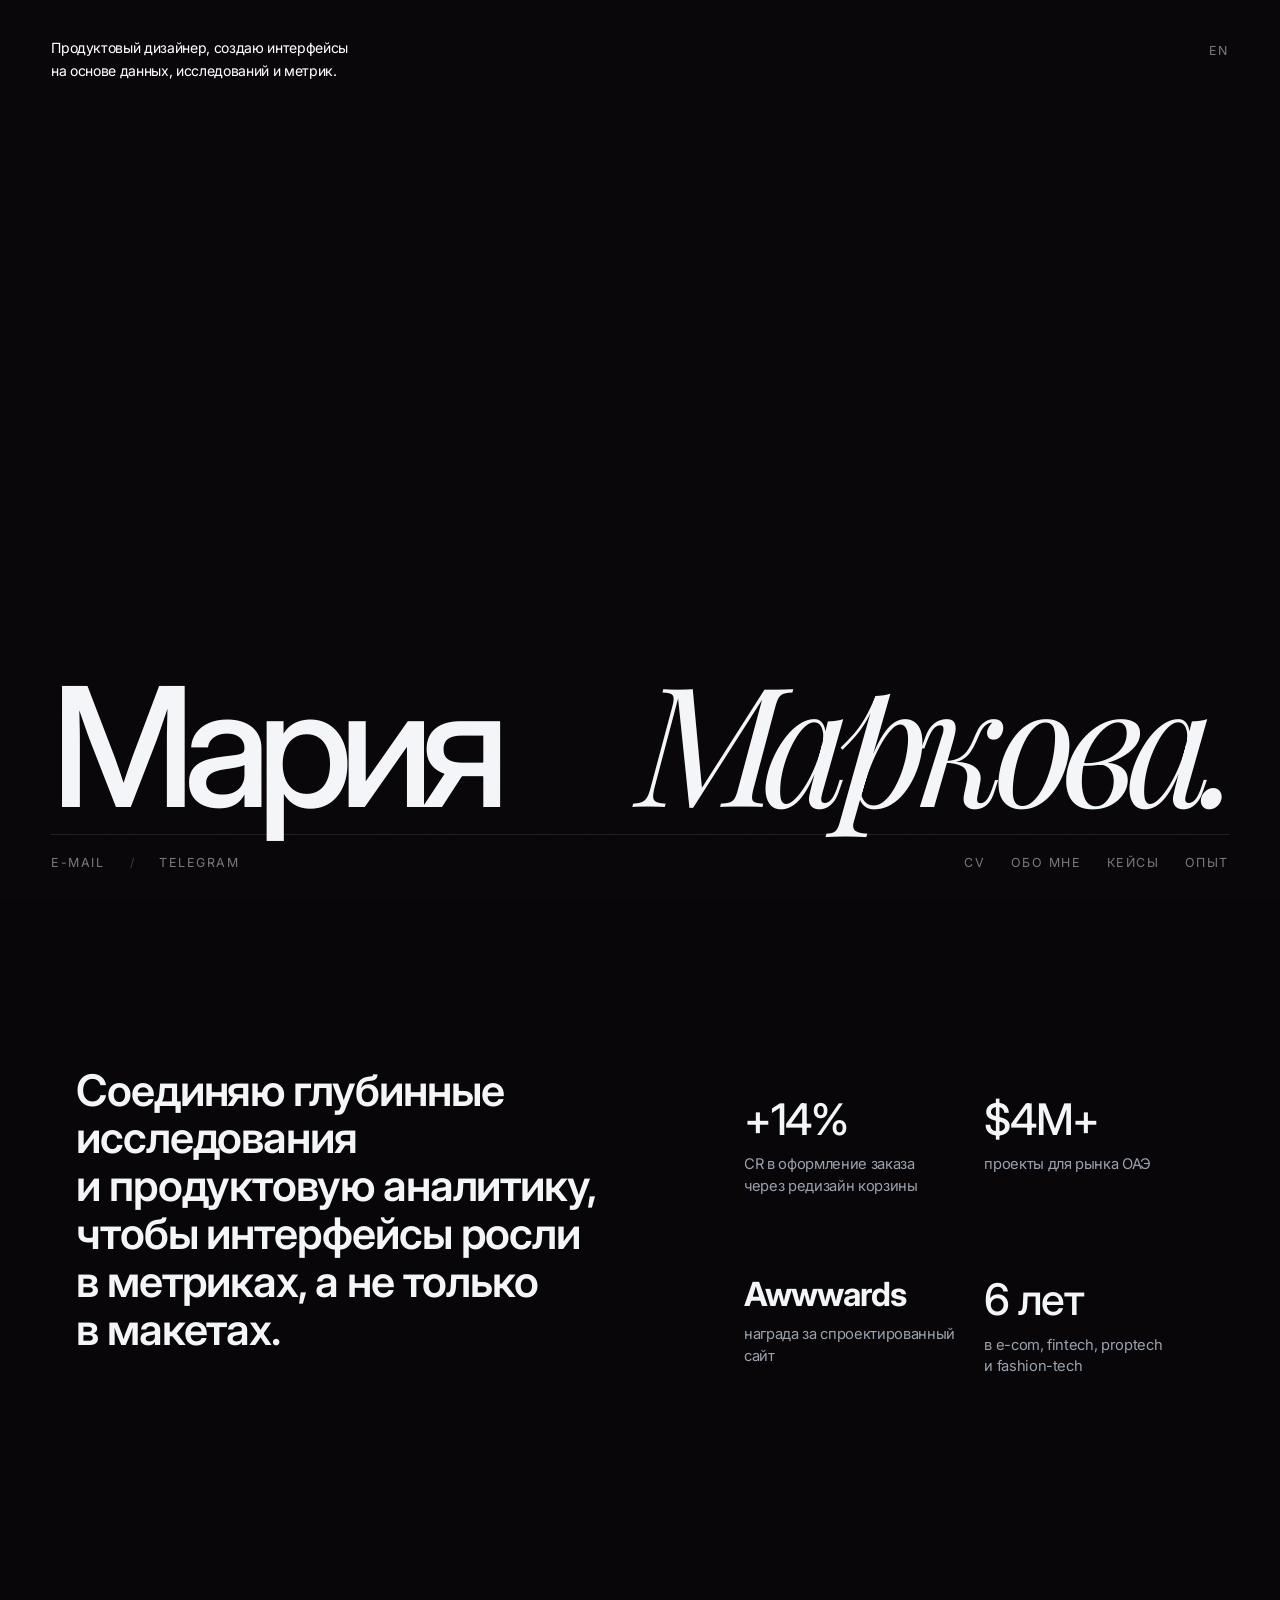
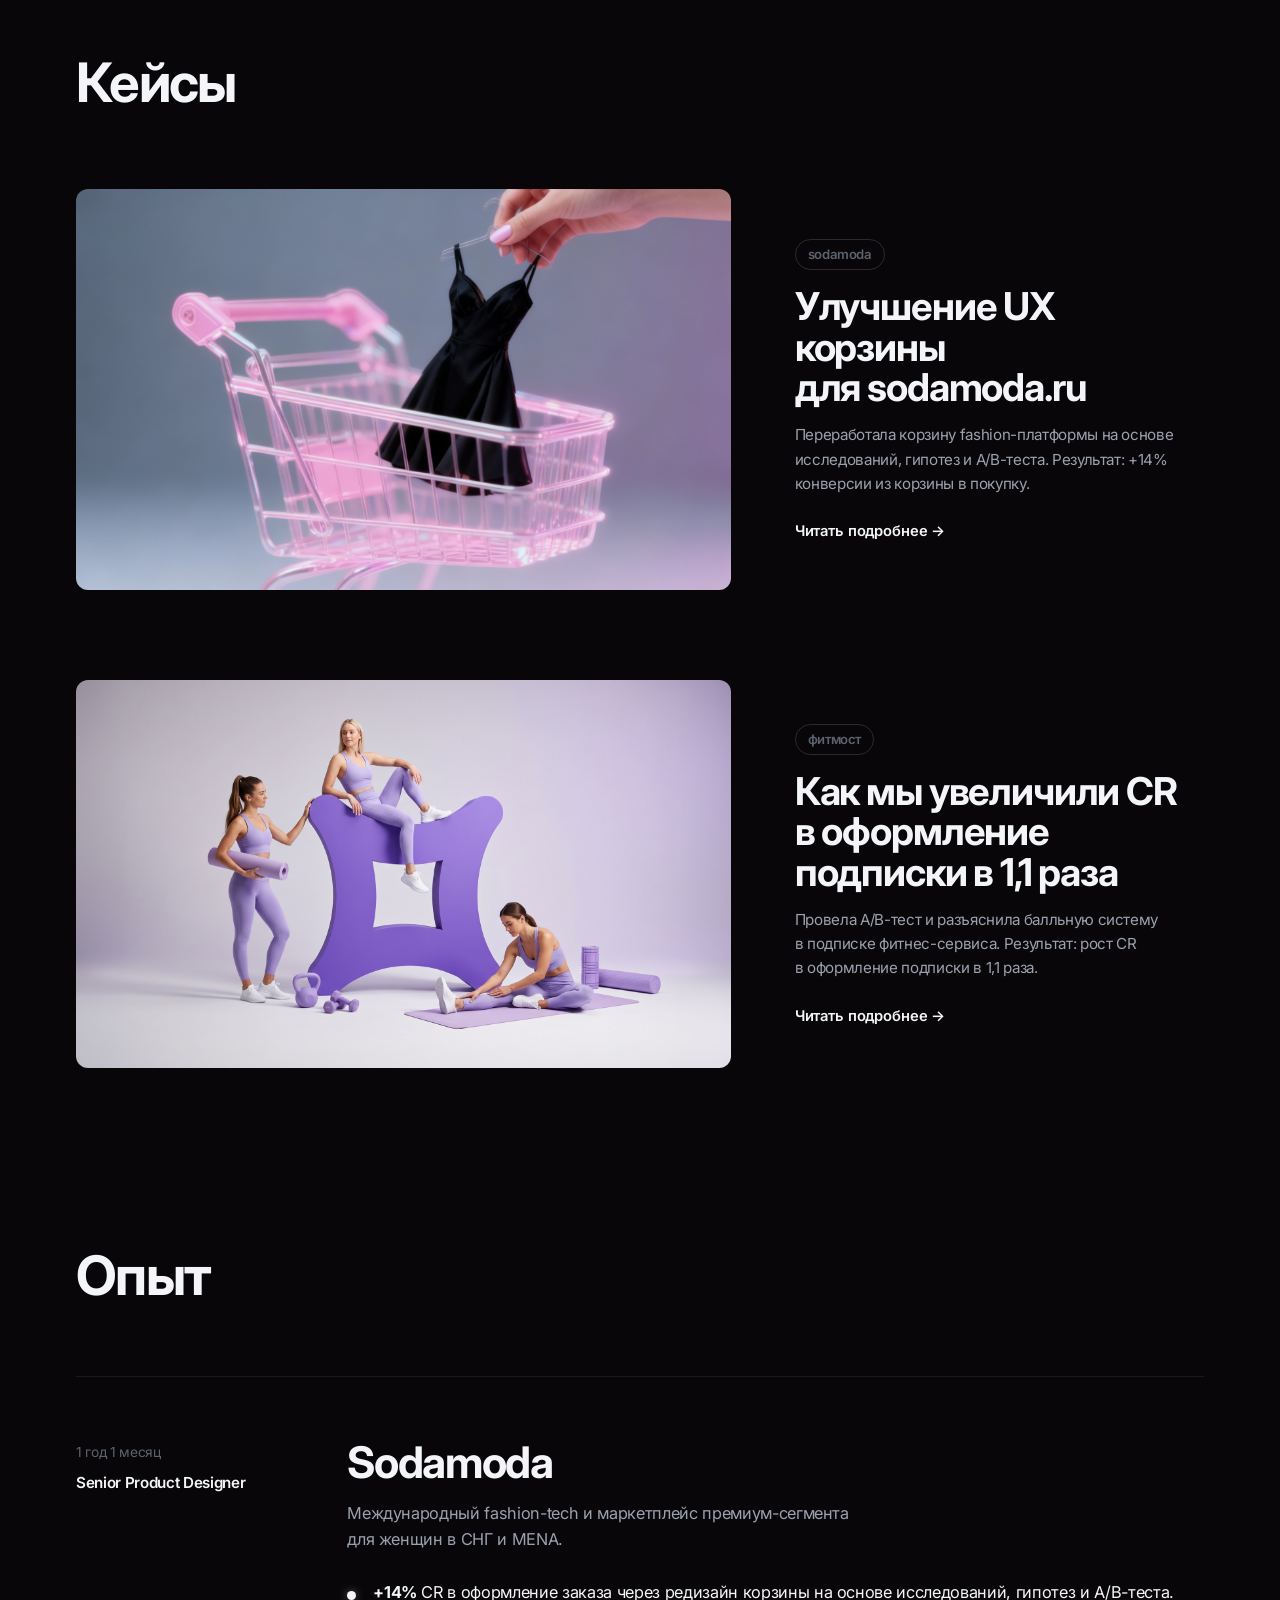
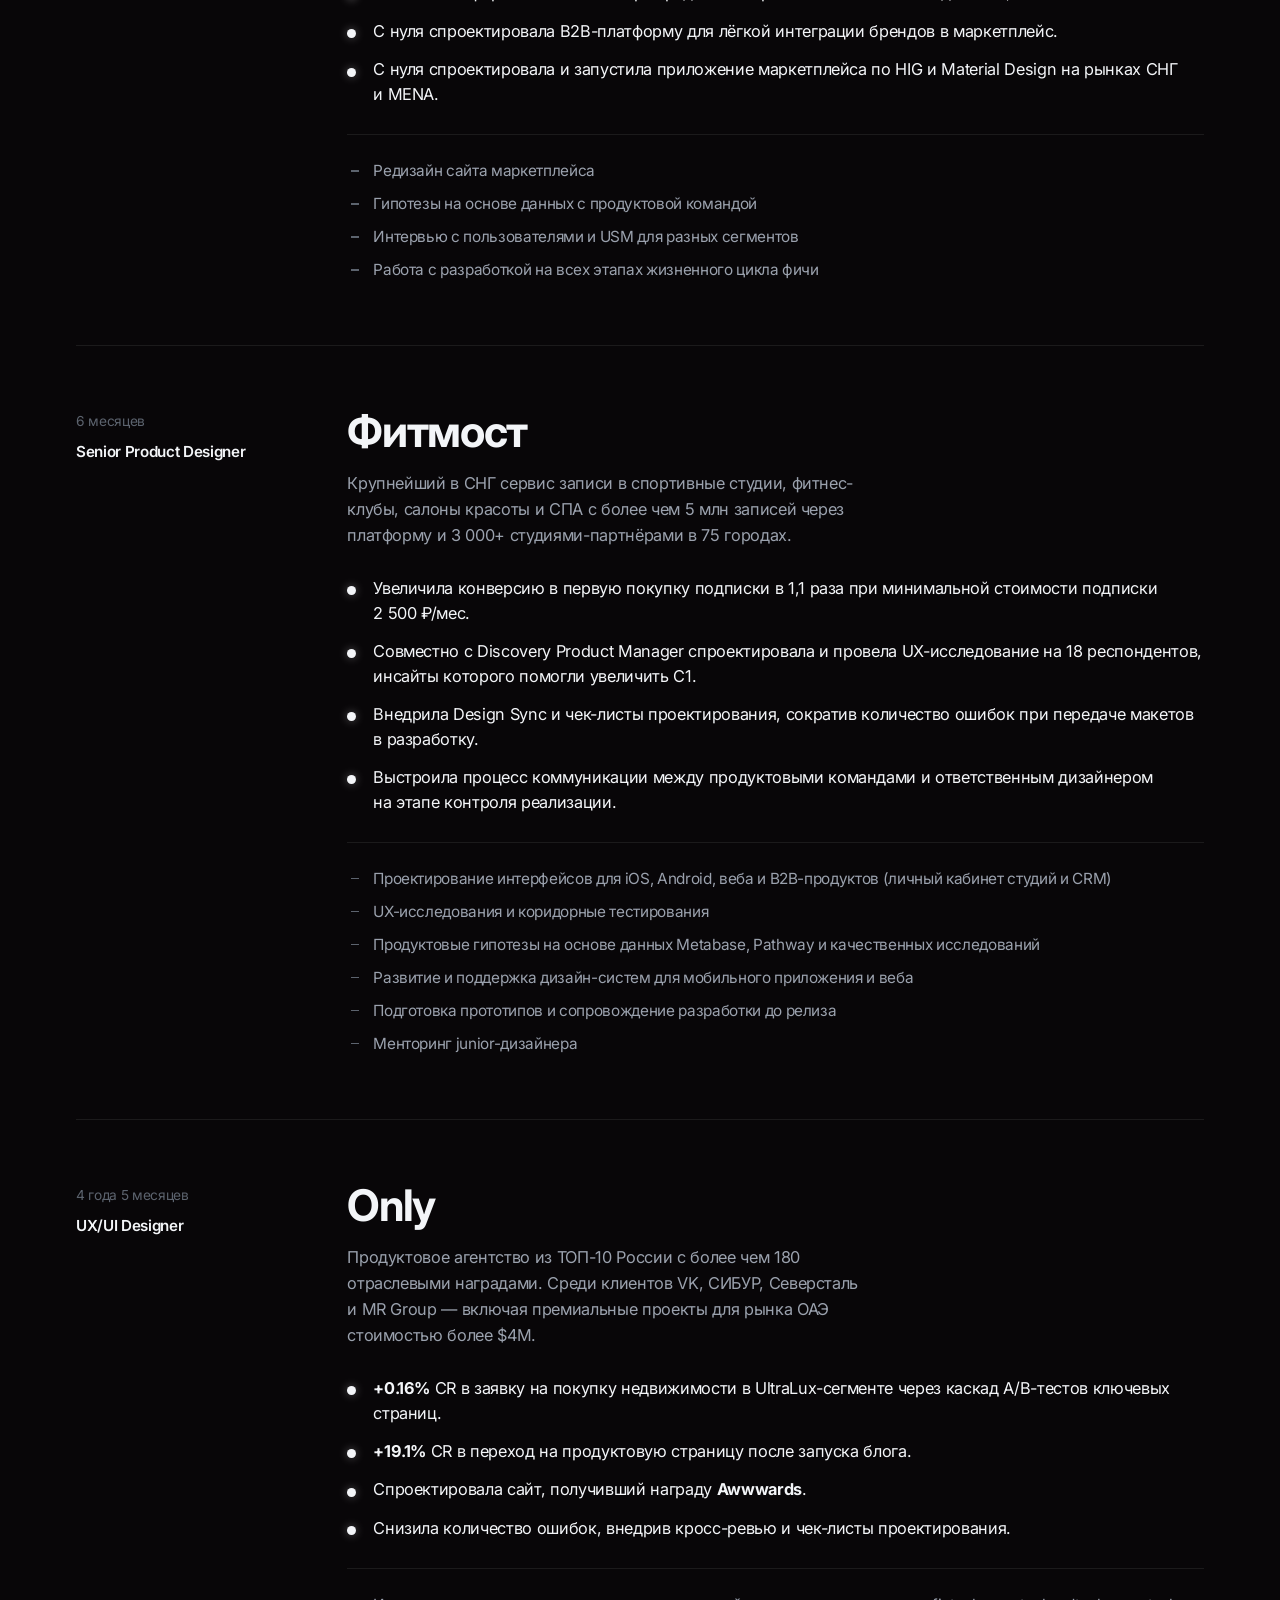
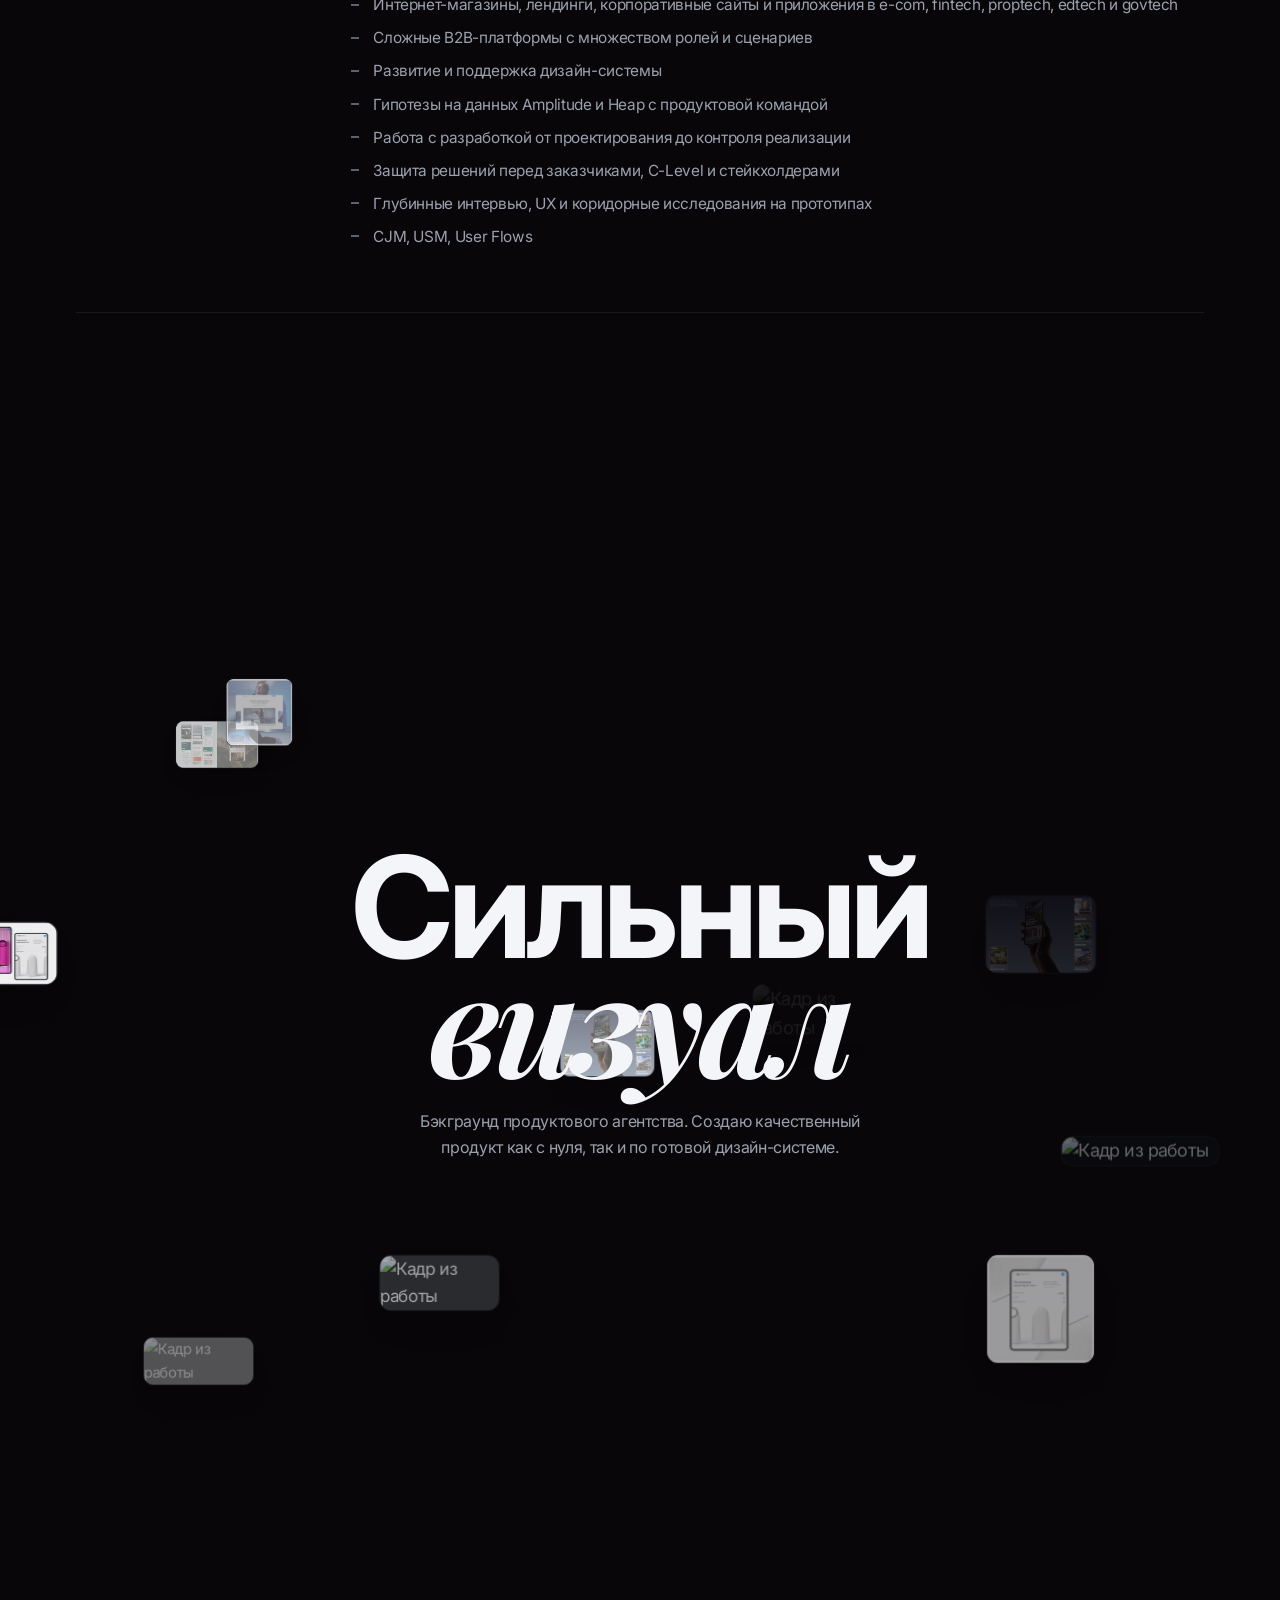
==== index.html @ db9c607e "Fix mobile bugs: glued footer text, oversized hero image Contact heading lost its space between "фок" ====
<!doctype html>
<html lang="ru">
  <head>
    <meta charset="utf-8" />
    <meta name="viewport" content="width=device-width, initial-scale=1, viewport-fit=cover" />
    <title>Мария · Продуктовый дизайнер</title>
    <meta
      name="description"
      content="Мария, продуктовый дизайнер. Проектирую интерфейсы на основе данных для proptech, fashion-tech и сложных B2B-платформ."
    />

    <meta property="og:title" content="Мария · Продуктовый дизайнер" />
    <meta property="og:description" content="Продуктовый дизайнер. Исследования, метрики, дизайн-системы." />
    <meta property="og:type" content="website" />

    <link rel="preconnect" href="https://fonts.googleapis.com" />
    <link rel="preconnect" href="https://fonts.gstatic.com" crossorigin />
    <link
      href="https://fonts.googleapis.com/css2?family=Inter:wght@300;400;500;600;700;800;900&family=Playfair+Display:ital,wght@1,400;1,700&display=swap"
      rel="stylesheet"
    />

    <link rel="stylesheet" href="css/styles.css" />
    <link rel="icon" type="image/jpeg" href="assets/favicon.jpg" />
  </head>
  <body>
    <!-- fixed background grain + vignette, never scrolls, no pointer cost -->
    <div class="grain" aria-hidden="true"></div>

    <!-- ============================ HERO ============================ -->
    <header class="hero" id="top">
      <div class="hero__top">
        <p class="hero__tagline">
          Продуктовый дизайнер, создаю интерфейсы<br />
          на основе данных, исследований и метрик.
        </p>
        <div class="hero__lang">
          <a class="hero__lang-link" href="index-en.html">EN</a>
        </div>
      </div>
      <div class="hero__bottom">
        <h1 class="hero__name"><span class="hero__name-first">Мария</span><span class="hero__name-last">Маркова.</span></h1>
        <div class="hero__bar">
          <div class="hero__bar-links">
            <a href="mailto:mriallemrialle@gmail.com">E-mail</a>
            <span class="hero__bar-sep">/</span>
            <a href="https://t.me/mmrialle" target="_blank" rel="noopener">Telegram</a>
          </div>
          <nav class="hero__bar-nav">
            <a href="assets/docs/CV_Maria_Markova.pdf" target="_blank" rel="noopener">CV</a>
            <a href="#about">Обо мне</a>
            <a href="#cases">Кейсы</a>
            <a href="#experience">Опыт</a>
          </nav>
        </div>
      </div>
    </header>

    <!-- floating dock navigation (matches the reference bottom bar) -->
    <nav class="dock" aria-label="Основная навигация">
      <a class="dock__brand" href="#top" aria-label="В начало">Мария <span class="dock__brand-last">Маркова.</span></a>
      <span class="dock__divider" aria-hidden="true"></span>
      <ul class="dock__links">
        <li><a href="#about">Обо мне</a></li>
        <li><a href="#cases">Кейсы</a></li>
        <li><a href="#experience">Опыт</a></li>
      </ul>
      <a class="btn btn--solid dock__cta" href="#contact">Связаться</a>
    </nav>

    <main>
      <!-- ============================ ABOUT ============================ -->
      <section class="about" id="about">
        <div class="shell about__inner">
          <div class="about__left">
            <p class="about__statement reveal">
              Соединяю глубинные исследования и&nbsp;продуктовую аналитику, чтобы интерфейсы росли в&nbsp;метриках, а&nbsp;не только в&nbsp;макетах.
            </p>
          </div>

          <div class="about__right">
            <div class="metrics" role="list">
              <div class="metric reveal" role="listitem" style="--i: 0">
                <span class="metric__num" data-target="14" data-prefix="+" data-suffix="%">+0%</span>
                <span class="metric__label">CR в оформление заказа через редизайн корзины</span>
              </div>
              <div class="metric reveal" role="listitem" style="--i: 1">
                <span class="metric__num" data-target="4" data-prefix="$" data-suffix="M+">$0M+</span>
                <span class="metric__label">проекты для рынка ОАЭ</span>
              </div>
              <div class="metric reveal" role="listitem" style="--i: 2">
                <span class="metric__num metric__num--word">Awwwards</span>
                <span class="metric__label">награда за спроектированный сайт</span>
              </div>
              <div class="metric reveal" role="listitem" style="--i: 3">
                <span class="metric__num" data-target="6" data-suffix=" лет">0 лет</span>
                <span class="metric__label">в e-com, fintech, proptech и fashion-tech</span>
              </div>
            </div>
          </div>
        </div>
      </section>

      <!-- ============================ CASES ============================ -->
      <section class="cases" id="cases">
        <div class="cases__head-sticky">
          <div class="shell cases__head">
            <h2 class="cases__title">Кейсы</h2>
          </div>
        </div>
        <div class="cases__stack">
          <article class="case-card" style="--i: 0">
            <div class="case-card__inner shell">
              <div class="case-card__img">
                <picture>
                  <img src="assets/images/case-hero.jpg" alt="Sodamoda — UX корзины" />
                </picture>
              </div>
              <div class="case-card__body">
                <div class="case-card__tags"><span>sodamoda</span></div>
                <h3 class="case-card__name">Улучшение UX корзины для sodamoda.ru</h3>
                <p class="case-card__desc">
                  Переработала корзину fashion-платформы на основе исследований, гипотез и A/B-теста. Результат: +14% конверсии из корзины в покупку.
                </p>
                <a class="case-card__btn" href="case-sodamoda.html">Читать подробнее →</a>
              </div>
            </div>
          </article>

          <article class="case-card" style="--i: 1">
            <div class="case-card__inner shell">
              <div class="case-card__img">
                <picture>
                  <img src="assets/images/Баллы против рублей/Обложка 1.jpg" alt="Фитмост — баллы против рублей" />
                </picture>
              </div>
              <div class="case-card__body">
                <div class="case-card__tags"><span>фитмост</span></div>
                <h3 class="case-card__name">Как мы увеличили CR в оформление подписки в 1,1 раза</h3>
                <p class="case-card__desc">
                  Провела A/B-тест и разъяснила балльную систему в подписке фитнес-сервиса. Результат: рост CR в оформление подписки в 1,1 раза.
                </p>
                <a class="case-card__btn" href="case-points-vs-rubles.html">Читать подробнее →</a>
              </div>
            </div>
          </article>
        </div>
      </section>

      <!-- ============================ SUPERPOWER ============================ -->
      <!-- ============================ EXPERIENCE ============================ -->
      <section class="exp" id="experience">
        <div class="shell">
          <h2 class="section__head reveal">Опыт</h2>

          <ol class="timeline">
            <li class="role reveal">
              <div class="role__meta">
                <span class="role__years">1&nbsp;год 1&nbsp;месяц</span>
                <span class="role__tag">Senior Product Designer</span>
              </div>
              <div class="role__body">
                <h3 class="role__company">Sodamoda</h3>
                <p class="role__about">Международный fashion-tech и маркетплейс премиум-сегмента для женщин в СНГ и MENA.</p>
                <ul class="wins">
                  <li>
                    <b>+14%</b> CR в оформление заказа через редизайн корзины на основе исследований, гипотез и A/B-теста.
                  </li>
                  <li>С нуля спроектировала B2B-платформу для лёгкой интеграции брендов в маркетплейс.</li>
                  <li>С нуля спроектировала и запустила приложение маркетплейса по HIG и Material Design на рынках СНГ и MENA.</li>
                </ul>
                <ul class="tasks">
                  <li>Редизайн сайта маркетплейса</li>
                  <li>Гипотезы на основе данных с продуктовой командой</li>
                  <li>Интервью с пользователями и USM для разных сегментов</li>
                  <li>Работа с разработкой на всех этапах жизненного цикла фичи</li>
                </ul>
              </div>
            </li>

            <li class="role reveal">
              <div class="role__meta">
                <span class="role__years">6&nbsp;месяцев</span>
                <span class="role__tag">Senior Product Designer</span>
              </div>
              <div class="role__body">
                <h3 class="role__company">Фитмост</h3>
                <p class="role__about">
                  Крупнейший в&nbsp;СНГ сервис записи в&nbsp;спортивные студии, фитнес-клубы, салоны красоты и&nbsp;СПА с&nbsp;более чем 5&nbsp;млн записей через платформу и&nbsp;3&nbsp;000+ студиями-партнёрами в&nbsp;75 городах.
                </p>
                <ul class="wins">
                  <li>Увеличила конверсию в&nbsp;первую покупку подписки в&nbsp;1,1 раза при&nbsp;минимальной стоимости подписки 2&nbsp;500&nbsp;₽/мес.</li>
                  <li>Совместно с&nbsp;Discovery Product Manager спроектировала и&nbsp;провела UX-исследование на&nbsp;18 респондентов, инсайты которого помогли увеличить C1.</li>
                  <li>Внедрила Design Sync и&nbsp;чек-листы проектирования, сократив количество ошибок при&nbsp;передаче макетов в&nbsp;разработку.</li>
                  <li>Выстроила процесс коммуникации между продуктовыми командами и&nbsp;ответственным дизайнером на&nbsp;этапе контроля реализации.</li>
                </ul>
                <ul class="tasks">
                  <li>Проектирование интерфейсов для iOS, Android, веба и B2B-продуктов (личный кабинет студий и CRM)</li>
                  <li>UX-исследования и коридорные тестирования</li>
                  <li>Продуктовые гипотезы на основе данных Metabase, Pathway и качественных исследований</li>
                  <li>Развитие и поддержка дизайн-систем для мобильного приложения и веба</li>
                  <li>Подготовка прототипов и сопровождение разработки до релиза</li>
                  <li>Менторинг junior-дизайнера</li>
                </ul>
              </div>
            </li>


            <li class="role reveal">
              <div class="role__meta">
                <span class="role__years">4 года 5 месяцев</span>
                <span class="role__tag">UX/UI Designer</span>
              </div>
              <div class="role__body">
                <h3 class="role__company">Only</h3>
                <p class="role__about">
                  Продуктовое агентство из ТОП-10 России с более чем 180 отраслевыми наградами. Среди клиентов VK, СИБУР, Северсталь и MR Group — включая премиальные проекты для рынка ОАЭ стоимостью более $4M.
                </p>
                <ul class="wins">
                  <li><b>+0.16%</b> CR в заявку на покупку недвижимости в UltraLux-сегменте через каскад A/B-тестов ключевых страниц.</li>
                  <li><b>+19.1%</b> CR в переход на продуктовую страницу после запуска блога.</li>
                  <li>Спроектировала сайт, получивший награду <b>Awwwards</b>.</li>
                  <li>Снизила количество ошибок, внедрив кросс-ревью и чек-листы проектирования.</li>
                </ul>
                <ul class="tasks">
                  <li>Интернет-магазины, лендинги, корпоративные сайты и приложения в e-com, fintech, proptech, edtech и govtech</li>
                  <li>Сложные B2B-платформы с множеством ролей и сценариев</li>
                  <li>Развитие и поддержка дизайн-системы</li>
                  <li>Гипотезы на данных Amplitude и Heap с продуктовой командой</li>
                  <li>Работа с разработкой от проектирования до контроля реализации</li>
                  <li>Защита решений перед заказчиками, C-Level и стейкхолдерами</li>
                  <li>Глубинные интервью, UX и коридорные исследования на прототипах</li>
                  <li>CJM, USM, User Flows</li>
                </ul>
              </div>
            </li>
        </div>
      </section>

      <!-- ============================ GALLERY (frames) ============================ -->
      <section class="studio" id="gallery">
        <div class="studio__scatter" aria-hidden="true">
          <figure class="studio__pic" style="--x:9%;  --y:30%; --w:128px; --ar:3/4" data-depth="0.05"><span class="studio__pic-float" style="--i:0"><img src="assets/images/Визуал/1619907070.png" alt="Кадр из работы" loading="lazy" /></span></figure>
          <figure class="studio__pic" style="--x:18%; --y:60%; --w:150px; --ar:4/3" data-depth="0.09"><span class="studio__pic-float" style="--i:1"><img src="assets/images/Визуал/1619907073.png" alt="Кадр из работы" loading="lazy" /></span></figure>
          <figure class="studio__pic" style="--x:6%;  --y:76%; --w:110px; --ar:3/4" data-depth="0.07"><span class="studio__pic-float" style="--i:2"><img src="assets/images/Визуал/1619907080.jpg" alt="Кадр из работы" loading="lazy" /></span></figure>
          <figure class="studio__pic" style="--x:27%; --y:20%; --w:120px; --ar:4/3" data-depth="0.11"><span class="studio__pic-float" style="--i:3"><img src="assets/images/Визуал/Frame 1000003143.png" alt="Кадр из работы" loading="lazy" /></span></figure>
          <figure class="studio__pic" style="--x:40%; --y:38%; --w:138px; --ar:3/4" data-depth="0.04"><span class="studio__pic-float" style="--i:4"><img src="assets/images/Визуал/Frame 1000003842.png" alt="Кадр из работы" loading="lazy" /></span></figure>
          <figure class="studio__pic" style="--x:50%; --y:78%; --w:132px; --ar:4/3" data-depth="0.10"><span class="studio__pic-float" style="--i:5"><img src="assets/images/Визуал/Frame 1000003846.png" alt="Кадр из работы" loading="lazy" /></span></figure>
          <figure class="studio__pic" style="--x:60%; --y:22%; --w:118px; --ar:3/4" data-depth="0.08"><span class="studio__pic-float" style="--i:6"><img src="assets/images/Визуал/imageye___-_imgi_164_c90e1cf35923d0d2e2cd94098af82a7b8c890460.webp" alt="Кадр из работы" loading="lazy" /></span></figure>
          <figure class="studio__pic" style="--x:73%; --y:60%; --w:150px; --ar:4/3" data-depth="0.06"><span class="studio__pic-float" style="--i:7"><img src="assets/images/Визуал/imageye___-_imgi_170_01051a6e7357af4b9f5b515a41a7dc8b4aa00f04.webp" alt="Кадр из работы" loading="lazy" /></span></figure>
          <figure class="studio__pic" style="--x:88%; --y:28%; --w:120px; --ar:3/4" data-depth="0.12"><span class="studio__pic-float" style="--i:8"><img src="assets/images/Визуал/imageye___-_imgi_178_2cb3ccb989e1a77a768aba63ff47e96e3f18d7d6.webp" alt="Кадр из работы" loading="lazy" /></span></figure>
          <figure class="studio__pic" style="--x:93%; --y:70%; --w:126px; --ar:4/3" data-depth="0.05"><span class="studio__pic-float" style="--i:9"><img src="assets/images/Визуал/imageye___-_imgi_184_882e721cca8494bd36cfc22d1e2830fc91c1c7ed.webp" alt="Кадр из работы" loading="lazy" /></span></figure>
          <figure class="studio__pic" style="--x:81%; --y:76%; --w:104px; --ar:3/4" data-depth="0.09"><span class="studio__pic-float" style="--i:10"><img src="assets/images/Визуал/imageye___-_imgi_20_image.webp" alt="Кадр из работы" loading="lazy" /></span></figure>
          <figure class="studio__pic" style="--x:36%; --y:74%; --w:112px; --ar:4/3" data-depth="0.07"><span class="studio__pic-float" style="--i:11"><img src="assets/images/Визуал/imageye___-_imgi_6_image.webp" alt="Кадр из работы" loading="lazy" /></span></figure>
        </div>

        <div class="shell studio__inner reveal">
          <h2 class="studio__heading">Сильный<br /><em>визуал</em></h2>
          <p class="studio__body">Бэкграунд продуктового агентства. Создаю качественный продукт как с нуля, так и по готовой дизайн-системе.</p>
        </div>
      </section>

      <!-- lightbox -->
      <div class="lightbox" id="lightbox" aria-hidden="true">
        <button class="lightbox__close" type="button" aria-label="Закрыть">&times;</button>
        <img class="lightbox__img" src="" alt="" />
      </div>

      <!-- ============================ CONTACT ============================ -->
      <section class="contact" id="contact">
        <div class="shell contact__inner">
          <h2 class="contact__head reveal">Дизайн с фокусом <br />на бизнес-результат.</h2>
          <a class="btn btn--solid btn--lg reveal" href="https://t.me/mmrialle" target="_blank" rel="noopener"> Написать в Telegram </a>
        </div>
      </section>
    </main>

    <script src="js/core-renderer.js" defer></script>
    <script src="js/hero-project.js" defer></script>
    <script src="js/hero-gradient.js" defer></script>
    <script src="js/main.js" defer></script>
  </body>
</html>
---- css/styles.css ----
/* ============================================================
   Мария · Product Designer Portfolio
   Dark, cinematic. Native CSS, scroll-driven reveals.
   Tokens: one accent (teal), one radius system
   (buttons = pill, cards = 16px), one dark theme.
   ============================================================ */

:root {
  --bg:        #080608;   /* как фон первого экрана (hero) */
  --bg-2:      #0a0809;
  --surface:   #0f1218;
  --surface-2: #14181f;
  --line:      rgba(255, 255, 255, 0.08);
  --line-2:    rgba(255, 255, 255, 0.14);

  --text:      #f3f5f8;
  --text-dim:  #9aa1ad;
  --text-mute: #5c636e;

  --accent:    #FF090D;          /* red */
  --accent-dim:#b50008;
  --ink:       #ffffff;          /* light text on red buttons */

  --led:       #d8e2ff;          /* hero LED dot color */
  --glow-blue: #2747e8;
  --glow-rose: #ff5d86;
  --glow-warm: #ff9a5e;
  --white:     #ffffff;

  --shell:     1240px;
  --r-card:    16px;
  --ease:      cubic-bezier(0.16, 1, 0.3, 1);

  --mx: 0;   /* pointer parallax, set from JS, range -1..1 */
  --my: 0;

  /* ---------- единая система отступов между секциями ---------- */
  --sp-sect-sm: clamp(80px, 12.5vh, 152px);
  --sp-sect-md: clamp(100px, 15vh, 176px);
  --sp-sect-lg: clamp(124px, 18.5vh, 212px);
  --sp-sect-xl: clamp(146px, 21vh, 240px);
}

* { box-sizing: border-box; margin: 0; padding: 0; }

html { scroll-behavior: smooth; -webkit-text-size-adjust: 100%; overflow-x: hidden; }

body {
  background: var(--bg);
  color: var(--text);
  font-family: "Inter", system-ui, -apple-system, "Segoe UI", sans-serif;
  font-size: 17px;
  line-height: 1.6;
  font-weight: 400;
  letter-spacing: -0.02em;
  -webkit-font-smoothing: antialiased;
  text-rendering: optimizeLegibility;
}

::selection { background: #4d4d4d; color: var(--text); }

a { color: inherit; text-decoration: none; }

:focus-visible {
  outline: 2px solid var(--accent);
  outline-offset: 3px;
  border-radius: 4px;
}

.visually-hidden {
  position: absolute; width: 1px; height: 1px;
  overflow: hidden; clip: rect(0 0 0 0); white-space: nowrap;
}

.shell {
  width: 100%;
  max-width: var(--shell);
  margin-inline: auto;
  padding-inline: clamp(20px, 5vw, 56px);
}

/* fixed film grain + edge vignette */
.grain {
  position: fixed;
  inset: 0;
  z-index: 60;
  pointer-events: none;
  opacity: 0.5;
  mix-blend-mode: overlay;
  background-image: url("data:image/svg+xml;utf8,<svg xmlns='http://www.w3.org/2000/svg' width='160' height='160'><filter id='n'><feTurbulence type='fractalNoise' baseFrequency='0.85' numOctaves='2' stitchTiles='stitch'/></filter><rect width='100%25' height='100%25' filter='url(%23n)' opacity='0.6'/></svg>");
}

/* shared section heading */
.section__head {
  font-size: clamp(2rem, 5vw, 3.4rem);
  font-weight: 700;
  letter-spacing: -0.03em;
  line-height: 1.02;
  margin-bottom: clamp(36px, 6vw, 72px);
}

/* ============================ BUTTONS ============================ */
.btn {
  --pad-y: 13px;
  display: inline-flex;
  align-items: center;
  justify-content: center;
  gap: 0.5em;
  padding: var(--pad-y) 26px;
  border-radius: 999px;            /* pill */
  font-weight: 600;
  font-size: 0.95rem;
  letter-spacing: -0.01em;
  white-space: nowrap;
  cursor: pointer;
  border: 1px solid transparent;
  transition: transform 0.25s var(--ease), background 0.25s var(--ease),
              box-shadow 0.25s var(--ease), color 0.25s var(--ease);
}
.btn--solid {
  background: var(--white);
  color: var(--bg);
  box-shadow: 0 0 0 0 rgba(255, 255, 255, 0);
}
.btn--solid:hover {
  transform: translateY(-2px);
  box-shadow: 0 0 24px 4px rgba(255, 255, 255, 0.35);
}
.btn--solid:active { transform: translateY(0) scale(0.985); }
.btn--lg {
  --pad-y: 20px;
  padding-inline: 38px;
  font-size: 1.15rem;
  font-family: "Inter", sans-serif;
  letter-spacing: -0.02em;
}

/* ============================ HERO ============================ */
.hero {
  position: relative;
  height: 100vh;
  background: #080608;
  overflow: hidden;
  display: flex;
  flex-direction: column;
  justify-content: space-between;
  padding: clamp(28px, 4vh, 48px) clamp(24px, 4vw, 56px) clamp(20px, 3vh, 36px);
}

/* WebGL flow-field gradient canvas (hero-canvas, как на референсе) */
.hero-canvas {
  position: absolute;
  inset: 0;
  z-index: 0;
  pointer-events: none;
  overflow: hidden;
}
.hero-canvas canvas {
  display: block;
  width: 100%;
  height: 100%;
}
/* fade the bottom of the hero into the page black so screen 1 → 2 has no seam */
.hero::after {
  content: '';
  position: absolute;
  left: 0;
  right: 0;
  bottom: 0;
  height: 42%;
  background: linear-gradient(to bottom, rgba(8, 6, 8, 0), #080608);
  z-index: 0;
  pointer-events: none;
}

/* top row: tagline (left) + language switch (right) */
.hero__top {
  position: relative;
  z-index: 1;
  display: flex;
  align-items: flex-start;
  justify-content: space-between;
  gap: 16px;
}

.hero__tagline {
  font-size: 14px;
  color: #ffffff;
  line-height: 1.65;
  max-width: 40ch;
}
.hero__tagline em {
  font-family: "Inter", sans-serif;
  font-style: italic;
  color: rgba(243, 245, 248, 0.7);
}

.hero__lang { flex: 0 0 auto; }
.hero__lang-link {
  font-family: "Inter", sans-serif;
  font-size: 0.78rem;
  letter-spacing: 0.12em;
  text-transform: uppercase;
  color: rgba(243, 245, 248, 0.45);
  transition: color 0.2s var(--ease);
}
.hero__lang-link:hover { color: var(--text); }

/* bottom group: name + bar, flex-grows to push from tagline */
.hero__bottom {
  position: relative;
  z-index: 1;
  display: flex;
  flex-direction: column;
  gap: 0;
}

/* name block — spans full width */
.hero__name {
  position: relative;
  z-index: 1;
  display: flex;
  justify-content: space-between;
  align-items: baseline;
  line-height: 0.88;
  letter-spacing: -0.4em;
  user-select: none;
}
.hero__name-first,
.hero__name-last {
  font-size: clamp(4rem, 13vw, 13rem);
  color: var(--text);
  white-space: nowrap;
}
.hero__name-first {
  font-family: "Inter", sans-serif;
  font-weight: 500;
}
.hero__name-last {
  font-family: "Playfair Display", Georgia, serif;
  font-style: italic;
  font-weight: 400;
}

/* gap between first and last name */
.hero__name {
  gap: 24px;
}

/* bottom bar inside hero */
.hero__bar {
  position: relative;
  z-index: 1;
  display: flex;
  justify-content: space-between;
  align-items: center;
  border-top: 1px solid rgba(255,255,255,0.1);
  padding-top: clamp(14px, 2vh, 22px);
  margin-top: clamp(8px, 1.5vh, 16px);
}
.hero__bar-links,
.hero__bar-nav {
  display: flex;
  align-items: center;
  gap: clamp(12px, 2vw, 28px);
}
.hero__bar-links a,
.hero__bar-nav a {
  font-family: "Inter", sans-serif;
  font-size: 0.78rem;
  letter-spacing: 0.12em;
  text-transform: uppercase;
  color: rgba(243,245,248,0.45);
  transition: color 0.2s var(--ease);
}
.hero__bar-links a:hover,
.hero__bar-nav a:hover { color: var(--text); }
.hero__bar-links .btn,
.hero__bar-links .btn:hover {
  color: var(--bg);
  text-transform: none;
  letter-spacing: normal;
  font-size: 0.85rem;
}
.hero__bar-sep {
  color: rgba(243,245,248,0.2);
  font-size: 0.75rem;
}

/* ============================ DOCK NAV ============================ */
.dock {
  position: fixed;
  z-index: 50;
  bottom: clamp(18px, 3vh, 30px);
  left: 50%;
  display: flex;
  align-items: center;
  gap: clamp(10px, 1.6vw, 22px);
  padding: 9px 9px 9px 22px;
  border-radius: 999px;
  background: rgba(16, 19, 26, 0.72);
  border: 1px solid var(--line-2);
  box-shadow: 0 20px 50px -20px rgba(0, 0, 0, 0.8);
  -webkit-backdrop-filter: blur(18px) saturate(1.4);
          backdrop-filter: blur(18px) saturate(1.4);
  max-width: calc(100vw - 28px);
  transform: translateX(-50%) translateY(20px);
  opacity: 0;
  pointer-events: none;
  transition: opacity 0.45s var(--ease), transform 0.45s var(--ease);
}
.dock.dock--visible {
  opacity: 1;
  pointer-events: auto;
  transform: translateX(-50%) translateY(0);
}
.dock__brand {
  font-weight: 700;
  letter-spacing: -0.02em;
  font-size: 1.02rem;
}
.dock__brand-last {
  font-family: "Playfair Display", Georgia, serif;
  font-style: italic;
  font-weight: 700;
}
.dock__divider {
  width: 1px; height: 20px;
  background: var(--line-2);
}
.dock__links {
  display: flex;
  flex-wrap: nowrap;
  gap: clamp(10px, 1.4vw, 20px);
  list-style: none;
}
.dock__links a { white-space: nowrap; }
.dock__links a {
  font-size: 0.92rem;
  color: var(--text-dim);
  transition: color 0.2s var(--ease);
  position: relative;
}
.dock__links a:hover { color: var(--text); }
.dock__links a::after {
  content: "";
  position: absolute;
  left: 0; bottom: -5px;
  width: 100%; height: 1.5px;
  background: var(--accent);
  transform: scaleX(0);
  transform-origin: left;
  transition: transform 0.28s var(--ease);
}
.dock__links a:hover::after { transform: scaleX(1); }
.dock__cta { padding: 11px 22px; font-size: 0.92rem; }

/* ============================ ABOUT ============================ */
.about {
  padding: var(--sp-sect-lg) 0 var(--sp-sect-sm);
  position: relative;
  /* clip blobs without breaking sticky child (no BFC created) */
  overflow: clip;
}
.about::before {
  content: '';
  position: absolute;
  width: 800px;
  height: 800px;
  border-radius: 50%;
  background: none;
  filter: blur(60px);
  animation: ambient-drift 18s ease-in-out infinite alternate;
  pointer-events: none;
  z-index: 0;
  top: -100px;
  left: -200px;
}
.about::after {
  content: '';
  position: absolute;
  width: 600px;
  height: 600px;
  border-radius: 50%;
  background: none;
  filter: blur(80px);
  animation: ambient-drift 24s ease-in-out infinite alternate-reverse;
  pointer-events: none;
  z-index: 0;
  bottom: -100px;
  right: -100px;
}
@keyframes ambient-drift {
  0%   { transform: translate(0px, 0px) scale(1); }
  33%  { transform: translate(120px, 60px) scale(1.1); }
  66%  { transform: translate(40px, 140px) scale(0.95); }
  100% { transform: translate(200px, 80px) scale(1.08); }
}
.about__inner { position: relative; z-index: 1; }

.about__inner {
  display: grid;
  grid-template-columns: 1fr 460px;
  gap: clamp(48px, 6vw, 96px);
  align-items: start;
}

.about__statement {
  font-size: clamp(1.6rem, 3.4vw, 2.9rem);
  font-weight: 600;
  line-height: 1.1;
  letter-spacing: -0.025em;
  max-width: 20ch;
}
.about__statement em {
  font-family: "Playfair Display", Georgia, serif;
  font-style: italic;
  color: var(--text);
}
.metrics {
  display: grid;
  grid-template-columns: repeat(2, minmax(0, 1fr));
  grid-auto-rows: 1fr;
  gap: clamp(16px, 1.6vw, 24px);
}
.metric {
  padding: clamp(20px, 2.4vw, 30px) 0;
  display: flex;
  flex-direction: column;
  gap: 12px;
}
.metric__num {
  font-family: "Inter", sans-serif;
  font-size: clamp(1.6rem, 3.4vw, 2.9rem);
  font-weight: 500;
  letter-spacing: -0.03em;
  line-height: 1.05;
  color: var(--text);
  white-space: nowrap;
}
.metric__num--word {
  font-weight: 700;
  font-size: clamp(1.4rem, 2.6vw, 2.3rem);
}
.metric__label {
  font-size: 0.92rem;
  color: var(--text-dim);
  line-height: 1.45;
}

/* ============================ CASES ============================ */
.cases {
  padding: var(--sp-sect-sm) 0 0;
}
.cases__head-sticky {
  position: sticky;
  top: 0;
  z-index: 4;
  background: var(--bg);
}
.cases__head {
  padding-block: clamp(14px, 2vw, 22px);
  margin-bottom: clamp(4px, 1vw, 12px);
}
.cases__title {
  font-family: "Inter", sans-serif;
  font-style: normal;
  font-weight: 700;
  font-size: clamp(2rem, 5vw, 3.4rem);
  color: var(--text);
  line-height: 1.02;
  letter-spacing: -0.03em;
}

/* stacked sticky cards */
.cases__stack {
  display: flex;
  flex-direction: column;
}

.case-card {
  position: static;
  overflow: hidden;
  margin-top: 0;
}

.case-card__inner {
  display: grid;
  grid-template-columns: 1.6fr 1fr;
  align-items: center;
  gap: clamp(32px, 5vw, 72px);
  padding-block: clamp(32px, 5vh, 64px);
}

.case-card__img {
  width: 100%;
  border-radius: 12px;
  overflow: hidden;
  background: var(--bg);
}
.case-card__img img {
  width: 100%;
  height: auto;
  display: block;
  transition: transform 0.5s var(--ease);
}
.case-card:hover .case-card__img img { transform: scale(1.02); }

.case-card__body {
  display: flex;
  flex-direction: column;
  gap: 16px;
}
.case-card__num {
  font-size: 0.78rem;
  letter-spacing: 0.1em;
  text-transform: uppercase;
  color: var(--text);
  font-weight: 500;
}
.case-card__name {
  font-size: clamp(1.8rem, 3vw, 3rem);
  font-weight: 700;
  letter-spacing: -0.03em;
  line-height: 1.05;
  color: var(--text);
}
.case-card__desc {
  color: var(--text-dim);
  font-size: clamp(0.95rem, 1.1vw, 1.05rem);
  line-height: 1.6;
  max-width: 44ch;
}
.case-card__tags {
  display: flex;
  flex-wrap: wrap;
  gap: 8px;
  margin-top: 4px;
}
.case-card__tags span {
  font-size: 0.82rem;
  font-weight: 600;
  letter-spacing: -0.03em;
  color: var(--text-mute);
  border: 1px solid var(--line-2);
  border-radius: 100px;
  padding: 4px 12px;
}
.case-card__btn {
  display: inline-block;
  margin-top: 8px;
  font-size: 0.92rem;
  font-weight: 600;
  color: var(--text);
  letter-spacing: -0.01em;
  transition: opacity 0.2s;
}
.case-card__btn:hover { opacity: 0.7; }

/* ============================ SUPERPOWER ============================ */
.superpower {
  padding: var(--sp-sect-sm) 0;
  position: relative;
  overflow: hidden;
}
.superpower__inner {
  display: grid;
  grid-template-columns: 1fr 1fr;
  gap: clamp(48px, 8vw, 100px);
  align-items: center;
}
.superpower__label {
  display: block;
  font-size: 0.78rem;
  letter-spacing: 0.14em;
  text-transform: uppercase;
  color: var(--text);
  margin-bottom: 20px;
}
.superpower__heading {
  font-family: "Inter", sans-serif;
  font-style: normal;
  font-weight: 700;
  font-size: clamp(2.8rem, 5vw, 5rem);
  line-height: 1.0;
  letter-spacing: -0.03em;
  margin-bottom: 28px;
}
.superpower__heading em {
  font-family: "Playfair Display", Georgia, serif;
  font-style: italic;
  color: var(--text);
}
.superpower__body {
  font-size: 16px;
  color: var(--text-dim);
  line-height: 1.6;
  max-width: 44ch;
}

/* visual rings */
.superpower__visual {
  position: relative;
  width: 100%;
  aspect-ratio: 1;
  max-width: 420px;
  justify-self: center;
  display: flex;
  align-items: center;
  justify-content: center;
}
.superpower__ring {
  position: absolute;
  border-radius: 50%;
  border: 1px solid rgba(255, 9, 13, 0.2);
}
.superpower__ring--1 { width: 100%; height: 100%; animation: ring-spin 28s linear infinite; }
.superpower__ring--2 { width: 72%; height: 72%; border-color: rgba(255, 9, 13, 0.35); animation: ring-spin 18s linear infinite reverse; }
.superpower__ring--3 { width: 44%; height: 44%; border-color: rgba(255, 9, 13, 0.6); animation: ring-spin 12s linear infinite; }
@keyframes ring-spin { to { transform: rotate(360deg); } }
.superpower__ring--1::before,
.superpower__ring--2::before,
.superpower__ring--3::before {
  content: '';
  position: absolute;
  top: -4px; left: 50%;
  width: 8px; height: 8px;
  border-radius: 50%;
  background: var(--accent);
  box-shadow: 0 0 12px 4px rgba(255,9,13,0.7);
  transform: translateX(-50%);
}
.superpower__core {
  position: relative;
  z-index: 2;
  display: flex;
  flex-direction: column;
  align-items: center;
  gap: 4px;
  text-align: center;
}
.superpower__core span {
  font-size: clamp(0.85rem, 1.2vw, 1rem);
  font-weight: 600;
  letter-spacing: -0.02em;
  color: var(--text-dim);
}
.superpower__core span:nth-child(3) { color: var(--text); }

/* ============================ EXPERIENCE ============================ */
.exp { padding: var(--sp-sect-md) 0; }
.timeline { list-style: none; display: grid; }
.role {
  display: grid;
  grid-template-columns: 220px 1fr;
  gap: clamp(24px, 4vw, 64px);
  padding: clamp(40px, 5vw, 64px) 0;
  border-top: 1px solid var(--line);
}
.role:last-child { border-bottom: 1px solid var(--line); }
.role__meta {
  display: flex;
  flex-direction: column;
  gap: 8px;
  position: sticky;
  top: 36px;
  align-self: start;
}
.role__years {
  font-family: "Inter", sans-serif;
  font-size: 0.86rem;
  color: var(--text-mute);
}
.role__tag {
  font-size: 0.95rem;
  font-weight: 600;
  color: var(--text);
}
.role__company {
  font-size: clamp(1.8rem, 3.4vw, 2.8rem);
  font-weight: 700;
  letter-spacing: -0.03em;
  line-height: 1;
  margin-bottom: 16px;
}
.role__about {
  color: var(--text-dim);
  font-size: 1.02rem;
  max-width: 52ch;
  margin-bottom: 28px;
}
.wins {
  list-style: none;
  display: grid;
  gap: 14px;
  margin-bottom: 28px;
}
.wins li {
  position: relative;
  padding-left: 26px;
  font-size: 1.02rem;
  line-height: 1.5;
  color: var(--text);
}
.wins li::before {
  content: "";
  position: absolute;
  left: 0; top: 0.62em;
  width: 9px; height: 9px;
  border-radius: 50%;
  background: var(--text);
  box-shadow: 0 0 10px rgba(255, 255, 255, 0.35);
}
.wins b { font-weight: 700; color: var(--text); }
.tasks {
  list-style: none;
  display: grid;
  gap: 10px;
  padding-top: 24px;
  border-top: 1px solid var(--line);
}
.tasks li {
  position: relative;
  padding-left: 26px;
  color: var(--text-dim);
  font-size: 0.96rem;
  line-height: 1.5;
}
.tasks li::before {
  content: "";
  position: absolute;
  left: 4px; top: 0.7em;
  width: 8px; height: 1.5px;
  background: var(--text-mute);
}

/* ============================ GALLERY (frames) ============================ */
.gallery { padding: var(--sp-sect-sm) 0 var(--sp-sect-sm); }
.gallery .section__head { margin-bottom: clamp(28px, 4vw, 48px); }
.gallery__strip {
  display: flex;
  gap: 16px;
  overflow-x: auto;
  scroll-snap-type: x proximity;
  -webkit-overflow-scrolling: touch;
  padding: 6px clamp(20px, 5vw, 56px) 22px;
  scrollbar-width: none;
  cursor: grab;
}
.gallery__strip:active { cursor: grabbing; }
.gallery__strip::-webkit-scrollbar { display: none; }
.frame {
  flex: 0 0 auto;
  height: clamp(300px, 52vh, 520px);
  margin: 0;
  border-radius: var(--r-card);
  overflow: hidden;
  border: 1px solid var(--line);
  background: var(--surface);
  scroll-snap-align: center;
}
.frame--tall { aspect-ratio: 3 / 4; }
.frame--wide { aspect-ratio: 4 / 3; }
.frame img {
  width: 100%; height: 100%;
  object-fit: cover;
  filter: grayscale(1) brightness(0.82) contrast(1.05);
  transition: transform 0.7s var(--ease), filter 0.5s var(--ease);
}
.frame:hover img { transform: scale(1.05); filter: grayscale(0.35) brightness(0.96); }

/* ============================ STUDIO (floating scatter) ============================ */
.studio {
  position: relative;
  overflow: hidden;
  min-height: clamp(820px, 124vh, 1320px);
  display: flex;
  align-items: center;
  padding: var(--sp-sect-lg) 0;
}
.studio__scatter {
  position: absolute;
  top: 0;
  bottom: 0;
  left: 50%;
  transform: translateX(-50%);
  width: 100%;
  max-width: var(--shell);
  z-index: 1;
  perspective: 900px;
  perspective-origin: 50% 45%;
}
.studio__pic {
  position: absolute;
  left: var(--x);
  top: var(--y);
  width: var(--w, 120px);
  margin: 0;
  transform: translate(calc(-50% + var(--px, 0px)), calc(-50% + var(--py, 0px) + var(--sy, 0px))) scale(var(--rs, 1));
  cursor: pointer;
  will-change: transform, opacity;
}
.studio__pic-float {
  position: relative;
  display: block;
  width: 100%;
  height: auto;
  border-radius: 12px;
  overflow: hidden;
  border: 1px solid var(--line);
  background: var(--surface);
  box-shadow: 0 18px 40px -22px rgba(0, 0, 0, 0.7);
  animation: studio-float 9s ease-in-out infinite;
  animation-delay: calc(var(--i) * -0.7s);
  transition: box-shadow 0.4s var(--ease);
}
/* white depth-of-field veil — stronger for frames pushed further back */
.studio__pic-float::after {
  content: "";
  position: absolute;
  inset: 0;
  background: #fff;
  opacity: var(--ov, 0);
  pointer-events: none;
}
.studio__pic img {
  display: block;
  width: 100%;
  height: auto;
  transition: filter 0.5s var(--ease), transform 0.7s var(--ease);
}
.studio__pic:hover { z-index: 6; }
.studio__pic:hover .studio__pic-float {
  box-shadow: 0 26px 60px -24px rgba(0, 0, 0, 0.85);
}
.studio__pic:hover img { filter: grayscale(0) brightness(1); transform: scale(1.06); }
@keyframes studio-float {
  0%, 100% { transform: translateY(0) rotate(-1.2deg); }
  50%      { transform: translateY(-14px) rotate(1.2deg); }
}

.studio__inner {
  position: relative;
  z-index: 3;
  text-align: center;
  pointer-events: none;
}
.studio__label {
  display: block;
  font-size: 0.78rem;
  letter-spacing: 0.14em;
  text-transform: uppercase;
  color: var(--text);
  margin-bottom: 18px;
}
.studio__heading {
  font-family: "Inter", sans-serif;
  font-weight: 700;
  font-size: clamp(3rem, 11vw, 9rem);
  line-height: 0.8;
  letter-spacing: -0.04em;
}
.studio__heading em {
  font-family: "Playfair Display", Georgia, serif;
  font-style: italic;
  color: var(--text);
}
.studio__body {
  margin: 26px auto 0;
  max-width: 50ch;
  font-size: 16px;
  line-height: 1.6;
  color: var(--text-dim);
}

/* ============================ LIGHTBOX ============================ */
.lightbox {
  position: fixed;
  inset: 0;
  z-index: 100;
  display: flex;
  align-items: center;
  justify-content: center;
  padding: clamp(20px, 5vw, 64px);
  background: rgba(4, 5, 8, 0.92);
  backdrop-filter: blur(6px);
  opacity: 0;
  visibility: hidden;
  transition: opacity 0.35s var(--ease), visibility 0.35s var(--ease);
}
.lightbox.is-open {
  opacity: 1;
  visibility: visible;
}
.lightbox__img {
  max-width: 100%;
  max-height: 100%;
  border-radius: 14px;
  box-shadow: 0 40px 120px -40px rgba(0, 0, 0, 0.9);
  transform: scale(0.96);
  transition: transform 0.35s var(--ease);
}
.lightbox.is-open .lightbox__img { transform: scale(1); }
.lightbox__close {
  position: absolute;
  top: clamp(16px, 3vw, 32px);
  right: clamp(16px, 3vw, 32px);
  width: 48px;
  height: 48px;
  border: 1px solid var(--line);
  border-radius: 50%;
  background: rgba(255, 255, 255, 0.06);
  color: #fff;
  font-size: 1.6rem;
  line-height: 1;
  cursor: pointer;
  transition: background 0.25s var(--ease);
}
.lightbox__close:hover { background: var(--accent); }

/* ============================ RESULTS (bento) ============================ */
.results { padding: var(--sp-sect-md) 0; }
.bento {
  display: grid;
  grid-template-columns: repeat(6, 1fr);
  grid-auto-rows: minmax(170px, auto);
  gap: 14px;
}
.tile {
  border-radius: var(--r-card);
  border: 1px solid var(--line);
  overflow: hidden;
  padding: clamp(24px, 2.6vw, 36px);
  display: flex;
  flex-direction: column;
  justify-content: flex-end;
  gap: 14px;
  background: var(--bg);
}
.tile--hero  { grid-column: span 3; grid-row: span 2; background: var(--bg); }
.tile--photo { grid-column: span 3; padding: 0; }
.tile--accent{ grid-column: span 2; background: var(--bg); }
.tile--split { grid-column: span 4; flex-direction: row; gap: 0; }
.tile--wide  { grid-column: span 6; }

.tile--photo img {
  width: 100%; height: 100%;
  object-fit: cover;
  filter: saturate(0.9) brightness(0.85);
  transition: transform 0.7s var(--ease), filter 0.5s var(--ease);
}
.tile--photo:hover img { transform: scale(1.05); filter: saturate(1.05) brightness(1); }

.tile__num {
  font-family: "Inter", sans-serif;
  font-size: clamp(2.6rem, 6vw, 5rem);
  font-weight: 500;
  letter-spacing: -0.04em;
  line-height: 0.9;
  color: var(--text);
}
.tile--accent .tile__num {
  font-family: "Inter", sans-serif;
  font-weight: 800;
  font-size: clamp(2rem, 4vw, 3rem);
  color: var(--text);
}
.tile__text { color: var(--text-dim); font-size: 0.98rem; line-height: 1.5; max-width: 32ch; }
.tile__text--lg {
  color: var(--text);
  font-size: clamp(1.2rem, 2.4vw, 2rem);
  font-weight: 600;
  letter-spacing: -0.02em;
  line-height: 1.25;
  max-width: 40ch;
}
.split {
  flex: 1;
  display: flex;
  flex-direction: column;
  justify-content: flex-end;
  gap: 10px;
  padding: clamp(20px, 2vw, 30px);
}
.split + .split { border-left: 1px solid var(--line); }
.split__num {
  font-family: "Inter", sans-serif;
  font-size: clamp(2.2rem, 5vw, 3.8rem);
  font-weight: 500;
  letter-spacing: -0.04em;
  line-height: 0.9;
}
.split__cap { color: var(--text-dim); font-size: 0.95rem; }

/* ============================ CONTACT ============================ */
.contact {
  padding: var(--sp-sect-lg) 0 var(--sp-sect-xl);
  position: relative;
  overflow: hidden;
}
.contact::before {
  content: "";
  position: absolute;
  width: 70vw; height: 70vw;
  left: 50%; top: 50%;
  transform: translate(-50%, -40%);
  background: none;
  filter: blur(40px);
  pointer-events: none;
}
.contact__inner {
  position: relative;
  display: flex;
  flex-direction: column;
  align-items: center;
  text-align: center;
  gap: 24px;
}
.contact__head {
  font-size: clamp(2.2rem, 6.5vw, 5rem);
  font-weight: 700;
  letter-spacing: -0.035em;
  line-height: 1.02;
}
.contact__sub {
  color: var(--text-dim);
  font-size: clamp(1rem, 1.4vw, 1.15rem);
  max-width: 42ch;
}
.contact .btn--lg { margin-top: 16px; }

/* ============================ FOOTER ============================ */
.foot {
  border-top: 1px solid var(--line);
  padding: 30px 0 calc(30px + 70px);   /* leave room for the dock */
}
.foot__inner {
  display: flex;
  justify-content: space-between;
  flex-wrap: wrap;
  gap: 12px;
  color: var(--text-mute);
  font-size: 0.9rem;
}
.foot__inner span:first-child { color: var(--text); font-weight: 600; }

/* ============================ SCROLL REVEAL ============================ */
.reveal {
  opacity: 0;
  transform: translateY(26px);
  transition: opacity 0.8s var(--ease), transform 0.8s var(--ease);
  transition-delay: calc(var(--i, 0) * 80ms);
}
.reveal.in { opacity: 1; transform: none; }

/* ============================ RESPONSIVE ============================ */
@media (max-width: 980px) {
  .about__inner { grid-template-columns: 1fr 340px; }
  .metrics { grid-template-columns: repeat(2, 1fr); }
  .bento { grid-template-columns: repeat(2, 1fr); }
  .superpower__inner { grid-template-columns: 1fr; }
  .superpower__visual { max-width: 280px; }
  .tile--hero, .tile--photo, .tile--accent, .tile--split, .tile--wide { grid-column: span 2; grid-row: auto; }
  .tile--photo { min-height: 220px; }
}

@media (max-width: 760px) {
  body { font-size: 16px; }

  /* hero */
  .hero { padding-inline: 20px; }
  /* stack name vertically so -0.4em kerning doesn't collapse letters at small sizes */
  .hero__name {
    flex-direction: column;
    align-items: flex-start;
    letter-spacing: -0.04em;
    gap: 0;
    line-height: 1;
  }
  .hero__name-first, .hero__name-last { font-size: clamp(3rem, 14vw, 5.5rem); }
  .hero__tagline br { display: none; }
  .hero__bar-nav { display: none; }

  /* about — overflow: hidden safe here (sticky photo already removed) */
  .about { overflow: hidden; }
  .about__inner { grid-template-columns: 1fr; }
  .about__statement { max-width: 100%; margin-bottom: clamp(40px, 8vw, 64px); }

  /* cases */
  .case-card__inner { grid-template-columns: 1fr; }

  /* experience */
  .role { grid-template-columns: 1fr; gap: 18px; }
  .role__meta { position: static; flex-direction: row; align-items: baseline; gap: 14px; }

  /* studio — smaller scatter, drop the densest pics so the heading stays readable */
  .studio { min-height: 100vh; }
  .studio__pic { width: calc(var(--w, 120px) * 0.62) !important; }
  .studio__pic:nth-child(4),
  .studio__pic:nth-child(5),
  .studio__pic:nth-child(7) { display: none; }

  /* metrics & bento */
  .metrics { grid-template-columns: 1fr; }
  .tile--split { flex-direction: column; }
  .split + .split { border-left: none; border-top: 1px solid var(--line); }

  /* dock */
  .dock {
    padding: 6px 6px 6px 14px;
    gap: 8px;
  }
  .dock__brand { display: none; }
  .dock__divider { display: none; }
  .dock__links { gap: 10px; }
  .dock__links a { font-size: 0.82rem; }
  .dock__cta { padding: 8px 16px; font-size: 0.82rem; }
}

@media (max-width: 460px) {
  /* contact — break tag is unnecessary on single-column layout */
  .contact__head br { display: none; }

  /* dock — at very small screens keep just 2 links + CTA */
  .dock__links li:nth-child(3) { display: none; }
  .dock { padding: 5px 5px 5px 12px; gap: 6px; }
  .dock__links a { font-size: 0.78rem; }
  .dock__cta { padding: 7px 14px; font-size: 0.78rem; }

  .bento { grid-template-columns: 1fr; }
  .tile--hero, .tile--photo, .tile--accent, .tile--split, .tile--wide { grid-column: span 1; }
}

/* ============================ REDUCED MOTION ============================ */
@media (prefers-reduced-motion: reduce) {
  *, *::before, *::after {
    animation-duration: 0.001ms !important;
    animation-iteration-count: 1 !important;
    transition-duration: 0.001ms !important;
    scroll-behavior: auto !important;
  }
  .reveal { opacity: 1; transform: none; }
}

/* solid fallback when transparency is reduced */
@media (prefers-reduced-transparency: reduce) {
  .dock { background: #0f1218; -webkit-backdrop-filter: none; backdrop-filter: none; }
}
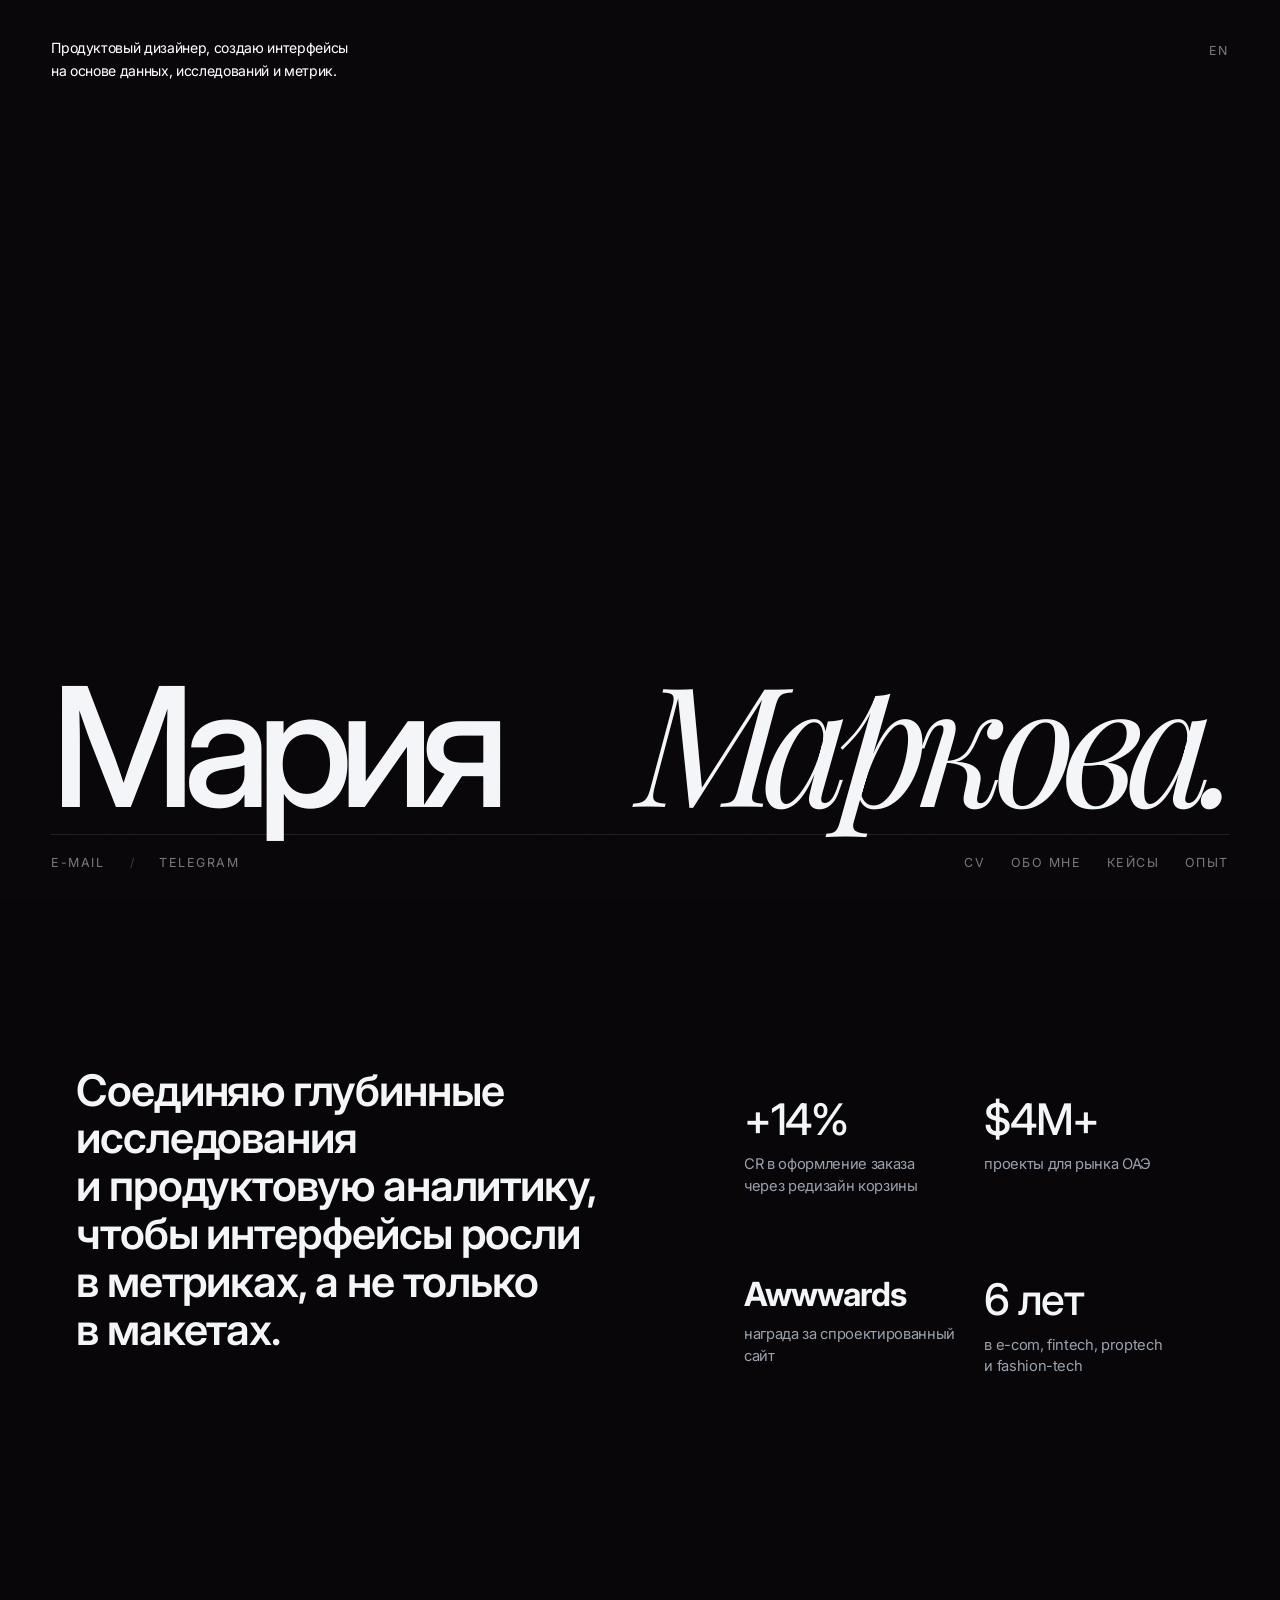
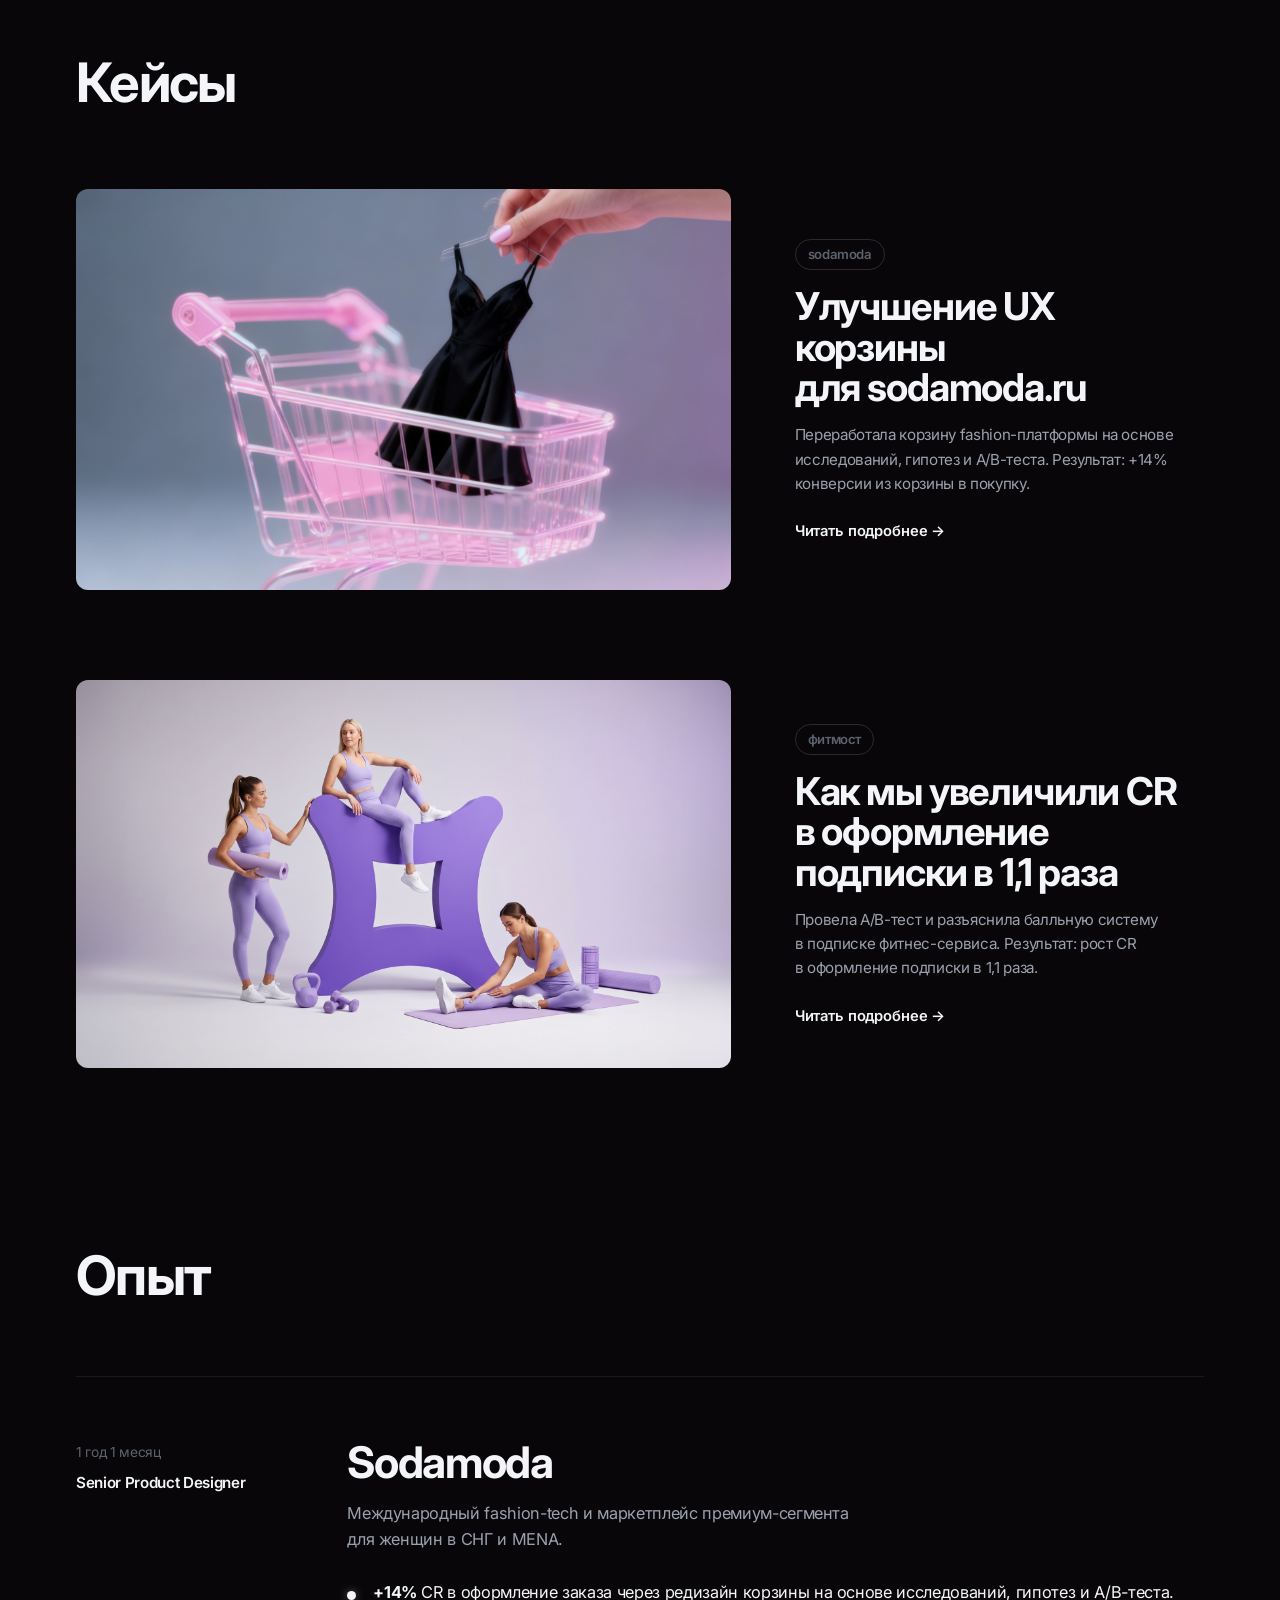
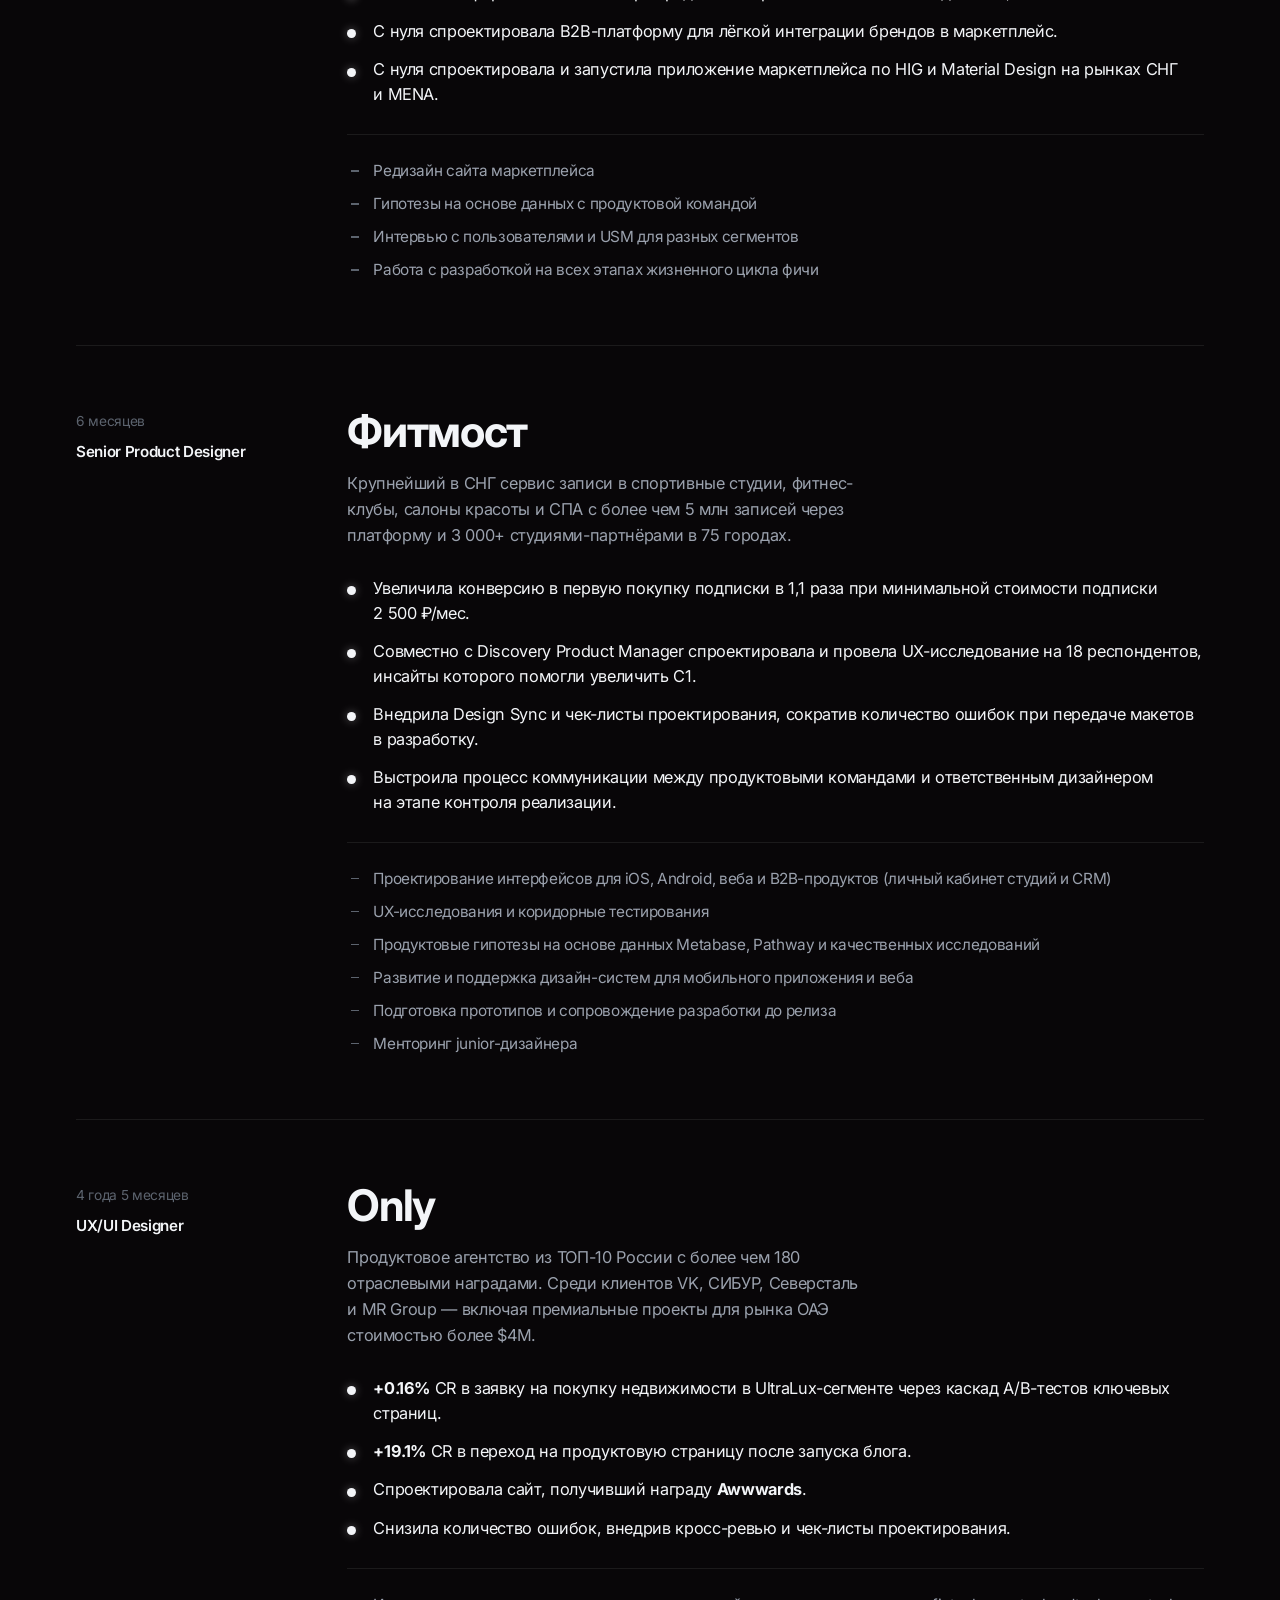
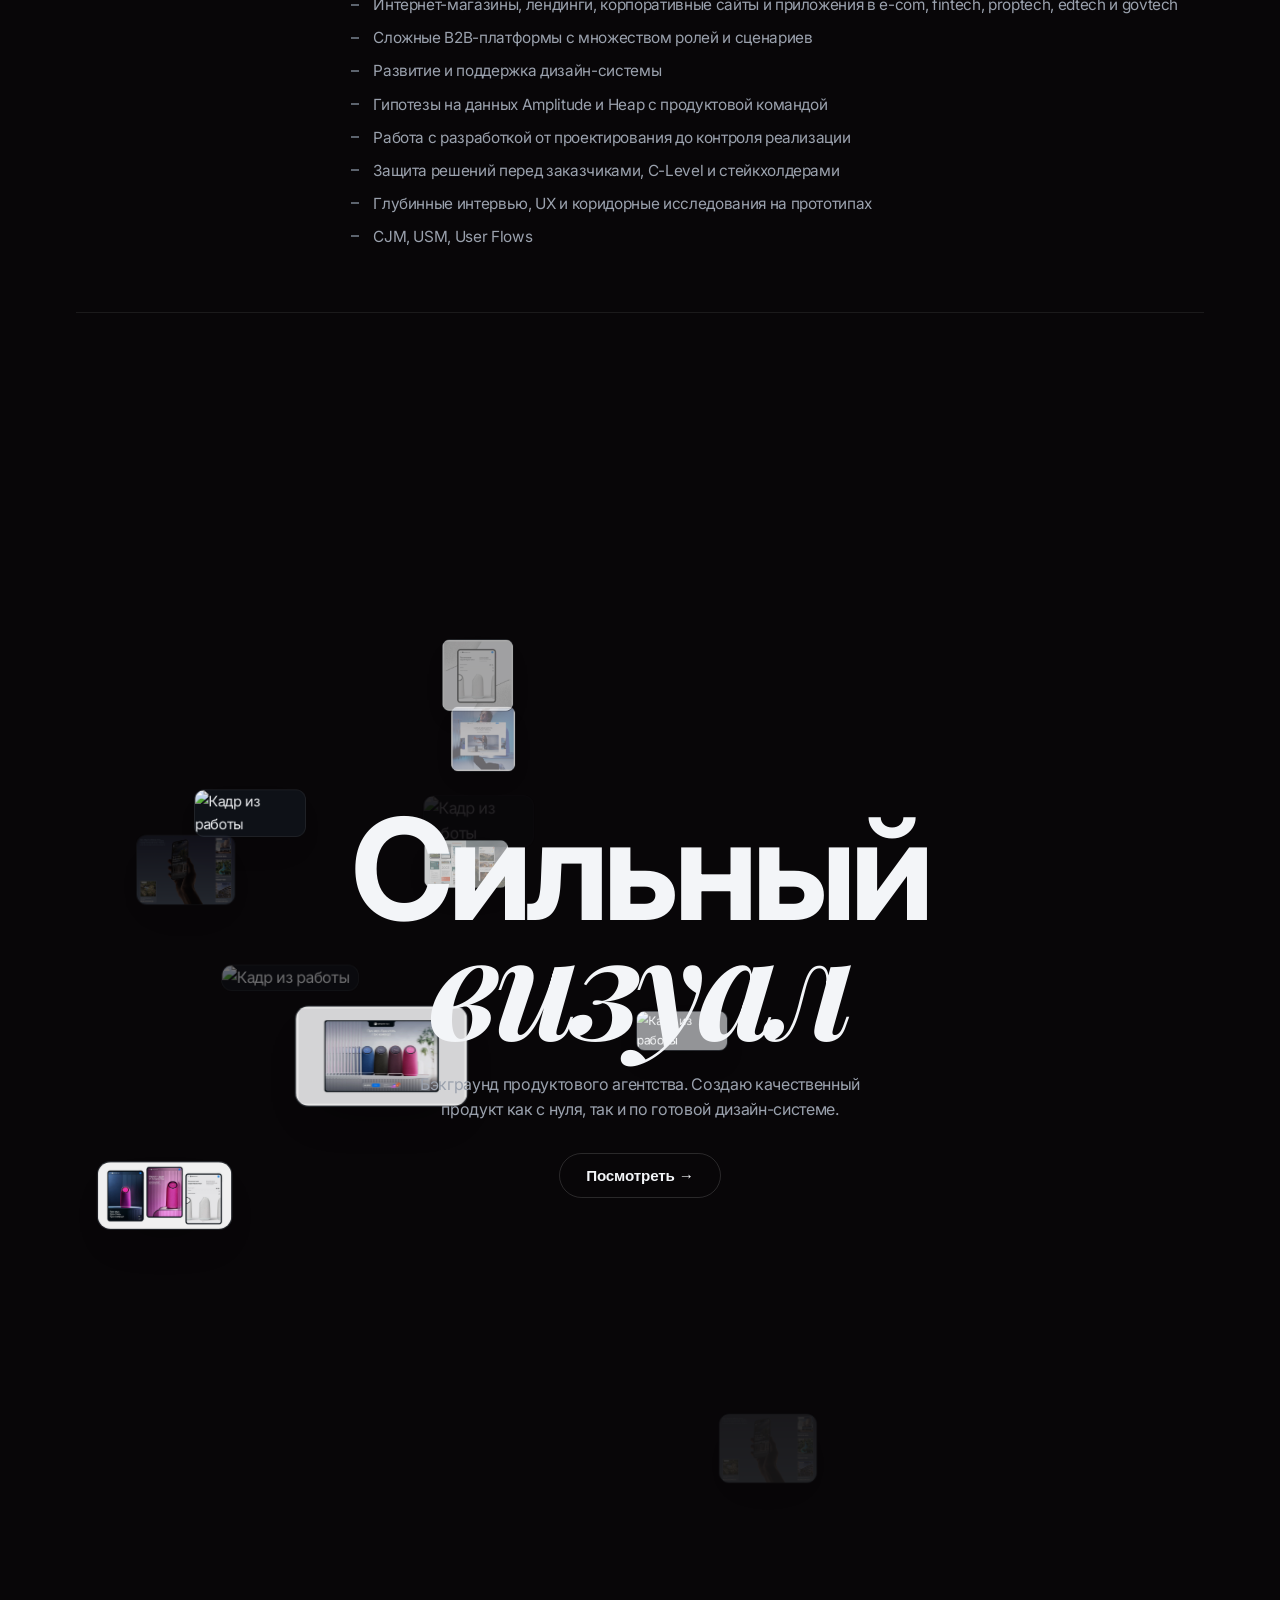
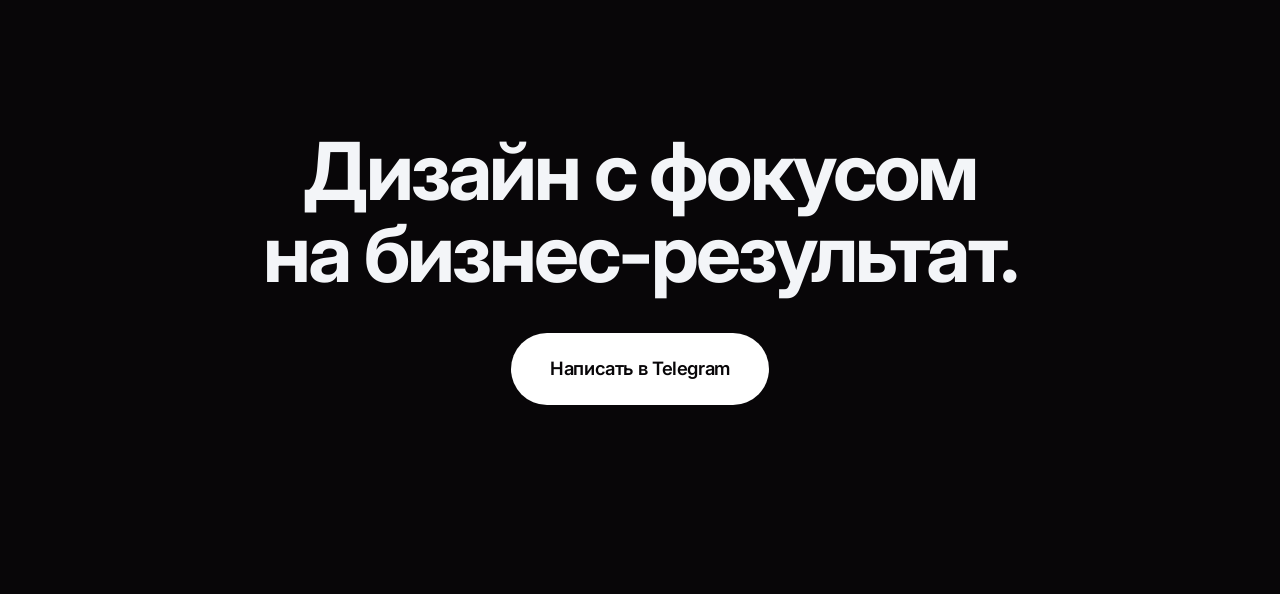
==== commit 8c5debd3: "Add "View" button and full gallery modal to Strong Visuals section Clicking the button opens a grid " ====
--- a/index.html
+++ b/index.html
@@ -257,8 +257,33 @@
         <div class="shell studio__inner reveal">
           <h2 class="studio__heading">Сильный<br /><em>визуал</em></h2>
           <p class="studio__body">Бэкграунд продуктового агентства. Создаю качественный продукт как с нуля, так и по готовой дизайн-системе.</p>
-        </div>
-      </section>
+          <button class="btn studio__view-btn" type="button" id="galleryOpen">Посмотреть →</button>
+        </div>
+      </section>
+
+      <!-- gallery modal — all "Сильный визуал" images -->
+      <div class="gallery-modal" id="galleryModal" aria-hidden="true">
+        <div class="gallery-modal__inner">
+          <div class="gallery-modal__head">
+            <h3 class="gallery-modal__title">Сильный визуал</h3>
+            <button class="lightbox__close gallery-modal__close" type="button" aria-label="Закрыть">&times;</button>
+          </div>
+          <div class="gallery-modal__grid">
+            <img src="assets/images/Визуал/1619907070.png" alt="Кадр из работы" />
+            <img src="assets/images/Визуал/1619907073.png" alt="Кадр из работы" />
+            <img src="assets/images/Визуал/1619907080.jpg" alt="Кадр из работы" />
+            <img src="assets/images/Визуал/Frame 1000003143.png" alt="Кадр из работы" />
+            <img src="assets/images/Визуал/Frame 1000003842.png" alt="Кадр из работы" />
+            <img src="assets/images/Визуал/Frame 1000003846.png" alt="Кадр из работы" />
+            <img src="assets/images/Визуал/imageye___-_imgi_164_c90e1cf35923d0d2e2cd94098af82a7b8c890460.webp" alt="Кадр из работы" />
+            <img src="assets/images/Визуал/imageye___-_imgi_170_01051a6e7357af4b9f5b515a41a7dc8b4aa00f04.webp" alt="Кадр из работы" />
+            <img src="assets/images/Визуал/imageye___-_imgi_178_2cb3ccb989e1a77a768aba63ff47e96e3f18d7d6.webp" alt="Кадр из работы" />
+            <img src="assets/images/Визуал/imageye___-_imgi_184_882e721cca8494bd36cfc22d1e2830fc91c1c7ed.webp" alt="Кадр из работы" />
+            <img src="assets/images/Визуал/imageye___-_imgi_20_image.webp" alt="Кадр из работы" />
+            <img src="assets/images/Визуал/imageye___-_imgi_6_image.webp" alt="Кадр из работы" />
+          </div>
+        </div>
+      </div>
 
       <!-- lightbox -->
       <div class="lightbox" id="lightbox" aria-hidden="true">
--- a/css/styles.css
+++ b/css/styles.css
@@ -918,6 +918,78 @@
 }
 .lightbox__close:hover { background: var(--accent); }
 
+.studio__view-btn {
+  pointer-events: auto;
+  margin-top: 30px;
+  background: transparent;
+  color: var(--text);
+  border-color: var(--line-2);
+}
+.studio__view-btn:hover {
+  background: var(--white);
+  color: var(--bg);
+  transform: translateY(-2px);
+}
+
+/* ============================ GALLERY MODAL ============================ */
+.gallery-modal {
+  position: fixed;
+  inset: 0;
+  z-index: 100;
+  display: flex;
+  align-items: center;
+  justify-content: center;
+  padding: clamp(16px, 4vw, 48px);
+  background: rgba(4, 5, 8, 0.92);
+  backdrop-filter: blur(6px);
+  opacity: 0;
+  visibility: hidden;
+  transition: opacity 0.35s var(--ease), visibility 0.35s var(--ease);
+}
+.gallery-modal.is-open { opacity: 1; visibility: visible; }
+.gallery-modal__inner {
+  width: 100%;
+  max-width: 1100px;
+  max-height: 100%;
+  overflow-y: auto;
+  background: var(--surface);
+  border: 1px solid var(--line);
+  border-radius: var(--r-card);
+  padding: clamp(20px, 3vw, 36px);
+  transform: scale(0.97);
+  transition: transform 0.35s var(--ease);
+}
+.gallery-modal.is-open .gallery-modal__inner { transform: scale(1); }
+.gallery-modal__head {
+  display: flex;
+  align-items: center;
+  justify-content: space-between;
+  margin-bottom: 20px;
+  position: sticky;
+  top: 0;
+}
+.gallery-modal__title { font-size: 1.3rem; font-weight: 700; letter-spacing: -0.02em; }
+.gallery-modal__close { position: static; flex: 0 0 auto; }
+.gallery-modal__grid {
+  display: grid;
+  grid-template-columns: repeat(3, 1fr);
+  gap: 12px;
+}
+.gallery-modal__grid img {
+  width: 100%;
+  height: 100%;
+  aspect-ratio: 3 / 4;
+  object-fit: cover;
+  border-radius: 10px;
+  border: 1px solid var(--line);
+  cursor: pointer;
+  transition: transform 0.25s var(--ease);
+}
+.gallery-modal__grid img:hover { transform: scale(1.02); }
+@media (max-width: 640px) {
+  .gallery-modal__grid { grid-template-columns: repeat(2, 1fr); }
+}
+
 /* ============================ RESULTS (bento) ============================ */
 .results { padding: var(--sp-sect-md) 0; }
 .bento {
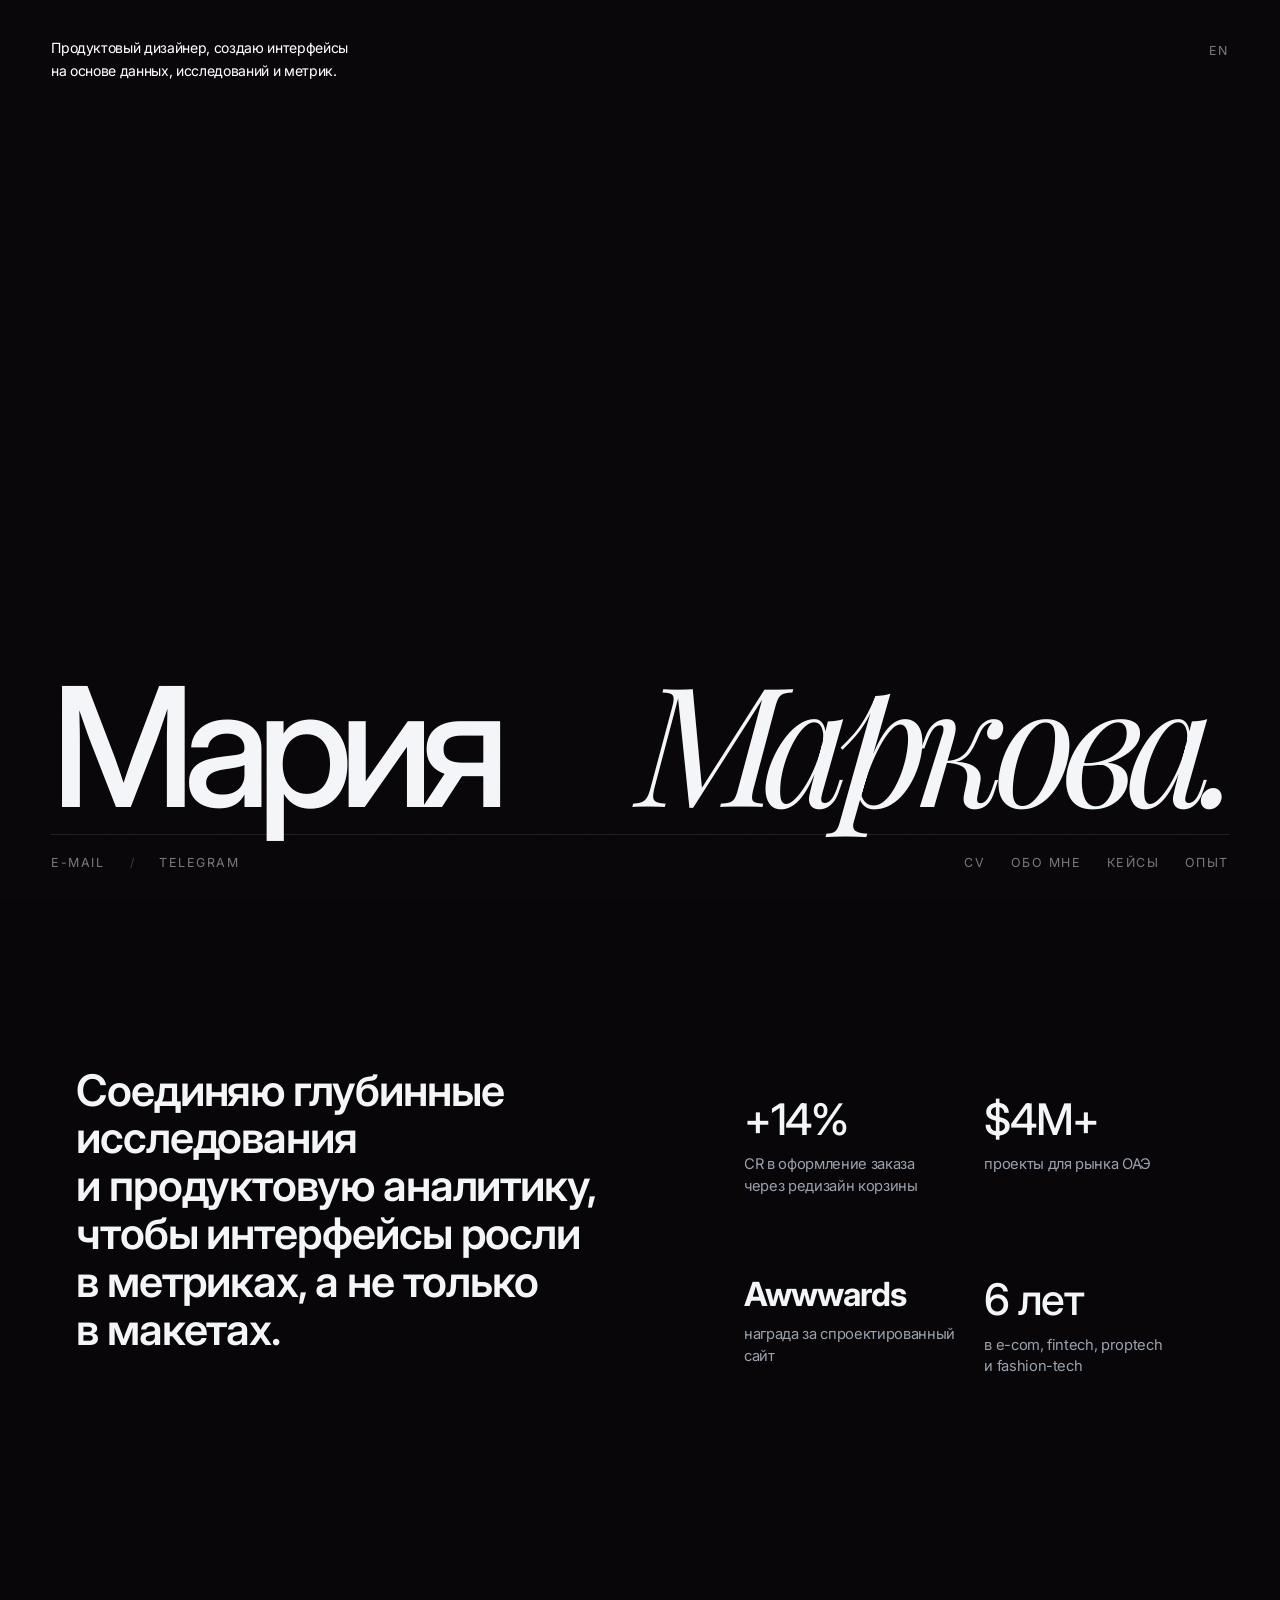
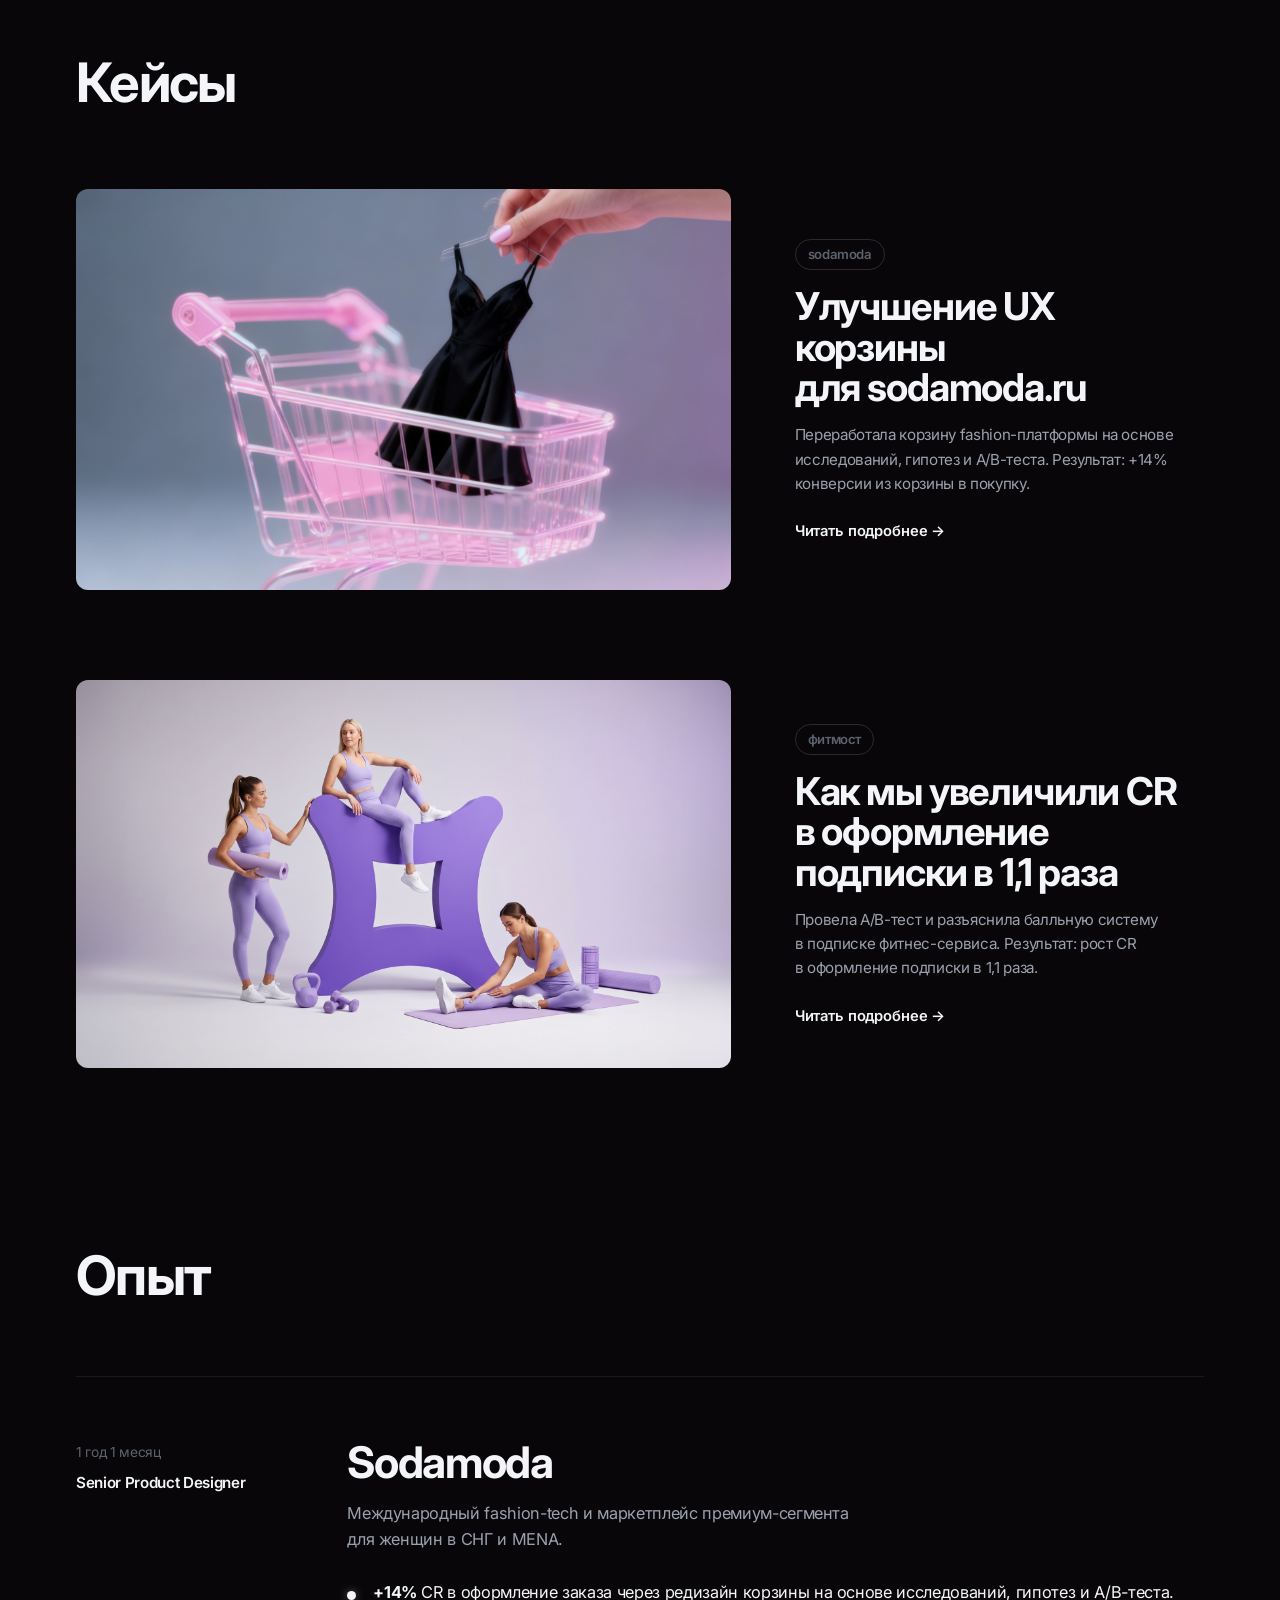
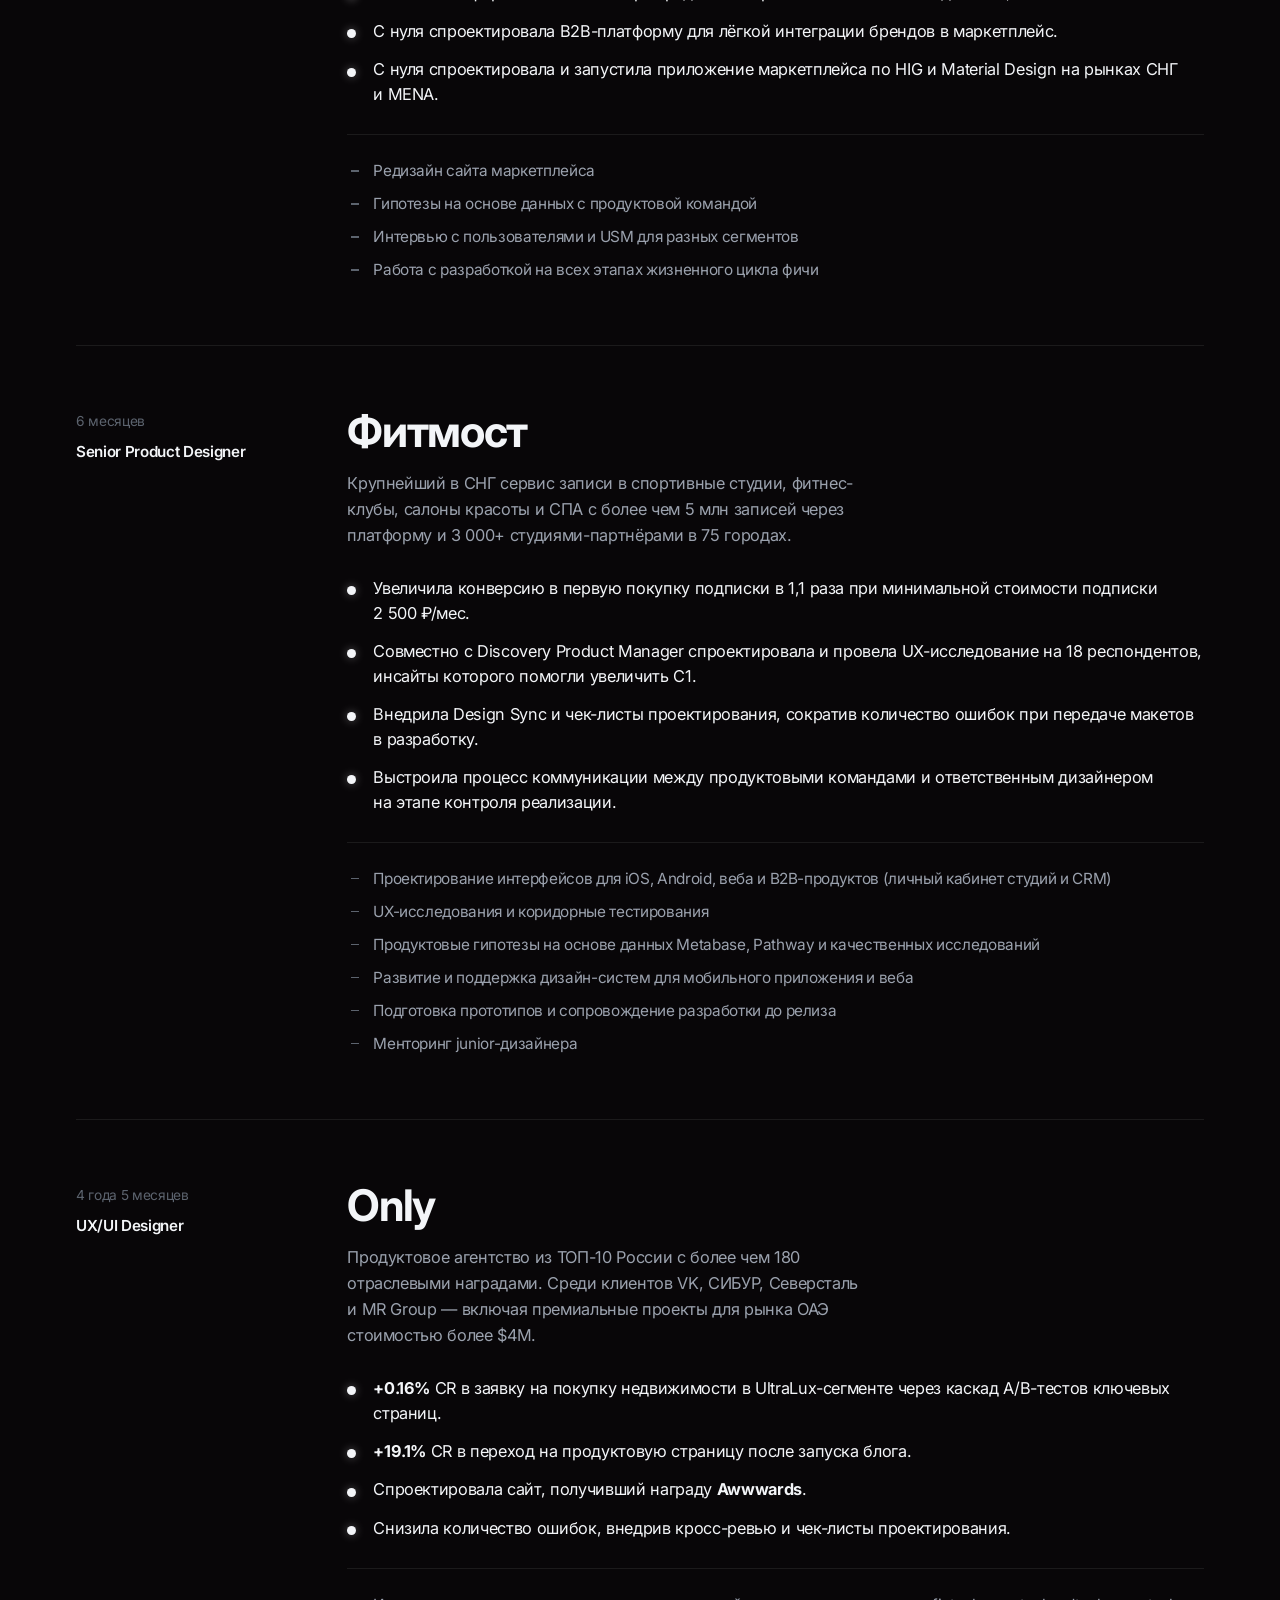
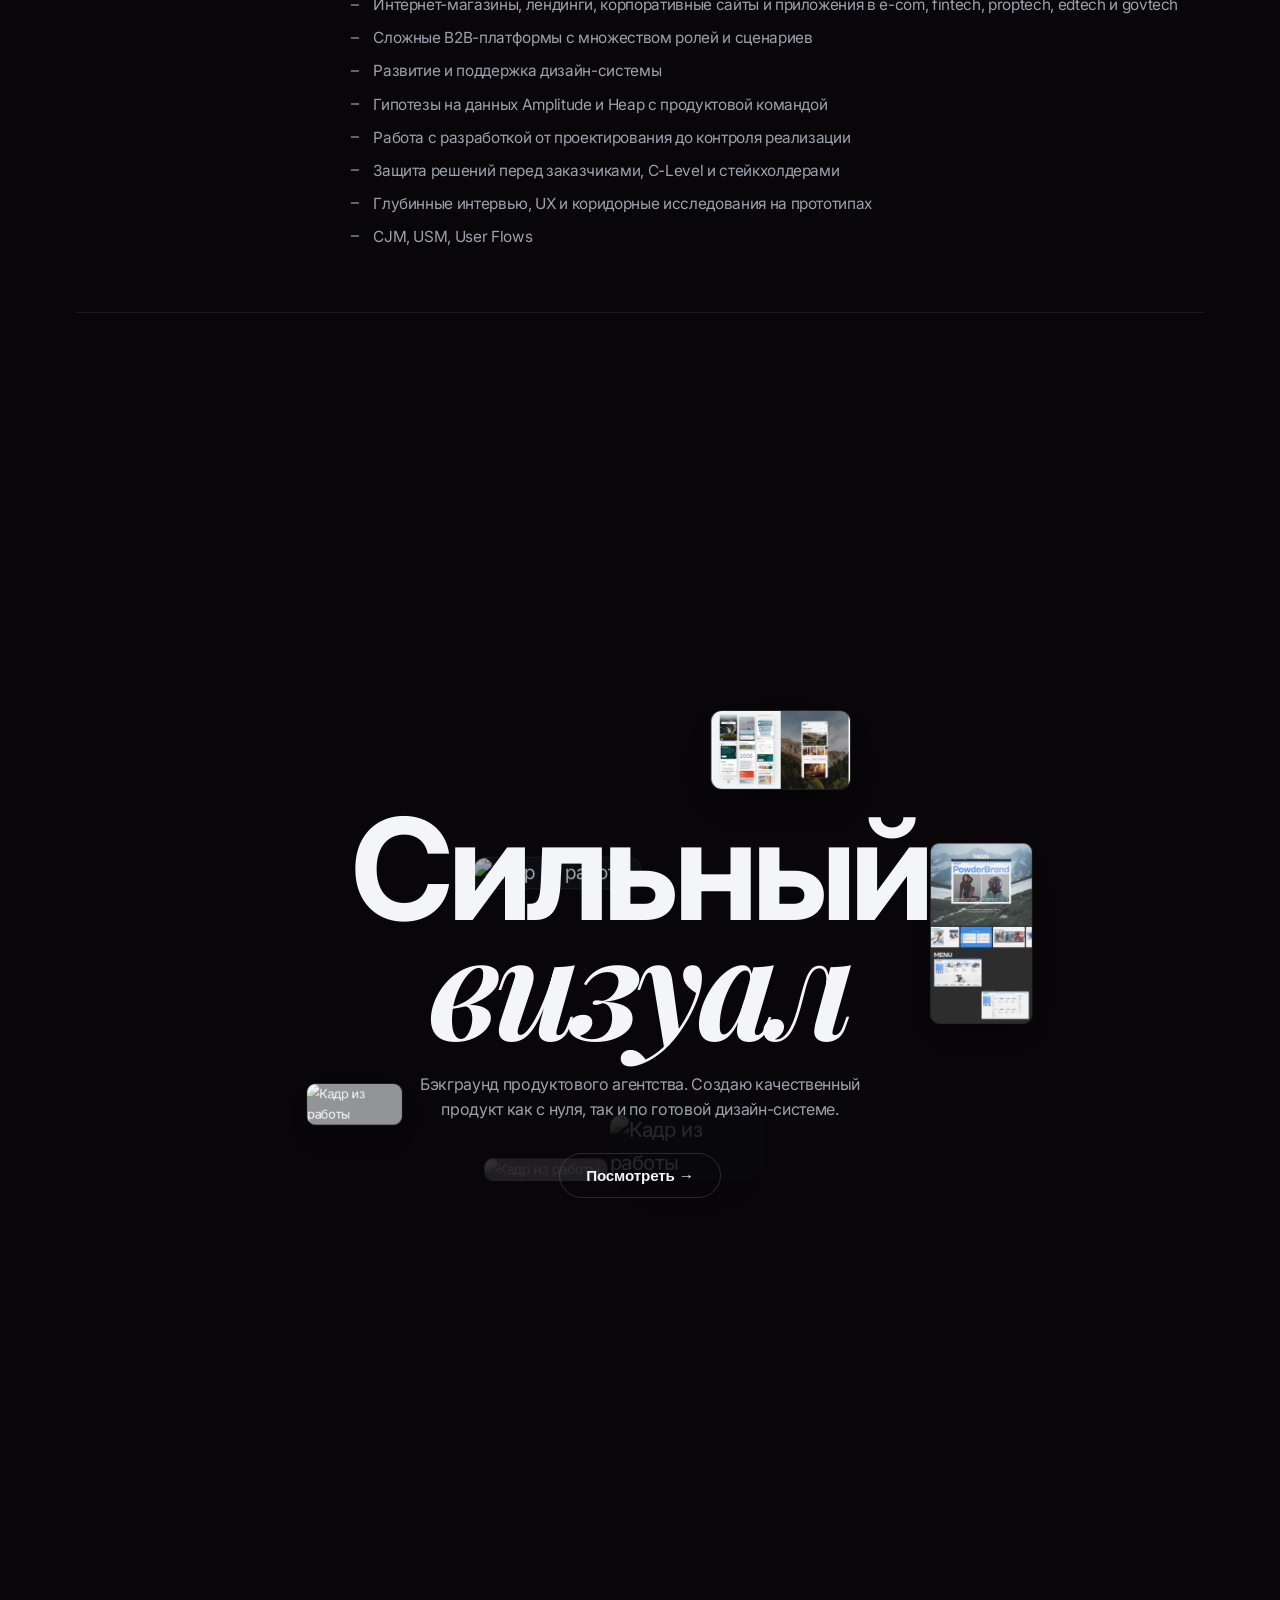
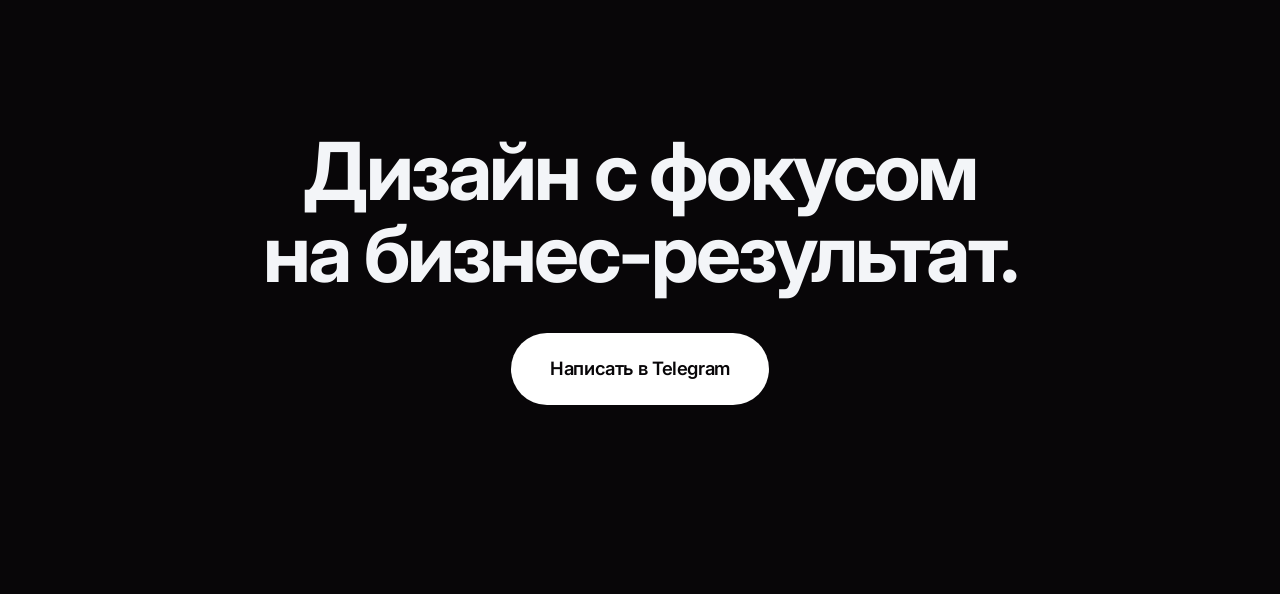
==== commit efaeae9a: "Update Strong Visuals gallery with new images Replace 4 dead references (missing webp files) and add" ====
--- a/index.html
+++ b/index.html
@@ -240,18 +240,22 @@
       <!-- ============================ GALLERY (frames) ============================ -->
       <section class="studio" id="gallery">
         <div class="studio__scatter" aria-hidden="true">
-          <figure class="studio__pic" style="--x:9%;  --y:30%; --w:128px; --ar:3/4" data-depth="0.05"><span class="studio__pic-float" style="--i:0"><img src="assets/images/Визуал/1619907070.png" alt="Кадр из работы" loading="lazy" /></span></figure>
+          <figure class="studio__pic" style="--x:9%; --y:30%; --w:128px; --ar:3/4" data-depth="0.05"><span class="studio__pic-float" style="--i:0"><img src="assets/images/Визуал/1619907070.png" alt="Кадр из работы" loading="lazy" /></span></figure>
           <figure class="studio__pic" style="--x:18%; --y:60%; --w:150px; --ar:4/3" data-depth="0.09"><span class="studio__pic-float" style="--i:1"><img src="assets/images/Визуал/1619907073.png" alt="Кадр из работы" loading="lazy" /></span></figure>
-          <figure class="studio__pic" style="--x:6%;  --y:76%; --w:110px; --ar:3/4" data-depth="0.07"><span class="studio__pic-float" style="--i:2"><img src="assets/images/Визуал/1619907080.jpg" alt="Кадр из работы" loading="lazy" /></span></figure>
+          <figure class="studio__pic" style="--x:6%; --y:76%; --w:110px; --ar:3/4" data-depth="0.07"><span class="studio__pic-float" style="--i:2"><img src="assets/images/Визуал/1619907080.jpg" alt="Кадр из работы" loading="lazy" /></span></figure>
           <figure class="studio__pic" style="--x:27%; --y:20%; --w:120px; --ar:4/3" data-depth="0.11"><span class="studio__pic-float" style="--i:3"><img src="assets/images/Визуал/Frame 1000003143.png" alt="Кадр из работы" loading="lazy" /></span></figure>
           <figure class="studio__pic" style="--x:40%; --y:38%; --w:138px; --ar:3/4" data-depth="0.04"><span class="studio__pic-float" style="--i:4"><img src="assets/images/Визуал/Frame 1000003842.png" alt="Кадр из работы" loading="lazy" /></span></figure>
           <figure class="studio__pic" style="--x:50%; --y:78%; --w:132px; --ar:4/3" data-depth="0.10"><span class="studio__pic-float" style="--i:5"><img src="assets/images/Визуал/Frame 1000003846.png" alt="Кадр из работы" loading="lazy" /></span></figure>
-          <figure class="studio__pic" style="--x:60%; --y:22%; --w:118px; --ar:3/4" data-depth="0.08"><span class="studio__pic-float" style="--i:6"><img src="assets/images/Визуал/imageye___-_imgi_164_c90e1cf35923d0d2e2cd94098af82a7b8c890460.webp" alt="Кадр из работы" loading="lazy" /></span></figure>
-          <figure class="studio__pic" style="--x:73%; --y:60%; --w:150px; --ar:4/3" data-depth="0.06"><span class="studio__pic-float" style="--i:7"><img src="assets/images/Визуал/imageye___-_imgi_170_01051a6e7357af4b9f5b515a41a7dc8b4aa00f04.webp" alt="Кадр из работы" loading="lazy" /></span></figure>
-          <figure class="studio__pic" style="--x:88%; --y:28%; --w:120px; --ar:3/4" data-depth="0.12"><span class="studio__pic-float" style="--i:8"><img src="assets/images/Визуал/imageye___-_imgi_178_2cb3ccb989e1a77a768aba63ff47e96e3f18d7d6.webp" alt="Кадр из работы" loading="lazy" /></span></figure>
-          <figure class="studio__pic" style="--x:93%; --y:70%; --w:126px; --ar:4/3" data-depth="0.05"><span class="studio__pic-float" style="--i:9"><img src="assets/images/Визуал/imageye___-_imgi_184_882e721cca8494bd36cfc22d1e2830fc91c1c7ed.webp" alt="Кадр из работы" loading="lazy" /></span></figure>
-          <figure class="studio__pic" style="--x:81%; --y:76%; --w:104px; --ar:3/4" data-depth="0.09"><span class="studio__pic-float" style="--i:10"><img src="assets/images/Визуал/imageye___-_imgi_20_image.webp" alt="Кадр из работы" loading="lazy" /></span></figure>
-          <figure class="studio__pic" style="--x:36%; --y:74%; --w:112px; --ar:4/3" data-depth="0.07"><span class="studio__pic-float" style="--i:11"><img src="assets/images/Визуал/imageye___-_imgi_6_image.webp" alt="Кадр из работы" loading="lazy" /></span></figure>
+          <figure class="studio__pic" style="--x:60%; --y:22%; --w:118px; --ar:3/4" data-depth="0.08"><span class="studio__pic-float" style="--i:6"><img src="assets/images/Визуал/imageye___-_imgi_178_2cb3ccb989e1a77a768aba63ff47e96e3f18d7d6.webp" alt="Кадр из работы" loading="lazy" /></span></figure>
+          <figure class="studio__pic" style="--x:73%; --y:60%; --w:150px; --ar:4/3" data-depth="0.06"><span class="studio__pic-float" style="--i:7"><img src="assets/images/Визуал/imageye___-_imgi_184_882e721cca8494bd36cfc22d1e2830fc91c1c7ed.webp" alt="Кадр из работы" loading="lazy" /></span></figure>
+          <figure class="studio__pic" style="--x:88%; --y:28%; --w:120px; --ar:3/4" data-depth="0.12"><span class="studio__pic-float" style="--i:8"><img src="assets/images/Визуал/1619907067.jpg" alt="Кадр из работы" loading="lazy" /></span></figure>
+          <figure class="studio__pic" style="--x:93%; --y:70%; --w:126px; --ar:4/3" data-depth="0.05"><span class="studio__pic-float" style="--i:9"><img src="assets/images/Визуал/1619907079.jpg" alt="Кадр из работы" loading="lazy" /></span></figure>
+          <figure class="studio__pic" style="--x:81%; --y:76%; --w:104px; --ar:3/4" data-depth="0.09"><span class="studio__pic-float" style="--i:10"><img src="assets/images/Визуал/1619907082.jpg" alt="Кадр из работы" loading="lazy" /></span></figure>
+          <figure class="studio__pic" style="--x:36%; --y:74%; --w:112px; --ar:4/3" data-depth="0.07"><span class="studio__pic-float" style="--i:11"><img src="assets/images/Визуал/2.jpg" alt="Кадр из работы" loading="lazy" /></span></figure>
+          <figure class="studio__pic" style="--x:14%; --y:44%; --w:130px; --ar:3/4" data-depth="0.06"><span class="studio__pic-float" style="--i:12"><img src="assets/images/Визуал/Frame 1000003060.jpg" alt="Кадр из работы" loading="lazy" /></span></figure>
+          <figure class="studio__pic" style="--x:67%; --y:42%; --w:124px; --ar:4/3" data-depth="0.10"><span class="studio__pic-float" style="--i:13"><img src="assets/images/Визуал/Frame 1000003065.jpg" alt="Кадр из работы" loading="lazy" /></span></figure>
+          <figure class="studio__pic" style="--x:45%; --y:16%; --w:116px; --ar:3/4" data-depth="0.08"><span class="studio__pic-float" style="--i:14"><img src="assets/images/Визуал/Frame 149286834.jpg" alt="Кадр из работы" loading="lazy" /></span></figure>
+          <figure class="studio__pic" style="--x:96%; --y:46%; --w:140px; --ar:4/3" data-depth="0.05"><span class="studio__pic-float" style="--i:15"><img src="assets/images/Визуал/Мокап.jpg" alt="Кадр из работы" loading="lazy" /></span></figure>
         </div>
 
         <div class="shell studio__inner reveal">
@@ -275,12 +279,16 @@
             <img src="assets/images/Визуал/Frame 1000003143.png" alt="Кадр из работы" />
             <img src="assets/images/Визуал/Frame 1000003842.png" alt="Кадр из работы" />
             <img src="assets/images/Визуал/Frame 1000003846.png" alt="Кадр из работы" />
-            <img src="assets/images/Визуал/imageye___-_imgi_164_c90e1cf35923d0d2e2cd94098af82a7b8c890460.webp" alt="Кадр из работы" />
-            <img src="assets/images/Визуал/imageye___-_imgi_170_01051a6e7357af4b9f5b515a41a7dc8b4aa00f04.webp" alt="Кадр из работы" />
             <img src="assets/images/Визуал/imageye___-_imgi_178_2cb3ccb989e1a77a768aba63ff47e96e3f18d7d6.webp" alt="Кадр из работы" />
             <img src="assets/images/Визуал/imageye___-_imgi_184_882e721cca8494bd36cfc22d1e2830fc91c1c7ed.webp" alt="Кадр из работы" />
-            <img src="assets/images/Визуал/imageye___-_imgi_20_image.webp" alt="Кадр из работы" />
-            <img src="assets/images/Визуал/imageye___-_imgi_6_image.webp" alt="Кадр из работы" />
+            <img src="assets/images/Визуал/1619907067.jpg" alt="Кадр из работы" />
+            <img src="assets/images/Визуал/1619907079.jpg" alt="Кадр из работы" />
+            <img src="assets/images/Визуал/1619907082.jpg" alt="Кадр из работы" />
+            <img src="assets/images/Визуал/2.jpg" alt="Кадр из работы" />
+            <img src="assets/images/Визуал/Frame 1000003060.jpg" alt="Кадр из работы" />
+            <img src="assets/images/Визуал/Frame 1000003065.jpg" alt="Кадр из работы" />
+            <img src="assets/images/Визуал/Frame 149286834.jpg" alt="Кадр из работы" />
+            <img src="assets/images/Визуал/Мокап.jpg" alt="Кадр из работы" />
           </div>
         </div>
       </div>
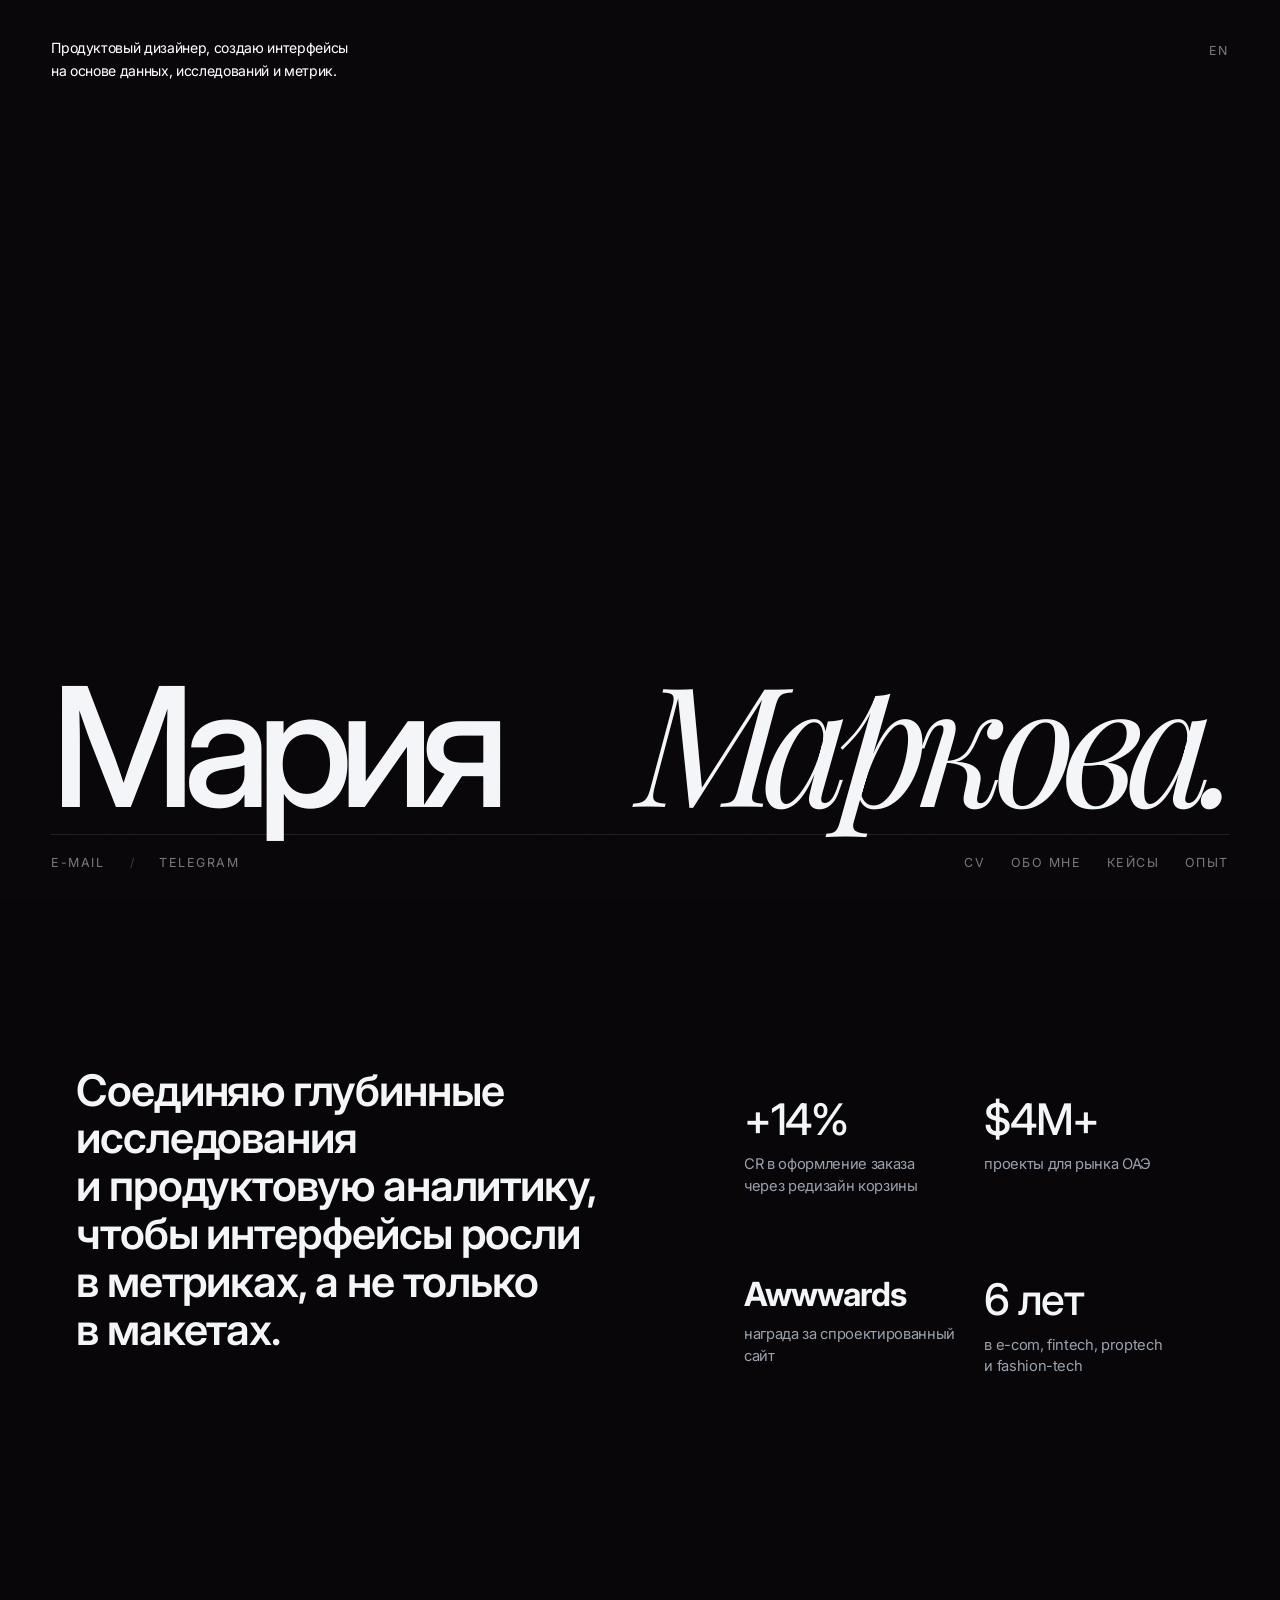
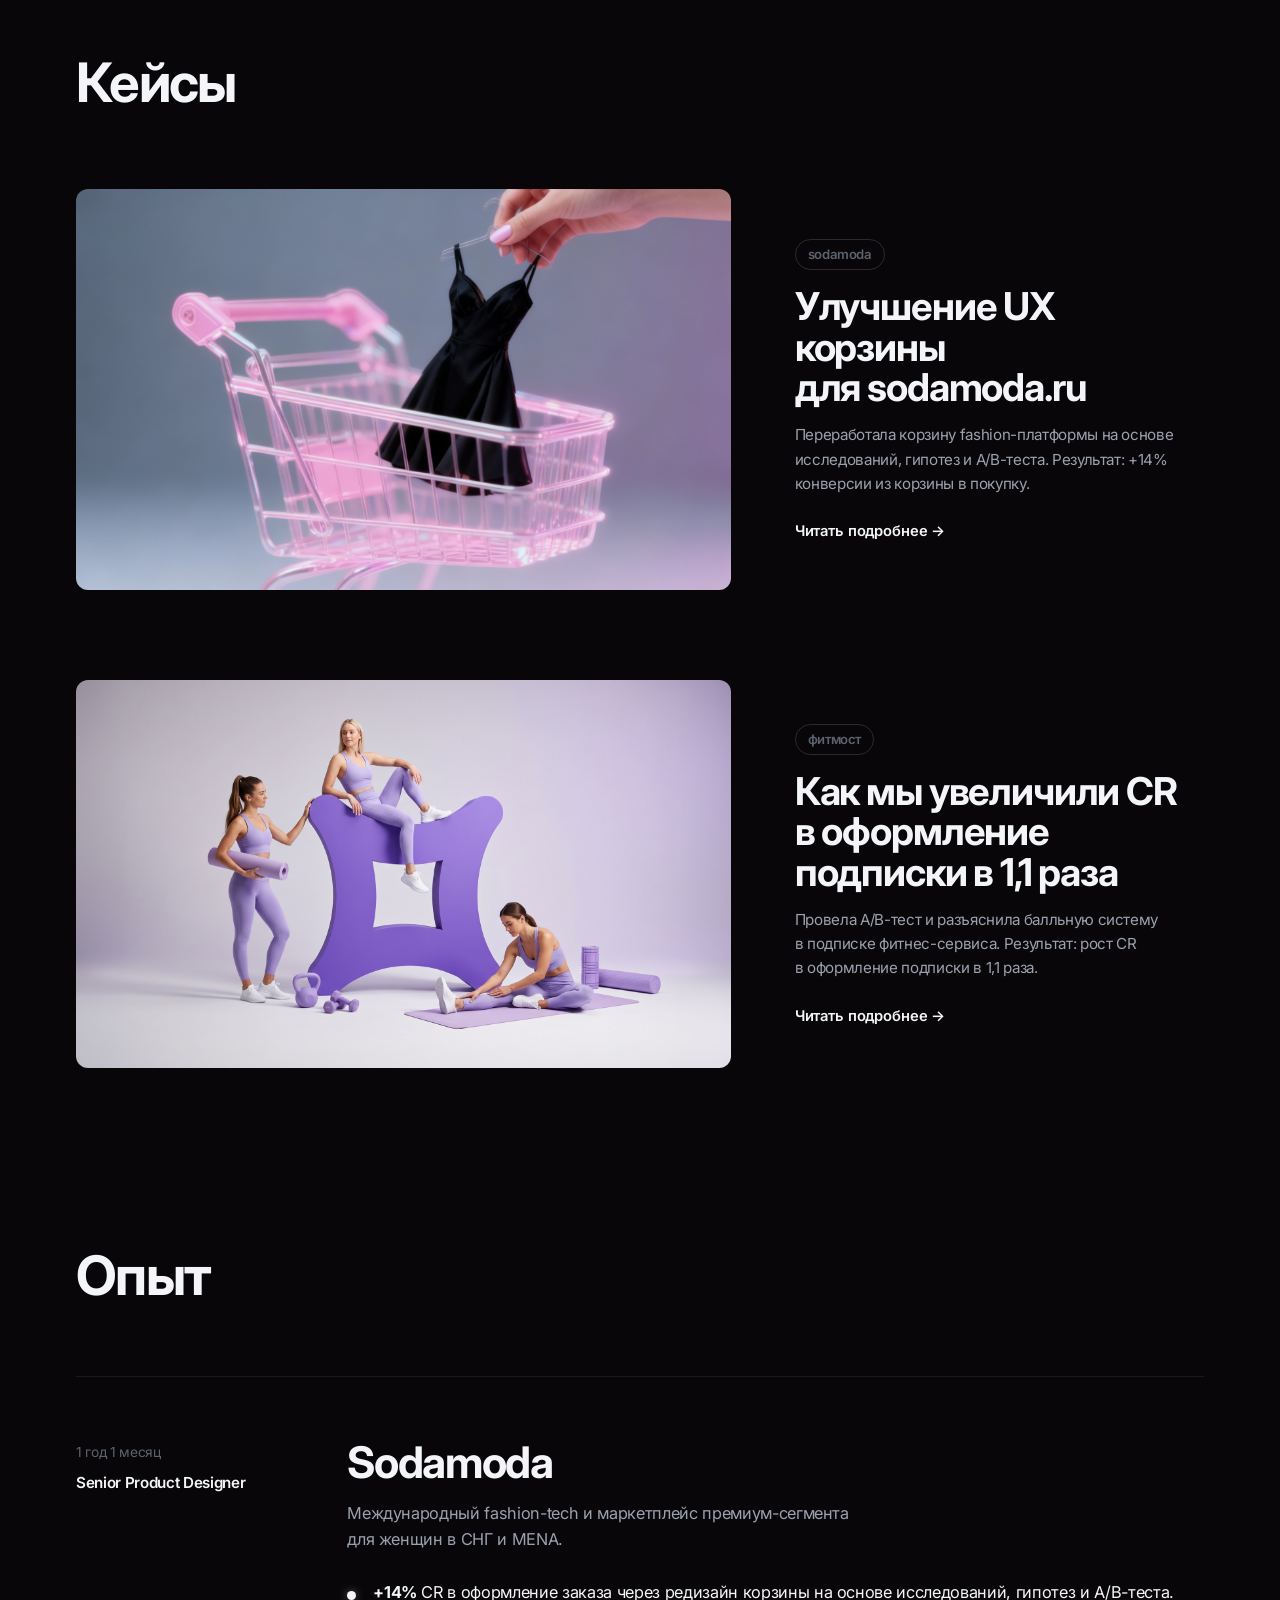
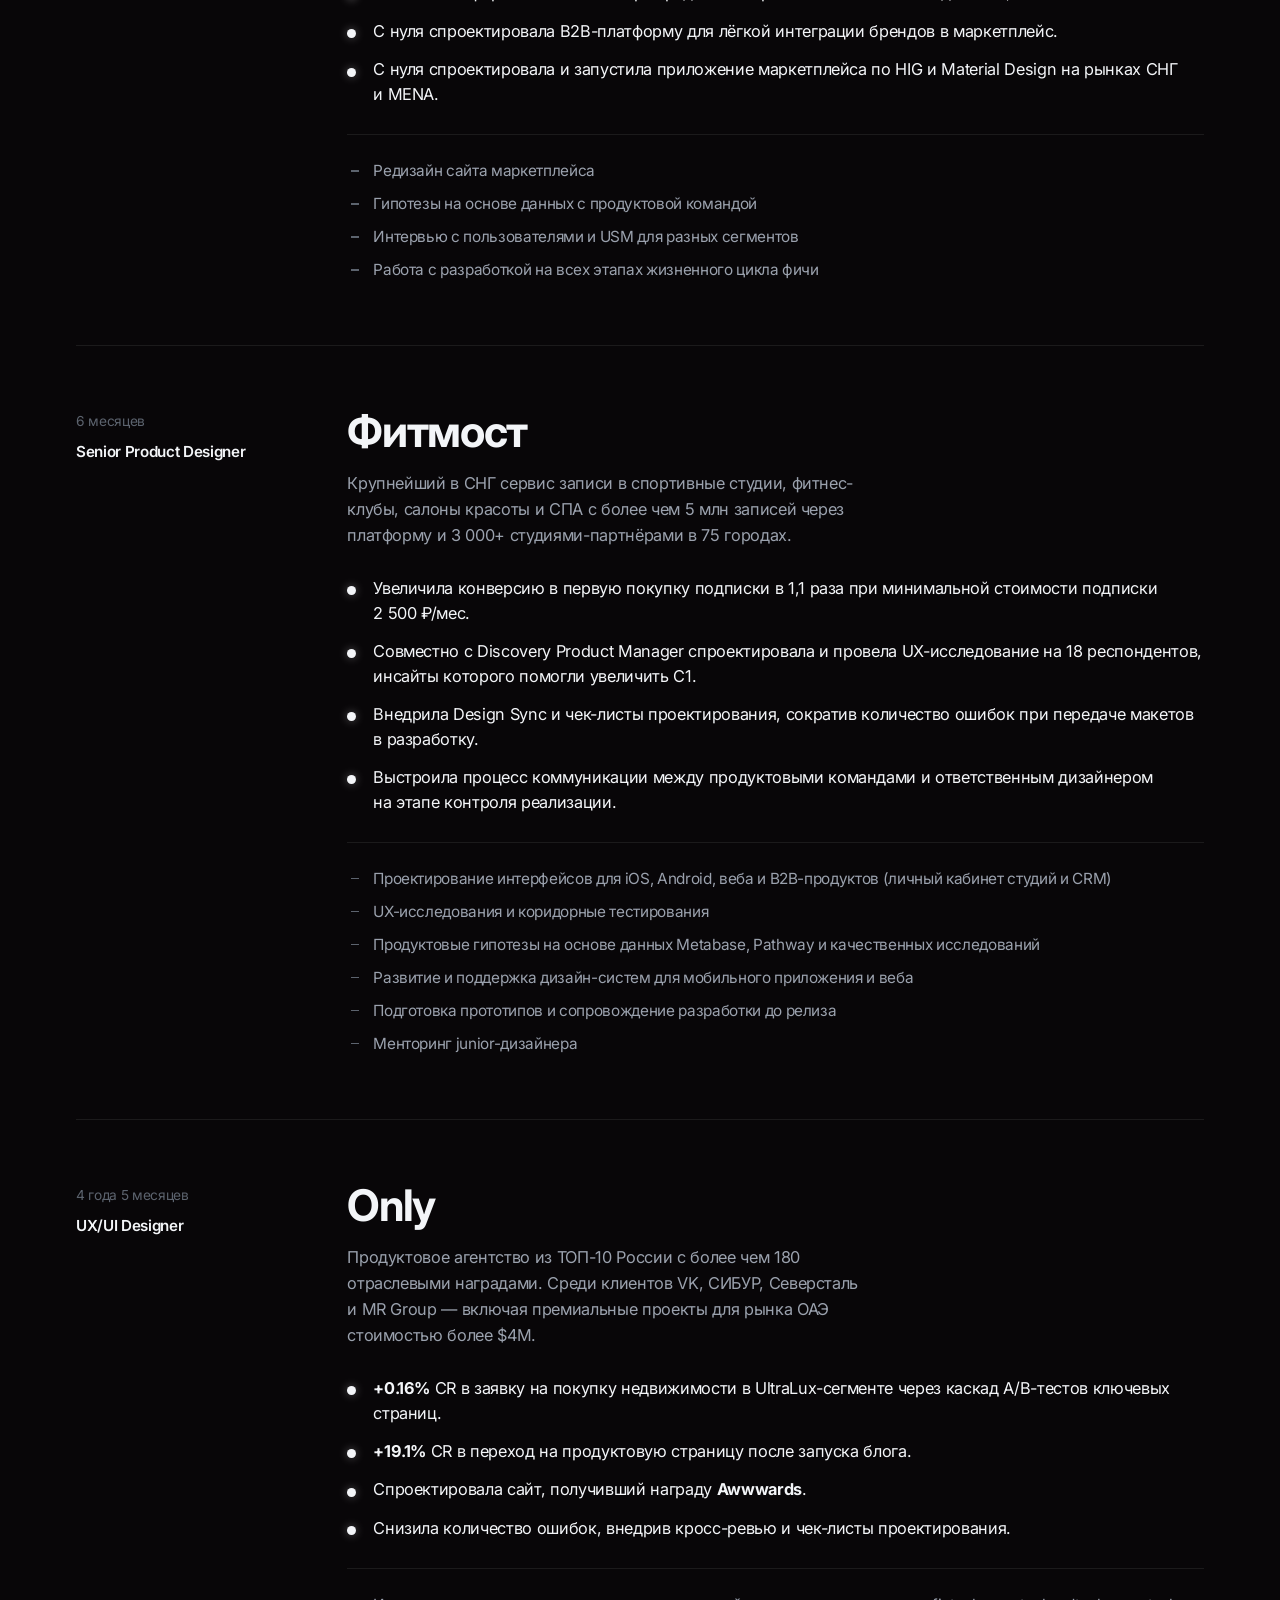
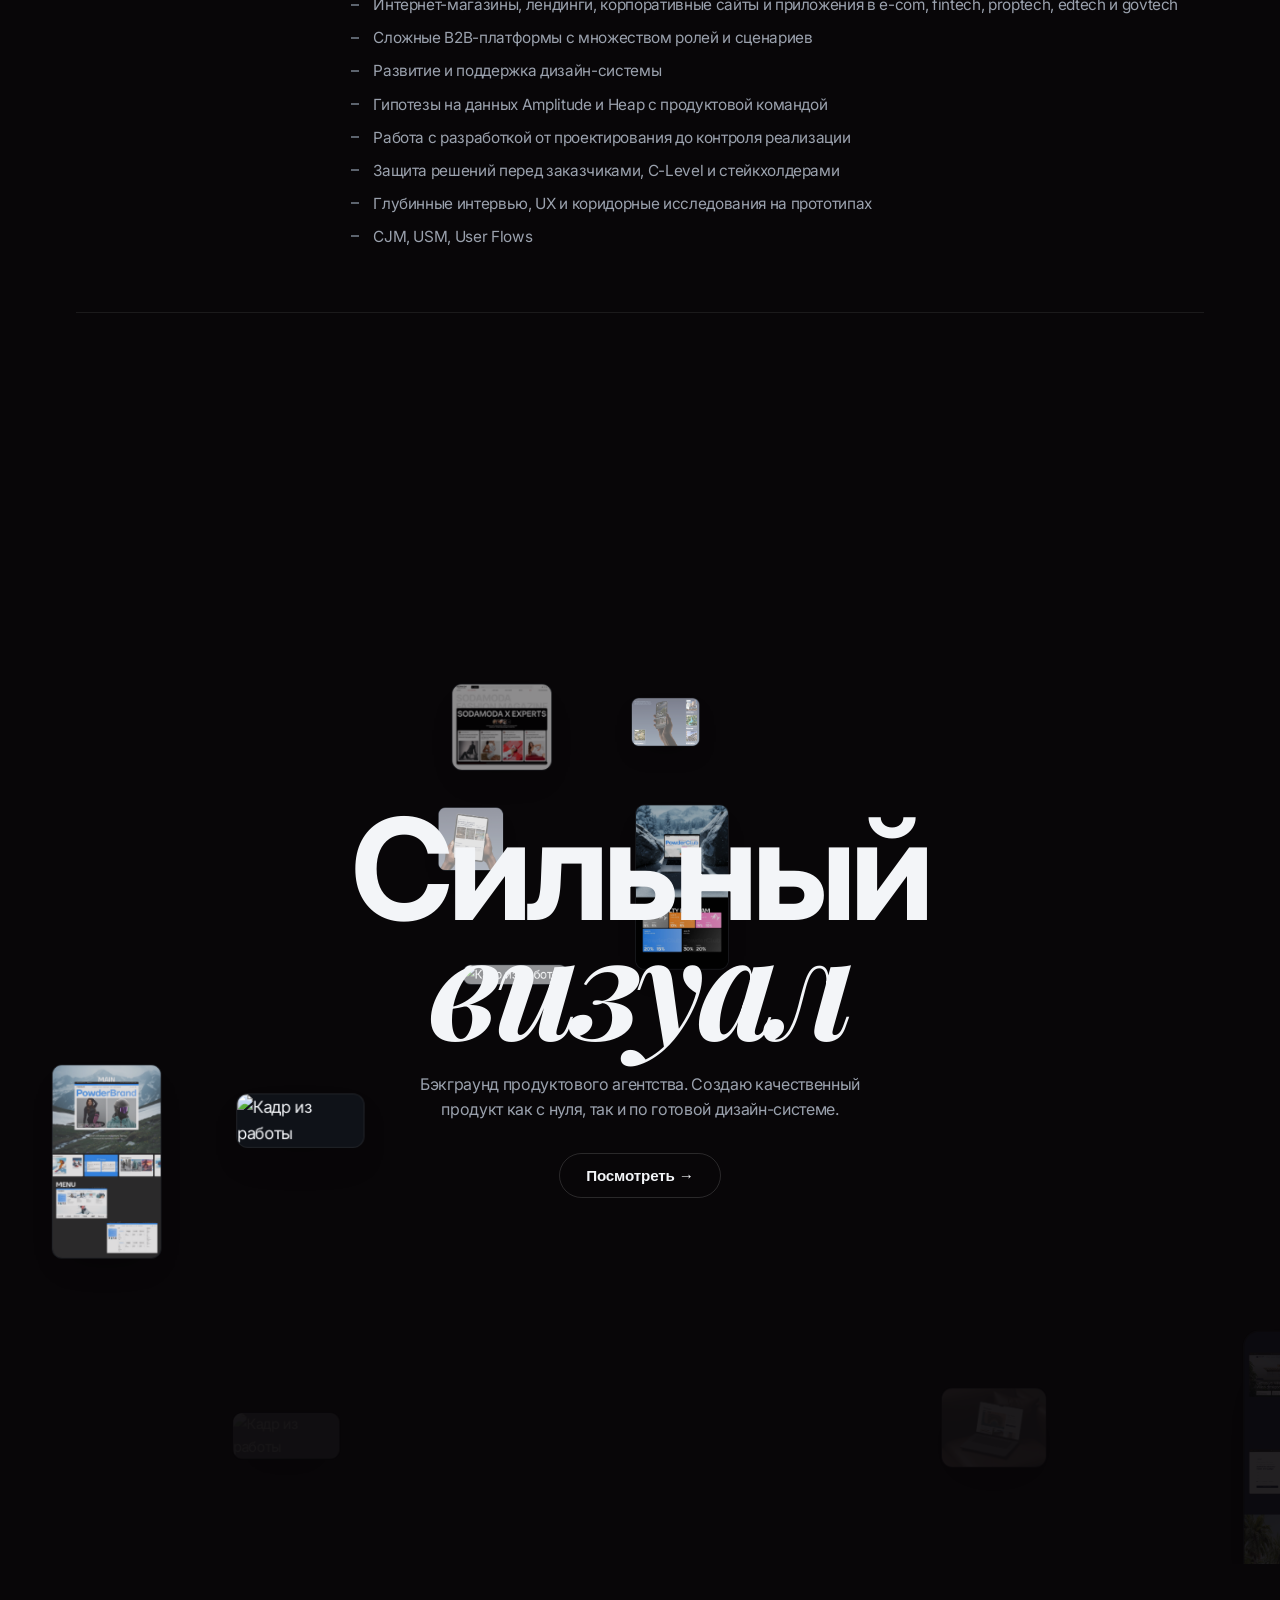
==== commit 9505e60a: "Add 17th image to Strong Visuals gallery New Sodamoda "Articles" page screenshot, optimized 1.7MB ->" ====
--- a/index.html
+++ b/index.html
@@ -256,6 +256,7 @@
           <figure class="studio__pic" style="--x:67%; --y:42%; --w:124px; --ar:4/3" data-depth="0.10"><span class="studio__pic-float" style="--i:13"><img src="assets/images/Визуал/Frame 1000003065.jpg" alt="Кадр из работы" loading="lazy" /></span></figure>
           <figure class="studio__pic" style="--x:45%; --y:16%; --w:116px; --ar:3/4" data-depth="0.08"><span class="studio__pic-float" style="--i:14"><img src="assets/images/Визуал/Frame 149286834.jpg" alt="Кадр из работы" loading="lazy" /></span></figure>
           <figure class="studio__pic" style="--x:96%; --y:46%; --w:140px; --ar:4/3" data-depth="0.05"><span class="studio__pic-float" style="--i:15"><img src="assets/images/Визуал/Мокап.jpg" alt="Кадр из работы" loading="lazy" /></span></figure>
+          <figure class="studio__pic" style="--x:22%; --y:82%; --w:118px; --ar:4/3" data-depth="0.06"><span class="studio__pic-float" style="--i:16"><img src="assets/images/Визуал/Статьи.jpg" alt="Кадр из работы" loading="lazy" /></span></figure>
         </div>
 
         <div class="shell studio__inner reveal">
@@ -289,6 +290,7 @@
             <img src="assets/images/Визуал/Frame 1000003065.jpg" alt="Кадр из работы" />
             <img src="assets/images/Визуал/Frame 149286834.jpg" alt="Кадр из работы" />
             <img src="assets/images/Визуал/Мокап.jpg" alt="Кадр из работы" />
+            <img src="assets/images/Визуал/Статьи.jpg" alt="Кадр из работы" />
           </div>
         </div>
       </div>
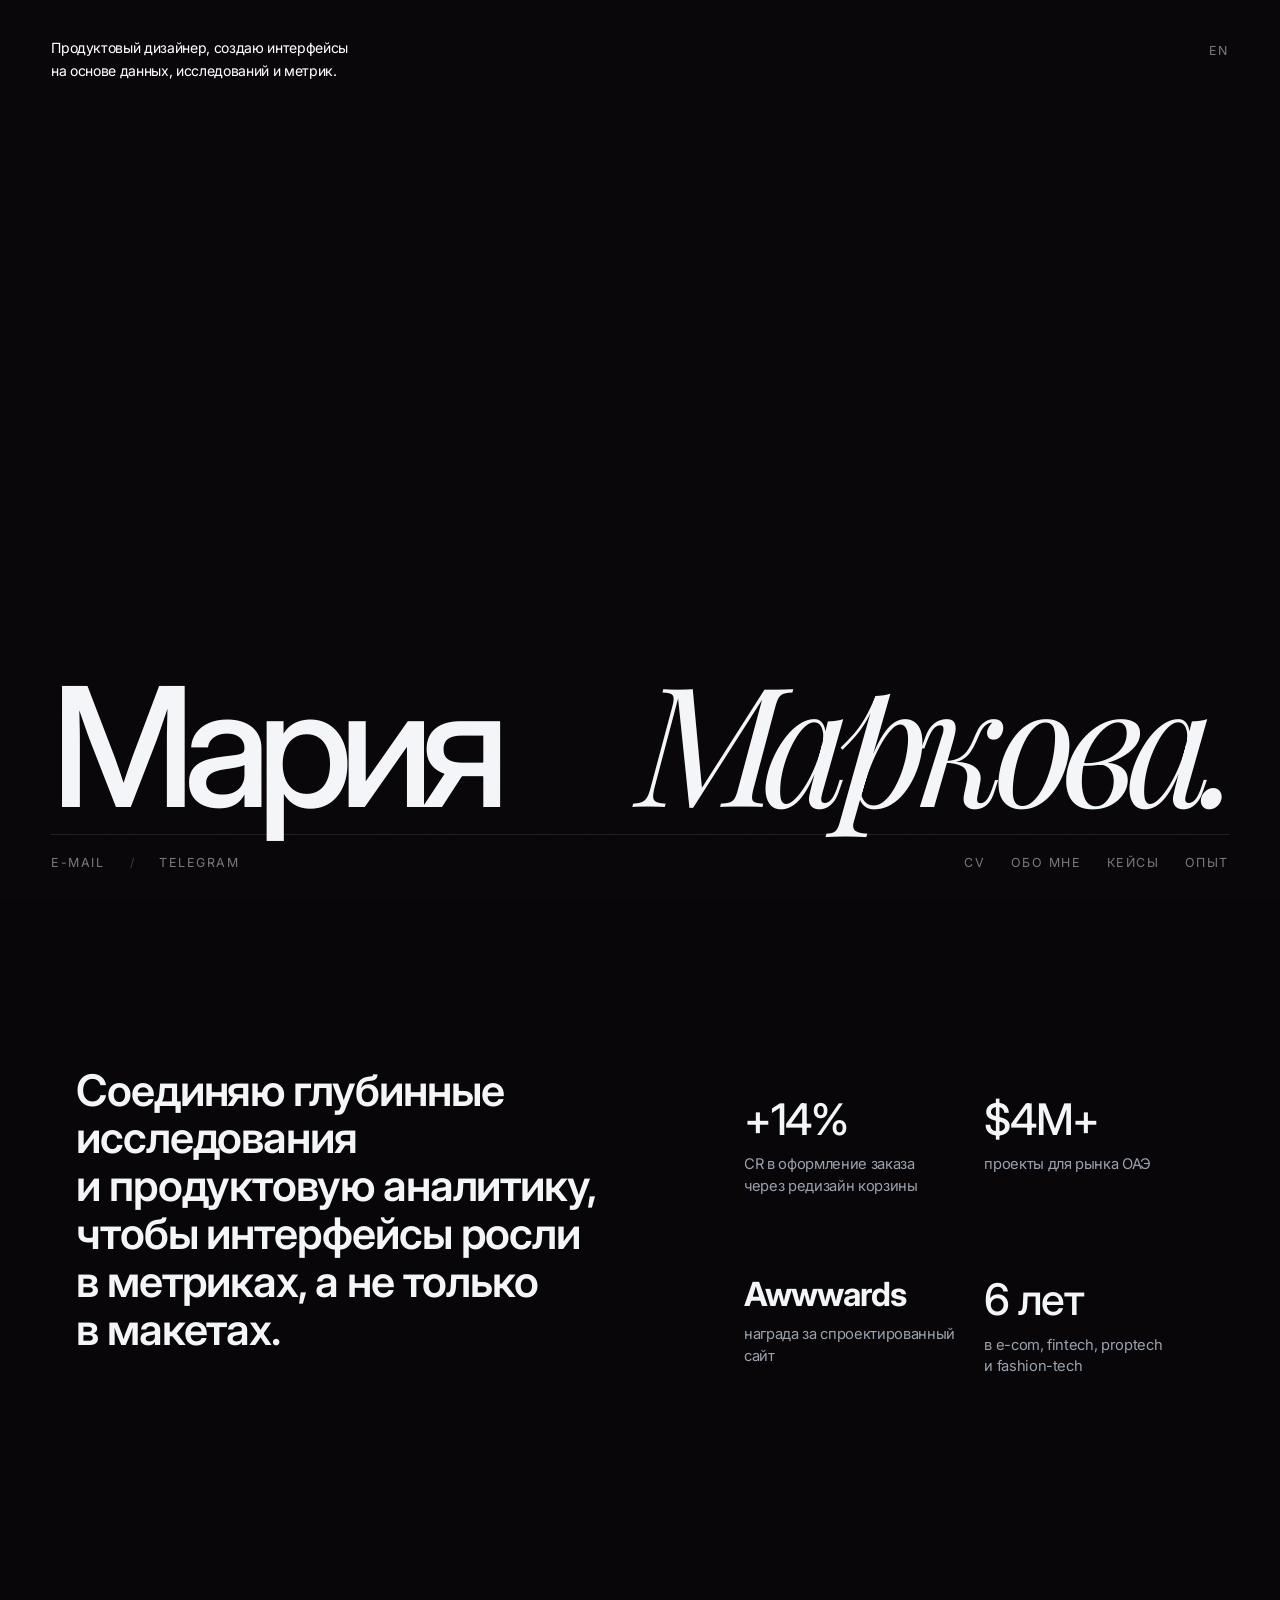
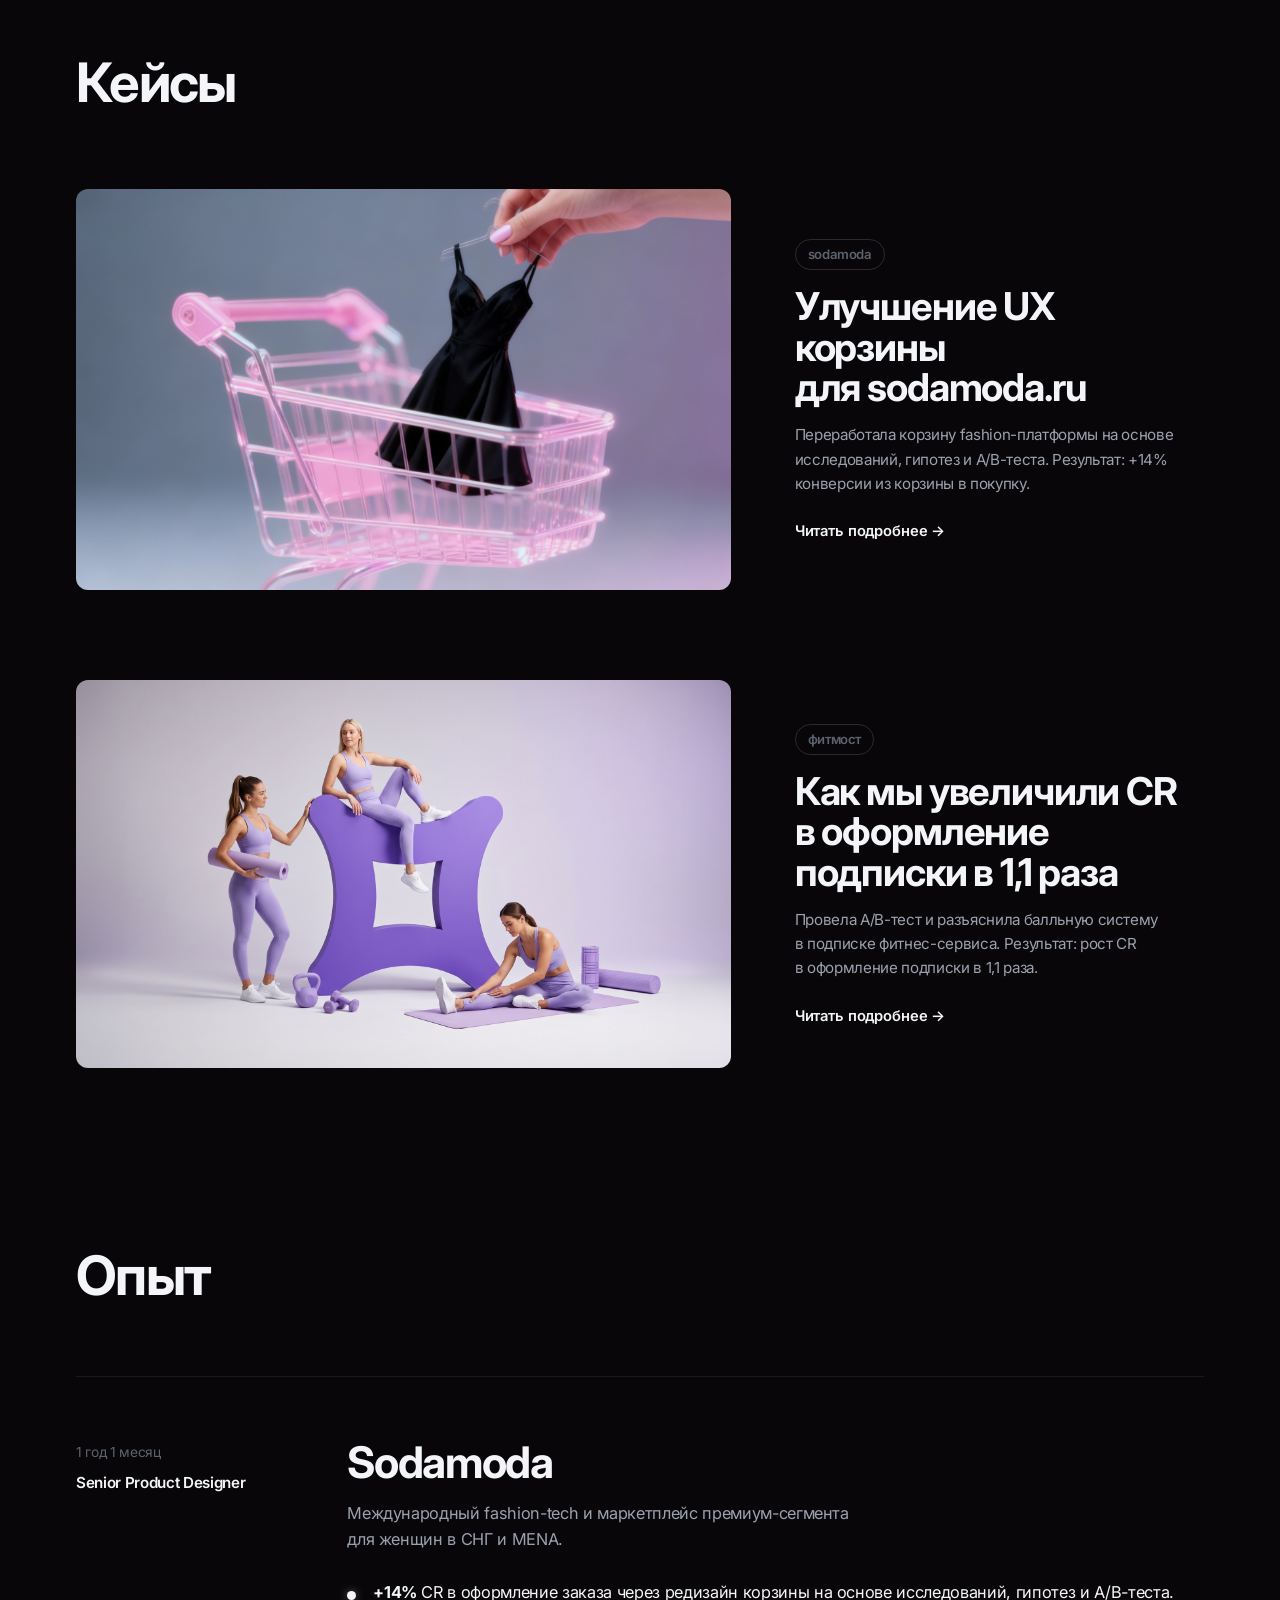
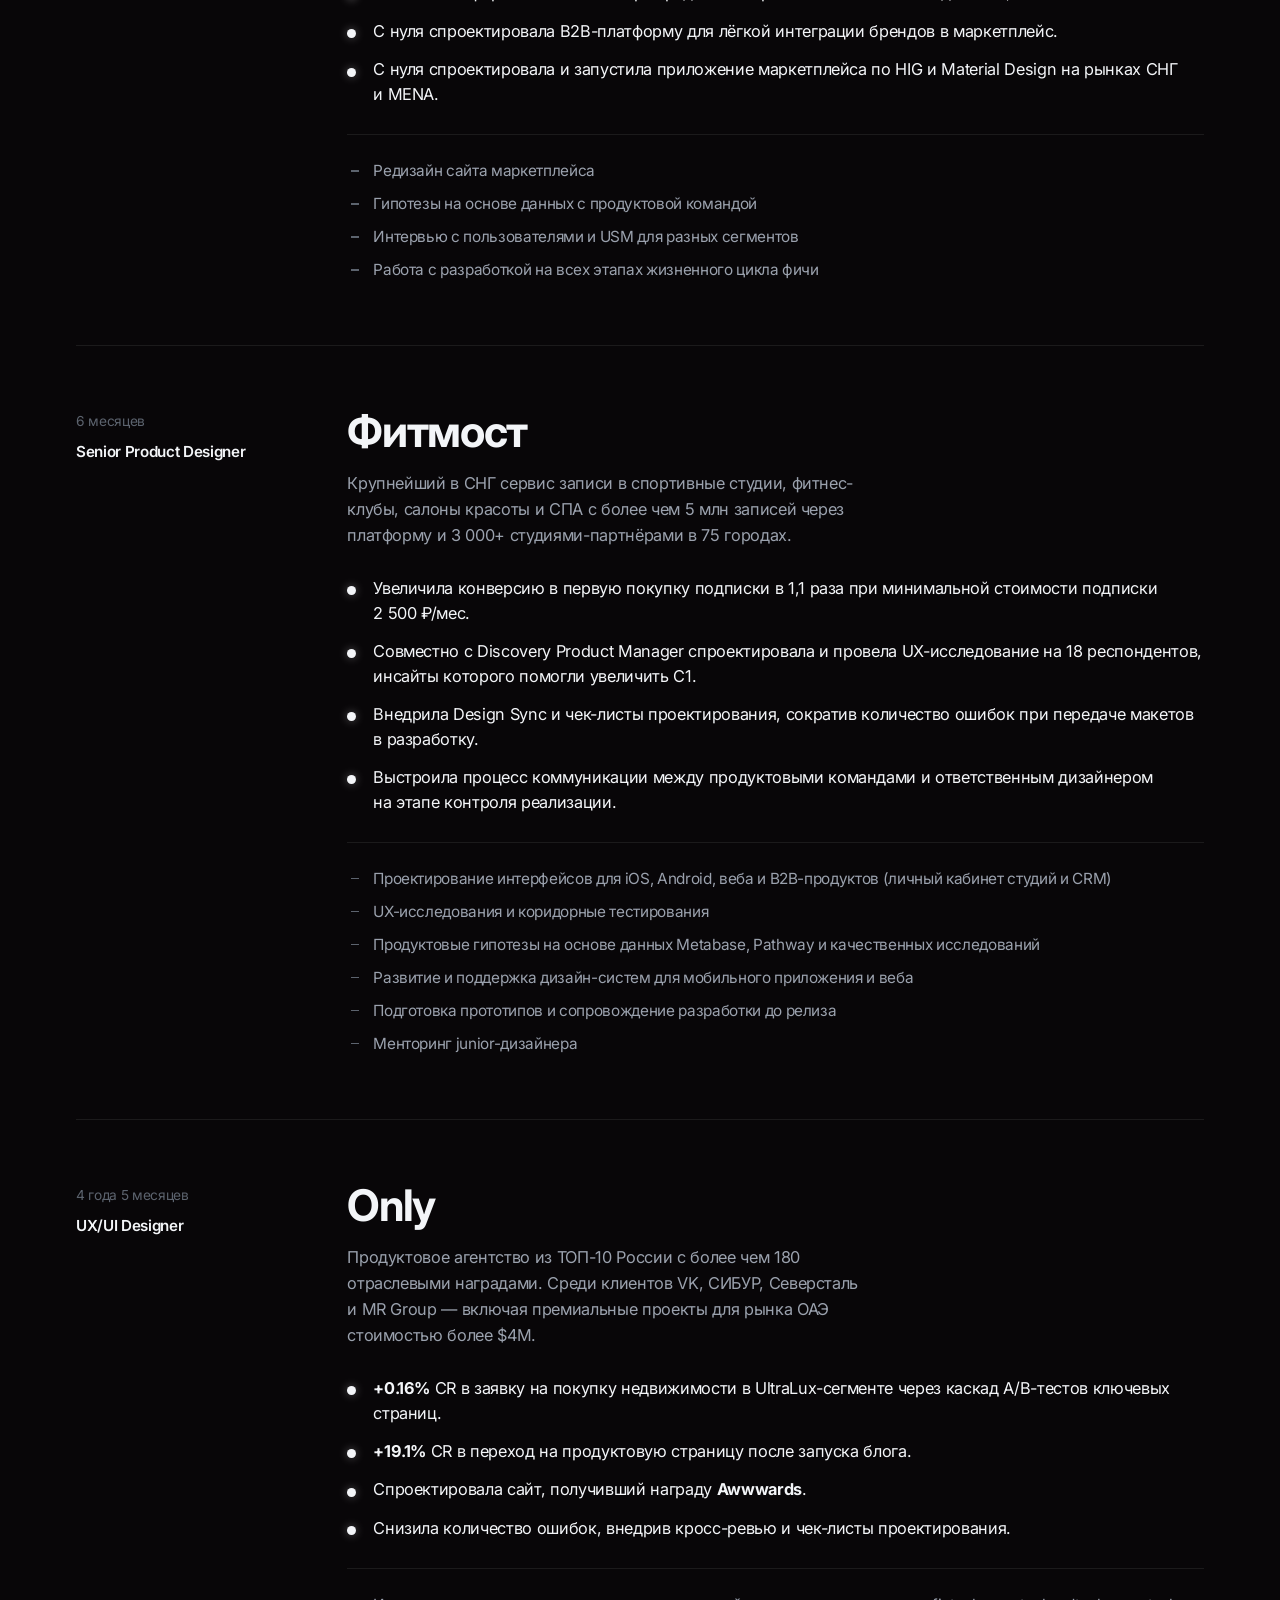
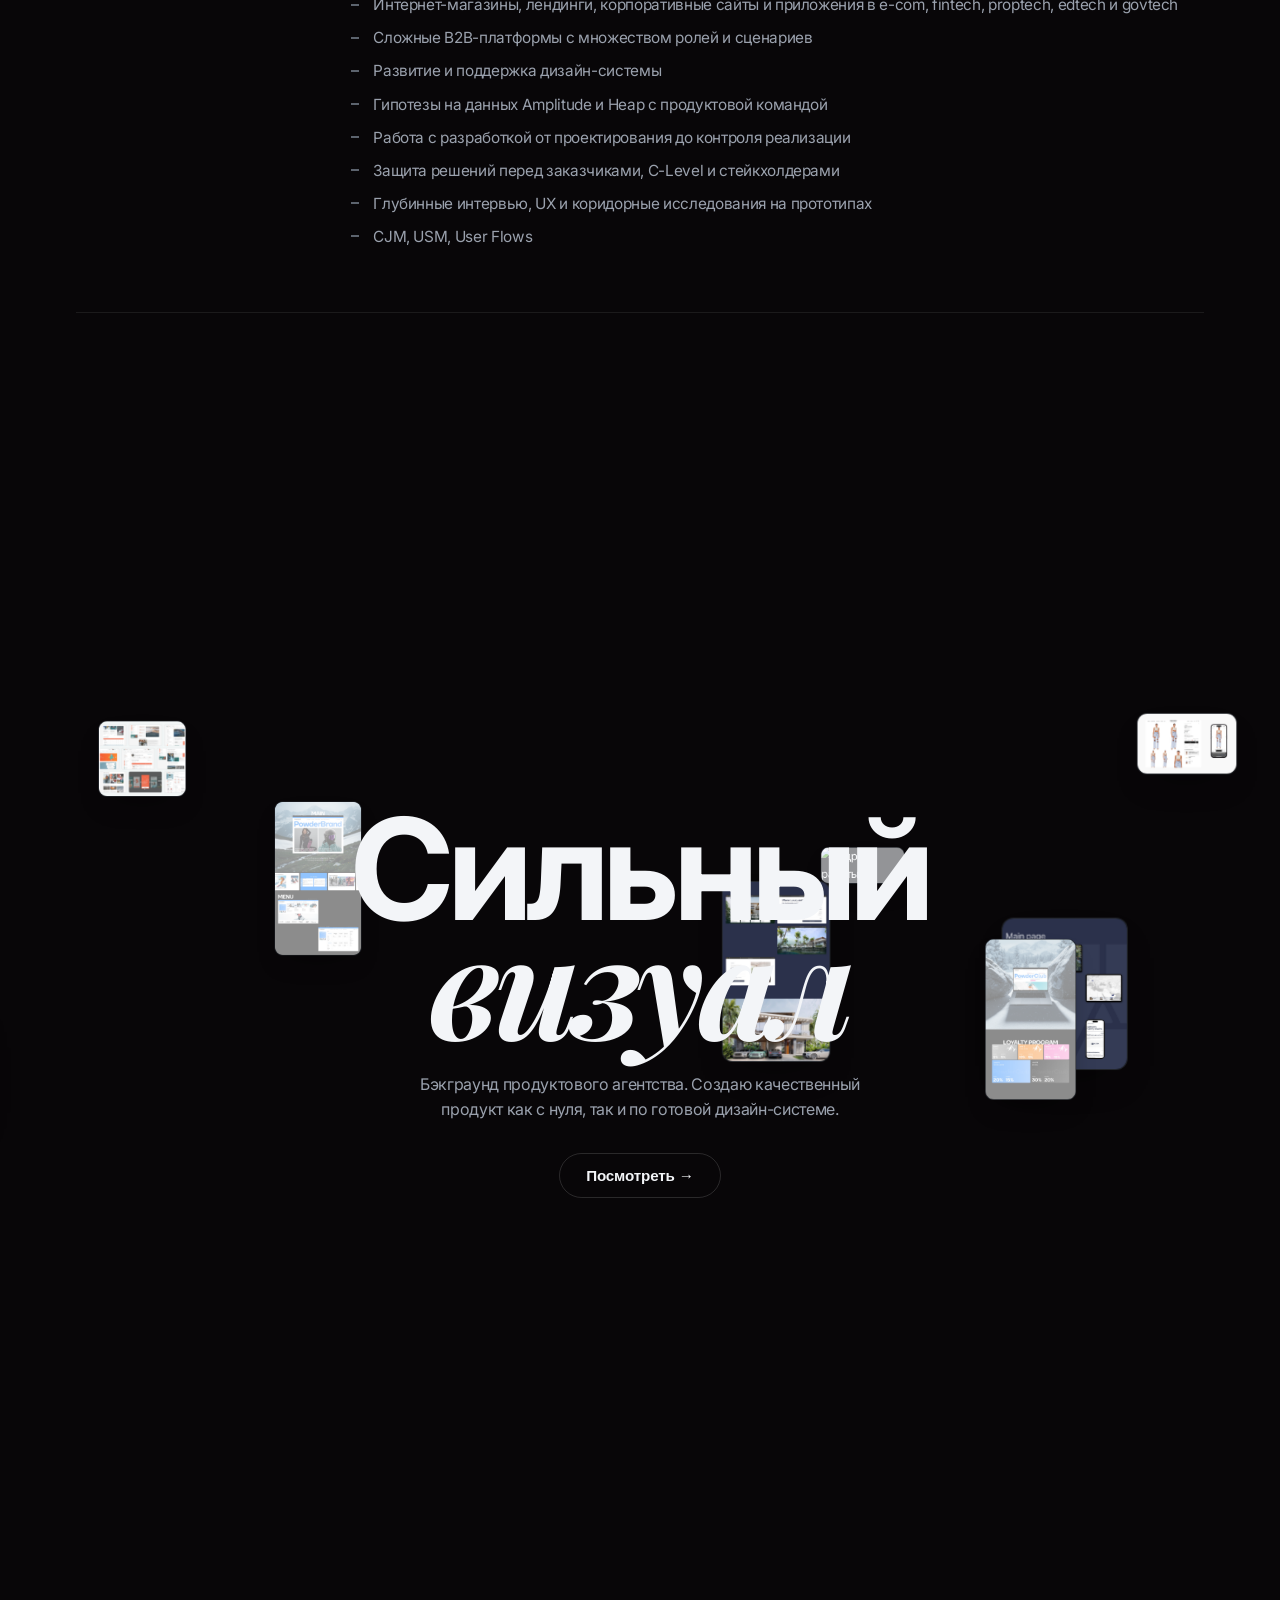
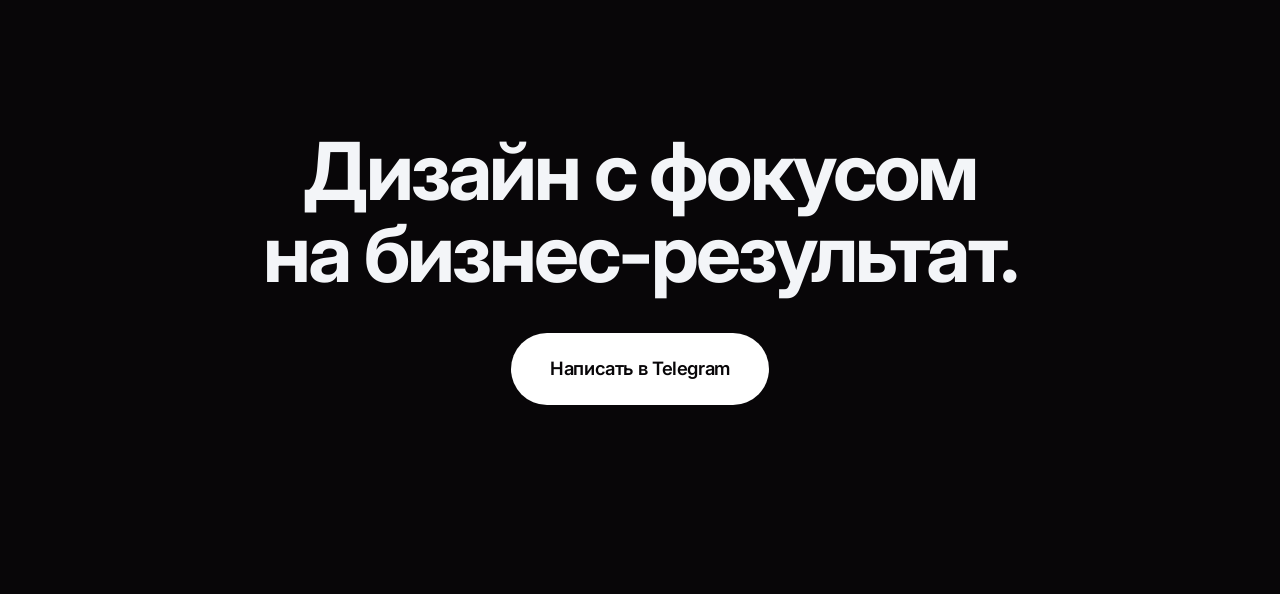
==== commit 1fa49e64: "Add 2 missed Fitmost visuals, fix dead link, move Sodamoda to gallery end Converted and added the tw" ====
--- a/index.html
+++ b/index.html
@@ -243,19 +243,19 @@
           <figure class="studio__pic" style="--x:9%; --y:30%; --w:128px; --ar:3/4" data-depth="0.05"><span class="studio__pic-float" style="--i:0"><img src="assets/images/Визуал/1619907070.png" alt="Кадр из работы" loading="lazy" /></span></figure>
           <figure class="studio__pic" style="--x:18%; --y:60%; --w:150px; --ar:4/3" data-depth="0.09"><span class="studio__pic-float" style="--i:1"><img src="assets/images/Визуал/1619907073.png" alt="Кадр из работы" loading="lazy" /></span></figure>
           <figure class="studio__pic" style="--x:6%; --y:76%; --w:110px; --ar:3/4" data-depth="0.07"><span class="studio__pic-float" style="--i:2"><img src="assets/images/Визуал/1619907080.jpg" alt="Кадр из работы" loading="lazy" /></span></figure>
-          <figure class="studio__pic" style="--x:27%; --y:20%; --w:120px; --ar:4/3" data-depth="0.11"><span class="studio__pic-float" style="--i:3"><img src="assets/images/Визуал/Frame 1000003143.png" alt="Кадр из работы" loading="lazy" /></span></figure>
-          <figure class="studio__pic" style="--x:40%; --y:38%; --w:138px; --ar:3/4" data-depth="0.04"><span class="studio__pic-float" style="--i:4"><img src="assets/images/Визуал/Frame 1000003842.png" alt="Кадр из работы" loading="lazy" /></span></figure>
-          <figure class="studio__pic" style="--x:50%; --y:78%; --w:132px; --ar:4/3" data-depth="0.10"><span class="studio__pic-float" style="--i:5"><img src="assets/images/Визуал/Frame 1000003846.png" alt="Кадр из работы" loading="lazy" /></span></figure>
-          <figure class="studio__pic" style="--x:60%; --y:22%; --w:118px; --ar:3/4" data-depth="0.08"><span class="studio__pic-float" style="--i:6"><img src="assets/images/Визуал/imageye___-_imgi_178_2cb3ccb989e1a77a768aba63ff47e96e3f18d7d6.webp" alt="Кадр из работы" loading="lazy" /></span></figure>
-          <figure class="studio__pic" style="--x:73%; --y:60%; --w:150px; --ar:4/3" data-depth="0.06"><span class="studio__pic-float" style="--i:7"><img src="assets/images/Визуал/imageye___-_imgi_184_882e721cca8494bd36cfc22d1e2830fc91c1c7ed.webp" alt="Кадр из работы" loading="lazy" /></span></figure>
-          <figure class="studio__pic" style="--x:88%; --y:28%; --w:120px; --ar:3/4" data-depth="0.12"><span class="studio__pic-float" style="--i:8"><img src="assets/images/Визуал/1619907067.jpg" alt="Кадр из работы" loading="lazy" /></span></figure>
-          <figure class="studio__pic" style="--x:93%; --y:70%; --w:126px; --ar:4/3" data-depth="0.05"><span class="studio__pic-float" style="--i:9"><img src="assets/images/Визуал/1619907079.jpg" alt="Кадр из работы" loading="lazy" /></span></figure>
-          <figure class="studio__pic" style="--x:81%; --y:76%; --w:104px; --ar:3/4" data-depth="0.09"><span class="studio__pic-float" style="--i:10"><img src="assets/images/Визуал/1619907082.jpg" alt="Кадр из работы" loading="lazy" /></span></figure>
-          <figure class="studio__pic" style="--x:36%; --y:74%; --w:112px; --ar:4/3" data-depth="0.07"><span class="studio__pic-float" style="--i:11"><img src="assets/images/Визуал/2.jpg" alt="Кадр из работы" loading="lazy" /></span></figure>
-          <figure class="studio__pic" style="--x:14%; --y:44%; --w:130px; --ar:3/4" data-depth="0.06"><span class="studio__pic-float" style="--i:12"><img src="assets/images/Визуал/Frame 1000003060.jpg" alt="Кадр из работы" loading="lazy" /></span></figure>
-          <figure class="studio__pic" style="--x:67%; --y:42%; --w:124px; --ar:4/3" data-depth="0.10"><span class="studio__pic-float" style="--i:13"><img src="assets/images/Визуал/Frame 1000003065.jpg" alt="Кадр из работы" loading="lazy" /></span></figure>
-          <figure class="studio__pic" style="--x:45%; --y:16%; --w:116px; --ar:3/4" data-depth="0.08"><span class="studio__pic-float" style="--i:14"><img src="assets/images/Визуал/Frame 149286834.jpg" alt="Кадр из работы" loading="lazy" /></span></figure>
-          <figure class="studio__pic" style="--x:96%; --y:46%; --w:140px; --ar:4/3" data-depth="0.05"><span class="studio__pic-float" style="--i:15"><img src="assets/images/Визуал/Мокап.jpg" alt="Кадр из работы" loading="lazy" /></span></figure>
+          <figure class="studio__pic" style="--x:60%; --y:22%; --w:118px; --ar:3/4" data-depth="0.08"><span class="studio__pic-float" style="--i:3"><img src="assets/images/Визуал/imageye___-_imgi_178_2cb3ccb989e1a77a768aba63ff47e96e3f18d7d6.webp" alt="Кадр из работы" loading="lazy" /></span></figure>
+          <figure class="studio__pic" style="--x:73%; --y:60%; --w:150px; --ar:4/3" data-depth="0.06"><span class="studio__pic-float" style="--i:4"><img src="assets/images/Визуал/imageye___-_imgi_184_882e721cca8494bd36cfc22d1e2830fc91c1c7ed.webp" alt="Кадр из работы" loading="lazy" /></span></figure>
+          <figure class="studio__pic" style="--x:88%; --y:28%; --w:120px; --ar:3/4" data-depth="0.12"><span class="studio__pic-float" style="--i:5"><img src="assets/images/Визуал/1619907067.jpg" alt="Кадр из работы" loading="lazy" /></span></figure>
+          <figure class="studio__pic" style="--x:93%; --y:70%; --w:126px; --ar:4/3" data-depth="0.05"><span class="studio__pic-float" style="--i:6"><img src="assets/images/Визуал/1619907079.jpg" alt="Кадр из работы" loading="lazy" /></span></figure>
+          <figure class="studio__pic" style="--x:81%; --y:76%; --w:104px; --ar:3/4" data-depth="0.09"><span class="studio__pic-float" style="--i:7"><img src="assets/images/Визуал/1619907082.jpg" alt="Кадр из работы" loading="lazy" /></span></figure>
+          <figure class="studio__pic" style="--x:36%; --y:74%; --w:112px; --ar:4/3" data-depth="0.07"><span class="studio__pic-float" style="--i:8"><img src="assets/images/Визуал/2.jpg" alt="Кадр из работы" loading="lazy" /></span></figure>
+          <figure class="studio__pic" style="--x:14%; --y:44%; --w:130px; --ar:3/4" data-depth="0.06"><span class="studio__pic-float" style="--i:9"><img src="assets/images/Визуал/Frame 1000003060.jpg" alt="Кадр из работы" loading="lazy" /></span></figure>
+          <figure class="studio__pic" style="--x:67%; --y:42%; --w:124px; --ar:4/3" data-depth="0.10"><span class="studio__pic-float" style="--i:10"><img src="assets/images/Визуал/Frame 1000003065.jpg" alt="Кадр из работы" loading="lazy" /></span></figure>
+          <figure class="studio__pic" style="--x:96%; --y:46%; --w:140px; --ar:4/3" data-depth="0.05"><span class="studio__pic-float" style="--i:11"><img src="assets/images/Визуал/Мокап.jpg" alt="Кадр из работы" loading="lazy" /></span></figure>
+          <figure class="studio__pic" style="--x:30%; --y:62%; --w:136px; --ar:4/3" data-depth="0.08"><span class="studio__pic-float" style="--i:12"><img src="assets/images/Визуал/Fitmost-sale.jpg" alt="Кадр из работы" loading="lazy" /></span></figure>
+          <figure class="studio__pic" style="--x:77%; --y:36%; --w:112px; --ar:3/4" data-depth="0.05"><span class="studio__pic-float" style="--i:13"><img src="assets/images/Визуал/Fitmost-app.jpg" alt="Кадр из работы" loading="lazy" /></span></figure>
+          <figure class="studio__pic" style="--x:40%; --y:38%; --w:138px; --ar:3/4" data-depth="0.04"><span class="studio__pic-float" style="--i:14"><img src="assets/images/Визуал/Frame 1000003842.png" alt="Кадр из работы" loading="lazy" /></span></figure>
+          <figure class="studio__pic" style="--x:45%; --y:16%; --w:116px; --ar:3/4" data-depth="0.08"><span class="studio__pic-float" style="--i:15"><img src="assets/images/Визуал/Frame 149286834.jpg" alt="Кадр из работы" loading="lazy" /></span></figure>
           <figure class="studio__pic" style="--x:22%; --y:82%; --w:118px; --ar:4/3" data-depth="0.06"><span class="studio__pic-float" style="--i:16"><img src="assets/images/Визуал/Статьи.jpg" alt="Кадр из работы" loading="lazy" /></span></figure>
         </div>
 
@@ -277,9 +277,6 @@
             <img src="assets/images/Визуал/1619907070.png" alt="Кадр из работы" />
             <img src="assets/images/Визуал/1619907073.png" alt="Кадр из работы" />
             <img src="assets/images/Визуал/1619907080.jpg" alt="Кадр из работы" />
-            <img src="assets/images/Визуал/Frame 1000003143.png" alt="Кадр из работы" />
-            <img src="assets/images/Визуал/Frame 1000003842.png" alt="Кадр из работы" />
-            <img src="assets/images/Визуал/Frame 1000003846.png" alt="Кадр из работы" />
             <img src="assets/images/Визуал/imageye___-_imgi_178_2cb3ccb989e1a77a768aba63ff47e96e3f18d7d6.webp" alt="Кадр из работы" />
             <img src="assets/images/Визуал/imageye___-_imgi_184_882e721cca8494bd36cfc22d1e2830fc91c1c7ed.webp" alt="Кадр из работы" />
             <img src="assets/images/Визуал/1619907067.jpg" alt="Кадр из работы" />
@@ -288,8 +285,11 @@
             <img src="assets/images/Визуал/2.jpg" alt="Кадр из работы" />
             <img src="assets/images/Визуал/Frame 1000003060.jpg" alt="Кадр из работы" />
             <img src="assets/images/Визуал/Frame 1000003065.jpg" alt="Кадр из работы" />
+            <img src="assets/images/Визуал/Мокап.jpg" alt="Кадр из работы" />
+            <img src="assets/images/Визуал/Fitmost-sale.jpg" alt="Кадр из работы" />
+            <img src="assets/images/Визуал/Fitmost-app.jpg" alt="Кадр из работы" />
+            <img src="assets/images/Визуал/Frame 1000003842.png" alt="Кадр из работы" />
             <img src="assets/images/Визуал/Frame 149286834.jpg" alt="Кадр из работы" />
-            <img src="assets/images/Визуал/Мокап.jpg" alt="Кадр из работы" />
             <img src="assets/images/Визуал/Статьи.jpg" alt="Кадр из работы" />
           </div>
         </div>
--- a/css/styles.css
+++ b/css/styles.css
@@ -977,9 +977,8 @@
 }
 .gallery-modal__grid img {
   width: 100%;
-  height: 100%;
-  aspect-ratio: 3 / 4;
-  object-fit: cover;
+  height: auto;
+  display: block;
   border-radius: 10px;
   border: 1px solid var(--line);
   cursor: pointer;
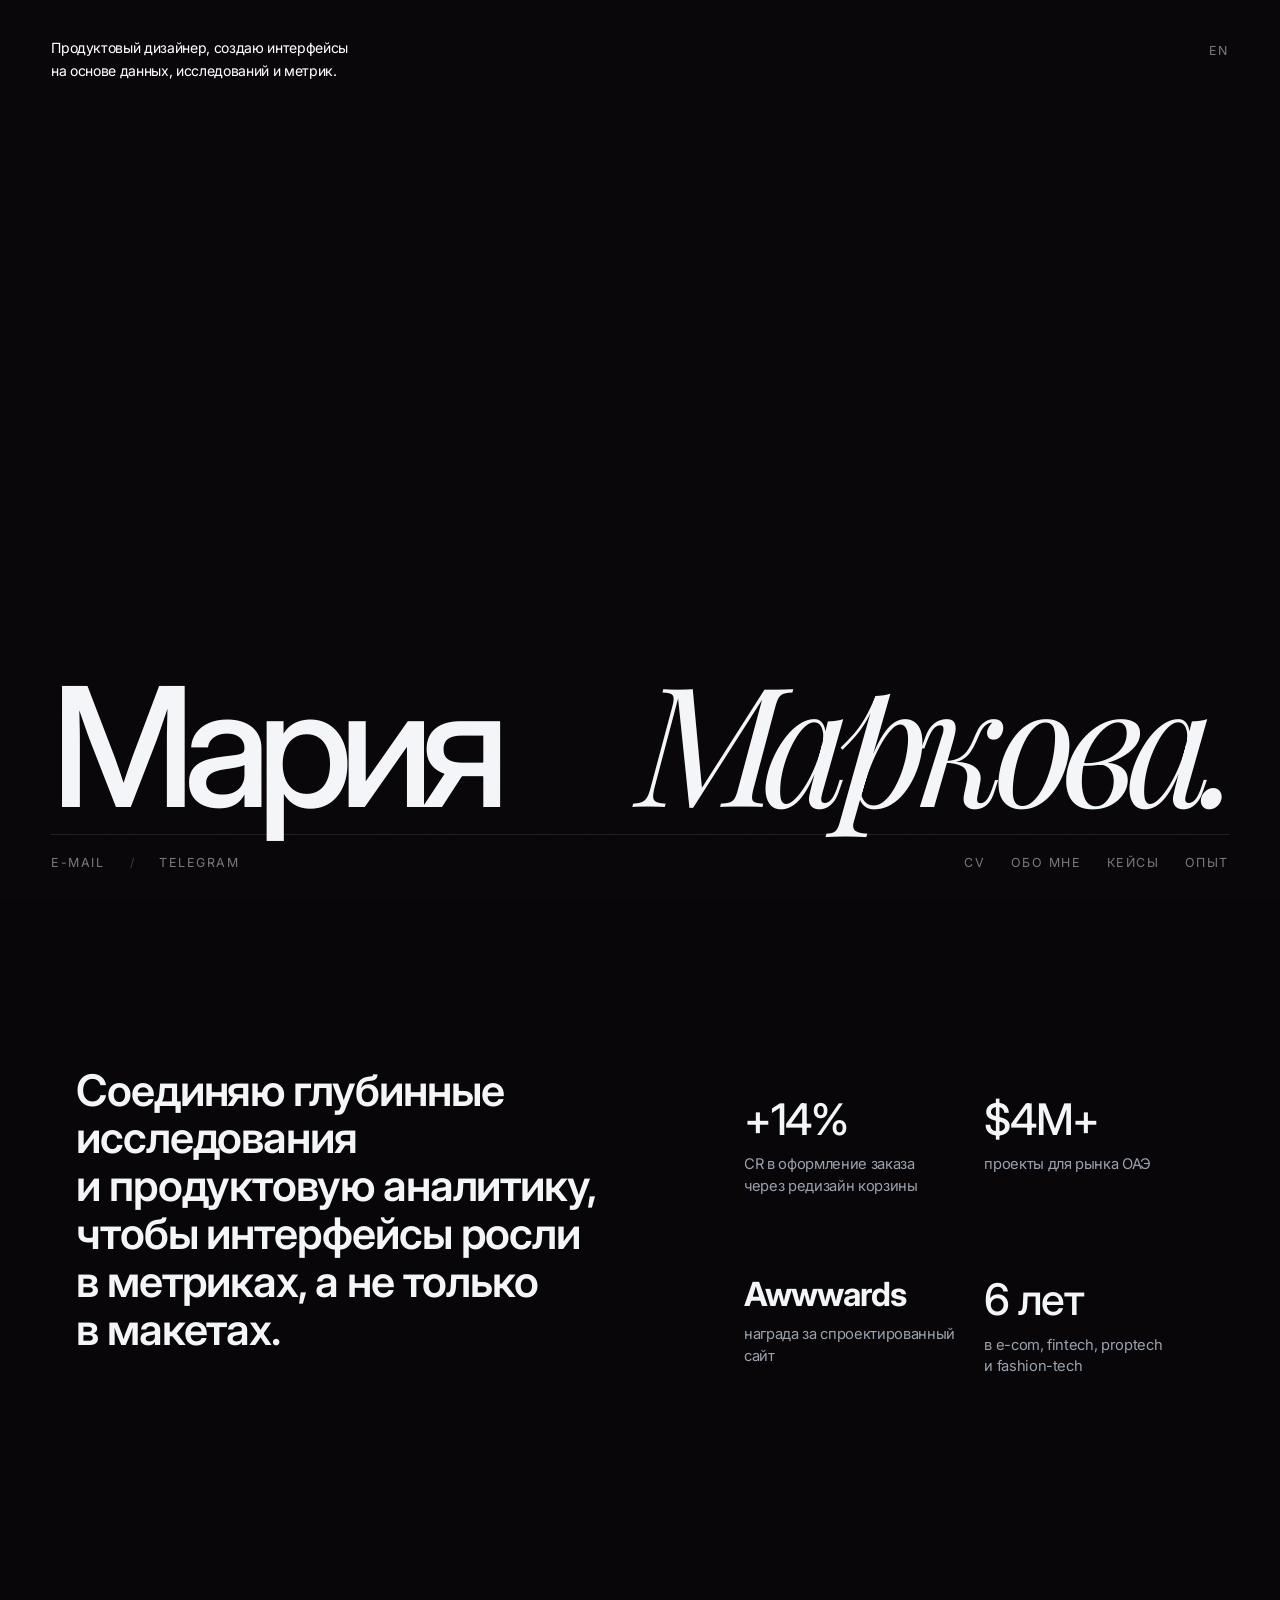
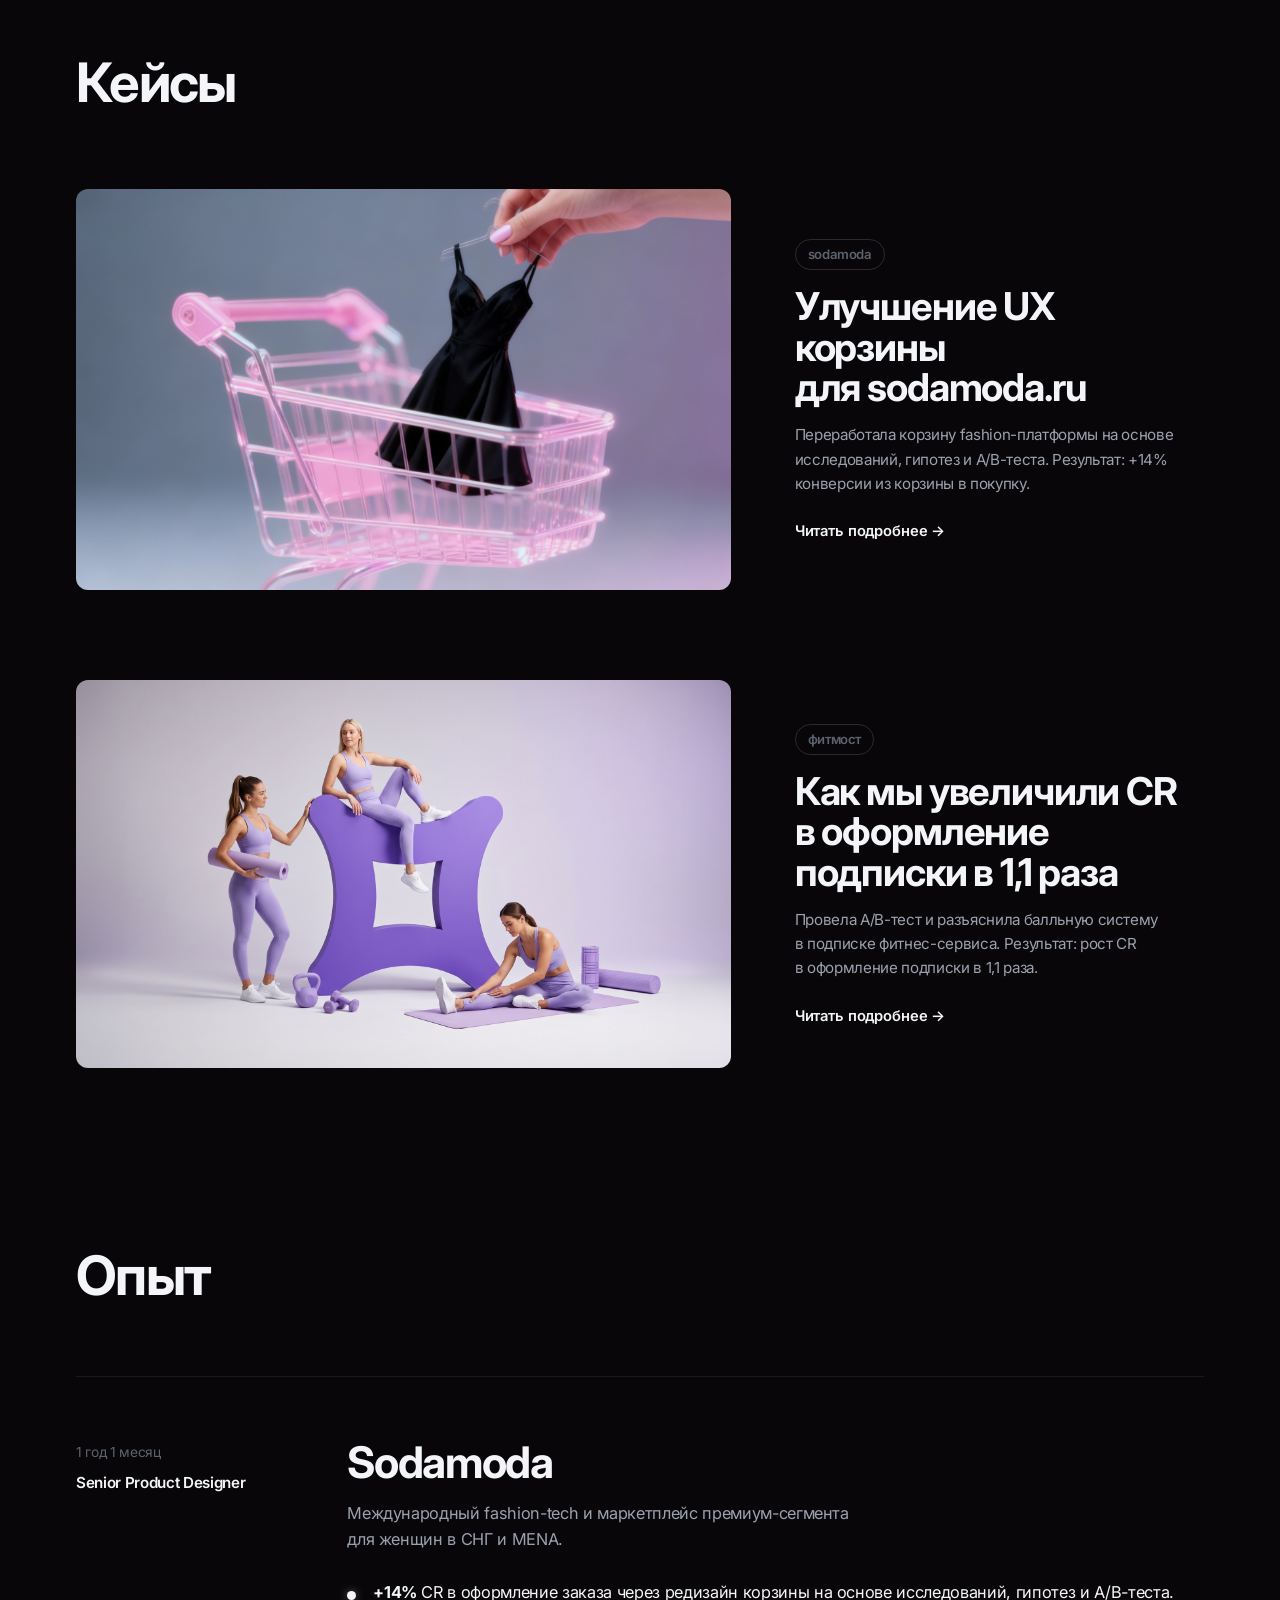
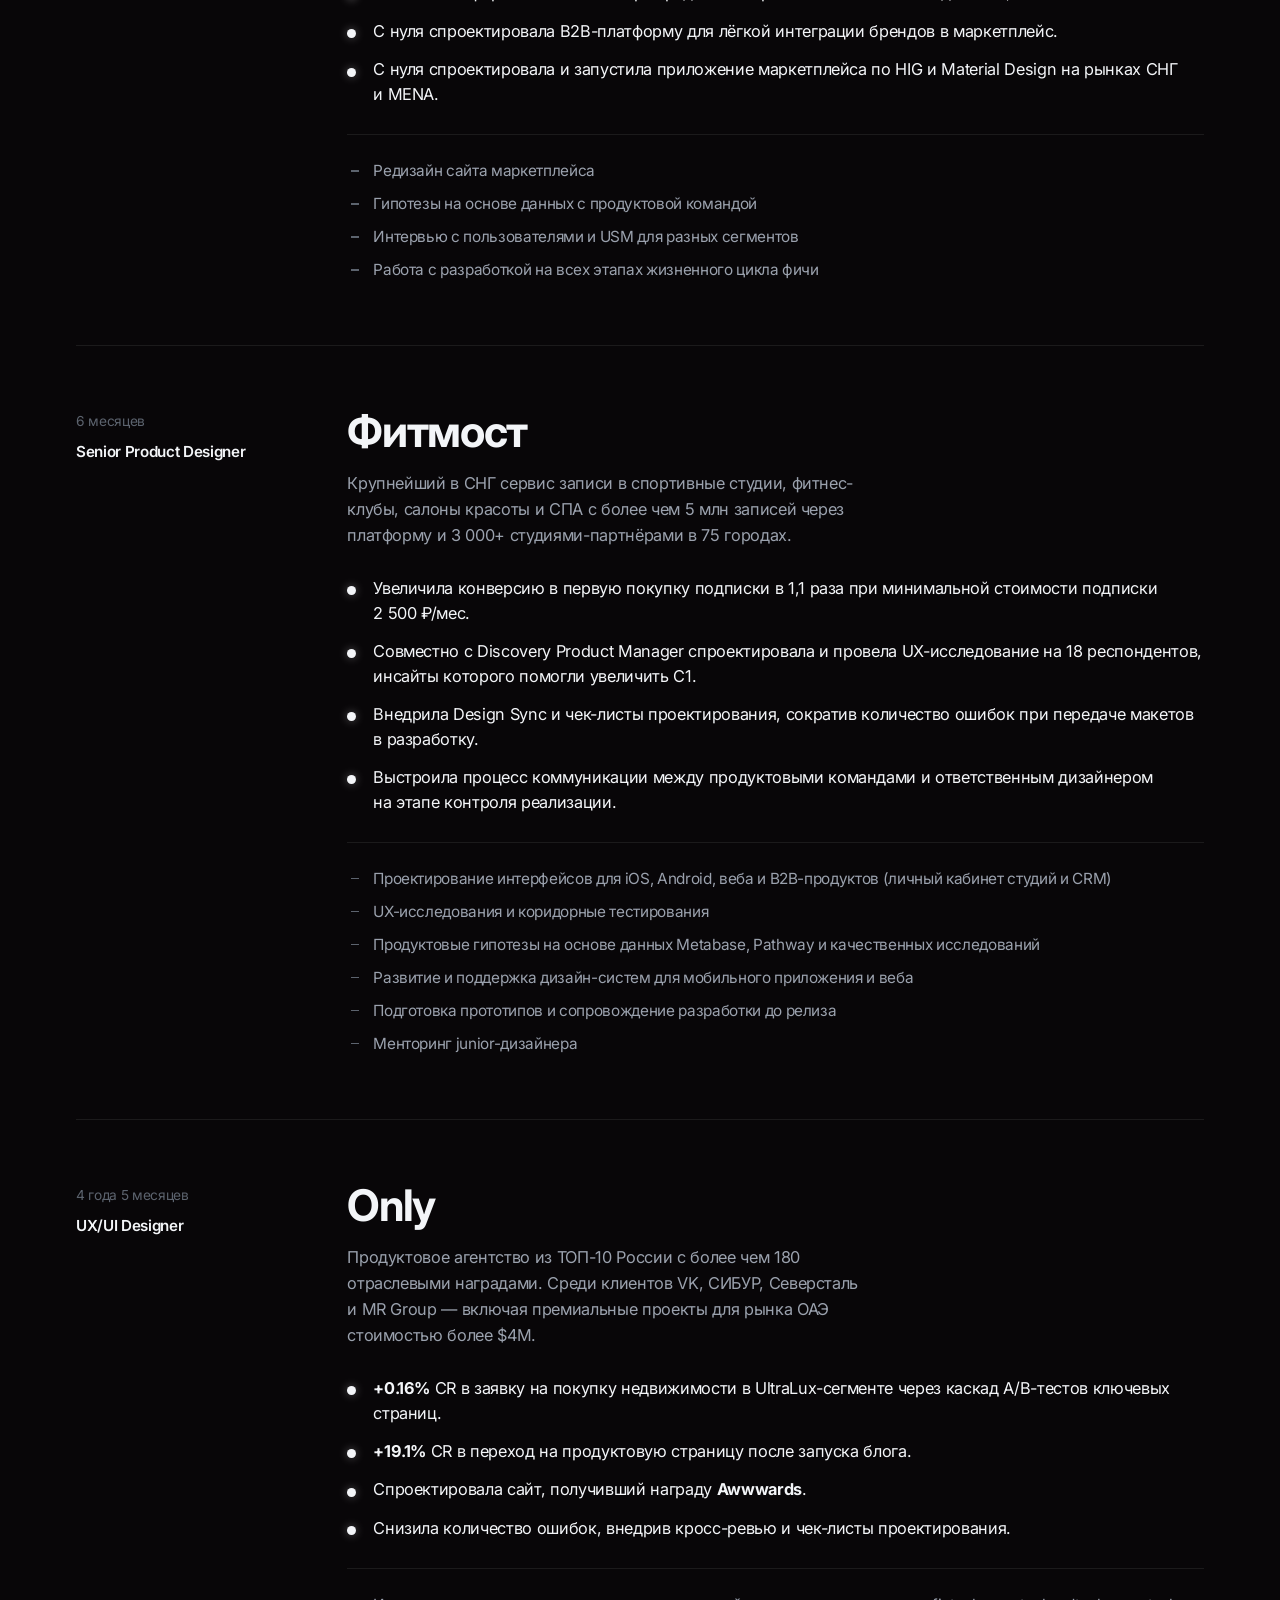
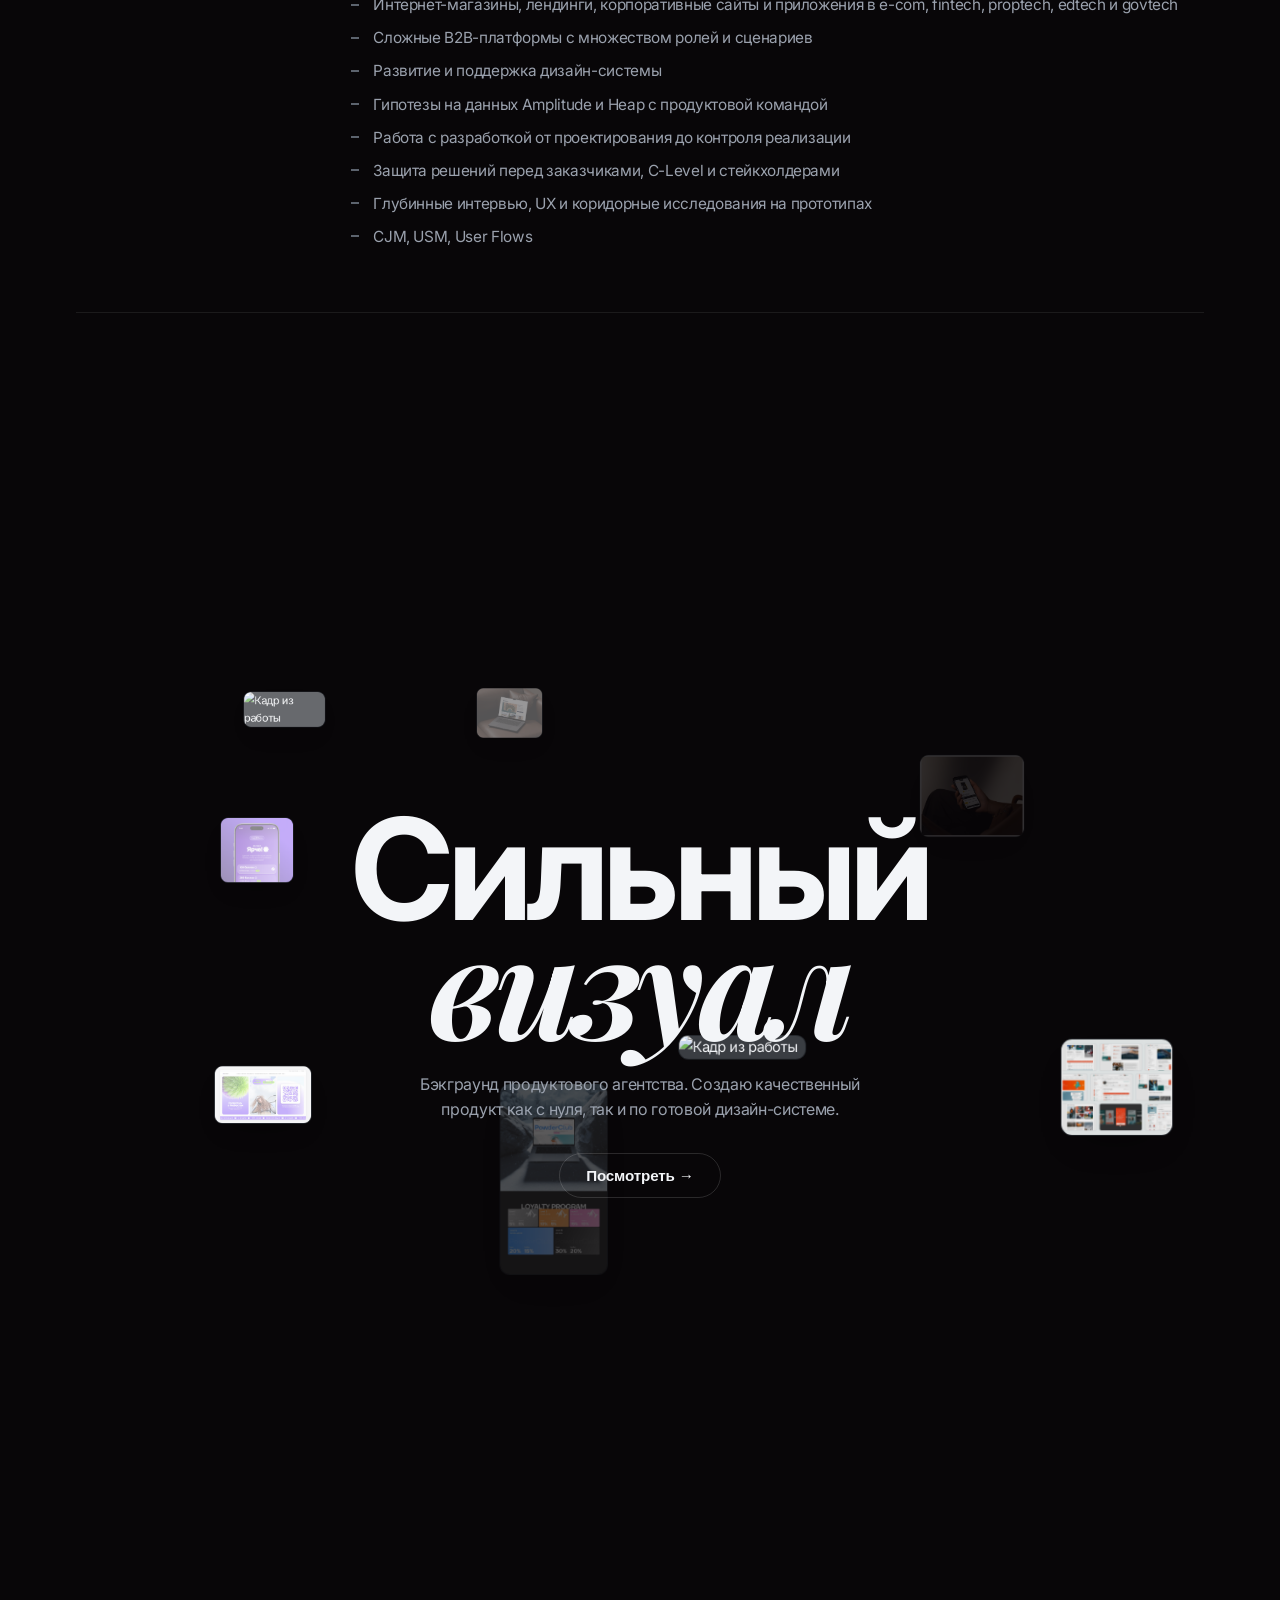
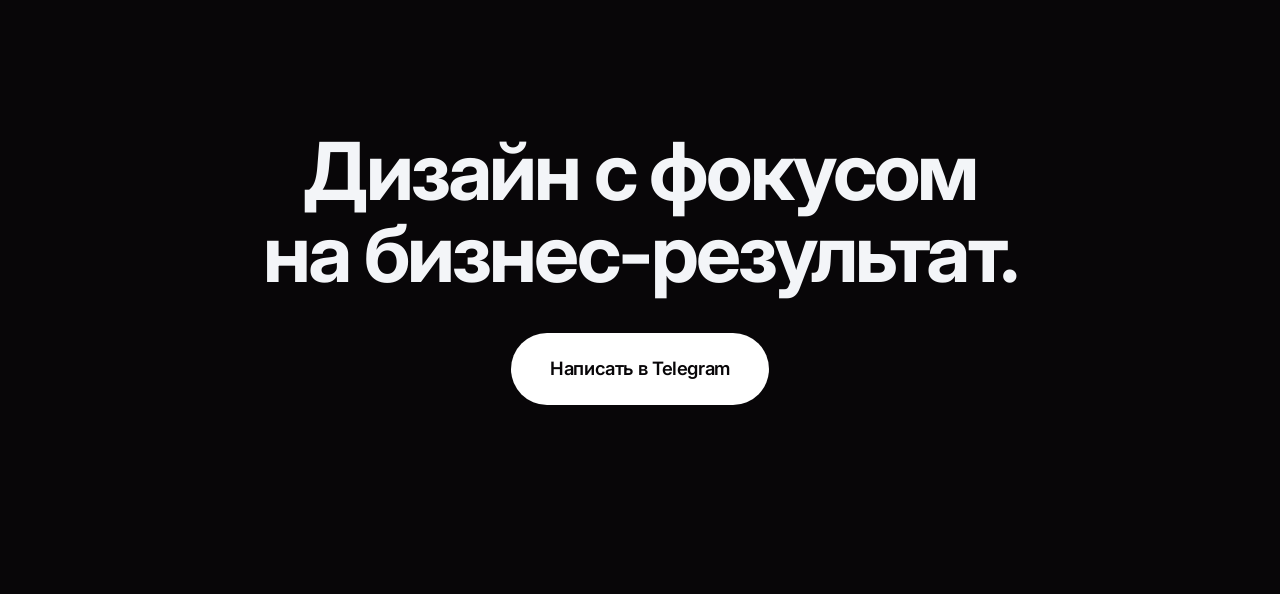
==== commit 8697a6da: "Move Fitmost images to the front of the Strong Visuals gallery Co-Authored-By: Claude Sonnet 5 <nore" ====
--- a/index.html
+++ b/index.html
@@ -240,20 +240,20 @@
       <!-- ============================ GALLERY (frames) ============================ -->
       <section class="studio" id="gallery">
         <div class="studio__scatter" aria-hidden="true">
-          <figure class="studio__pic" style="--x:9%; --y:30%; --w:128px; --ar:3/4" data-depth="0.05"><span class="studio__pic-float" style="--i:0"><img src="assets/images/Визуал/1619907070.png" alt="Кадр из работы" loading="lazy" /></span></figure>
-          <figure class="studio__pic" style="--x:18%; --y:60%; --w:150px; --ar:4/3" data-depth="0.09"><span class="studio__pic-float" style="--i:1"><img src="assets/images/Визуал/1619907073.png" alt="Кадр из работы" loading="lazy" /></span></figure>
-          <figure class="studio__pic" style="--x:6%; --y:76%; --w:110px; --ar:3/4" data-depth="0.07"><span class="studio__pic-float" style="--i:2"><img src="assets/images/Визуал/1619907080.jpg" alt="Кадр из работы" loading="lazy" /></span></figure>
-          <figure class="studio__pic" style="--x:60%; --y:22%; --w:118px; --ar:3/4" data-depth="0.08"><span class="studio__pic-float" style="--i:3"><img src="assets/images/Визуал/imageye___-_imgi_178_2cb3ccb989e1a77a768aba63ff47e96e3f18d7d6.webp" alt="Кадр из работы" loading="lazy" /></span></figure>
-          <figure class="studio__pic" style="--x:73%; --y:60%; --w:150px; --ar:4/3" data-depth="0.06"><span class="studio__pic-float" style="--i:4"><img src="assets/images/Визуал/imageye___-_imgi_184_882e721cca8494bd36cfc22d1e2830fc91c1c7ed.webp" alt="Кадр из работы" loading="lazy" /></span></figure>
-          <figure class="studio__pic" style="--x:88%; --y:28%; --w:120px; --ar:3/4" data-depth="0.12"><span class="studio__pic-float" style="--i:5"><img src="assets/images/Визуал/1619907067.jpg" alt="Кадр из работы" loading="lazy" /></span></figure>
-          <figure class="studio__pic" style="--x:93%; --y:70%; --w:126px; --ar:4/3" data-depth="0.05"><span class="studio__pic-float" style="--i:6"><img src="assets/images/Визуал/1619907079.jpg" alt="Кадр из работы" loading="lazy" /></span></figure>
-          <figure class="studio__pic" style="--x:81%; --y:76%; --w:104px; --ar:3/4" data-depth="0.09"><span class="studio__pic-float" style="--i:7"><img src="assets/images/Визуал/1619907082.jpg" alt="Кадр из работы" loading="lazy" /></span></figure>
-          <figure class="studio__pic" style="--x:36%; --y:74%; --w:112px; --ar:4/3" data-depth="0.07"><span class="studio__pic-float" style="--i:8"><img src="assets/images/Визуал/2.jpg" alt="Кадр из работы" loading="lazy" /></span></figure>
-          <figure class="studio__pic" style="--x:14%; --y:44%; --w:130px; --ar:3/4" data-depth="0.06"><span class="studio__pic-float" style="--i:9"><img src="assets/images/Визуал/Frame 1000003060.jpg" alt="Кадр из работы" loading="lazy" /></span></figure>
-          <figure class="studio__pic" style="--x:67%; --y:42%; --w:124px; --ar:4/3" data-depth="0.10"><span class="studio__pic-float" style="--i:10"><img src="assets/images/Визуал/Frame 1000003065.jpg" alt="Кадр из работы" loading="lazy" /></span></figure>
-          <figure class="studio__pic" style="--x:96%; --y:46%; --w:140px; --ar:4/3" data-depth="0.05"><span class="studio__pic-float" style="--i:11"><img src="assets/images/Визуал/Мокап.jpg" alt="Кадр из работы" loading="lazy" /></span></figure>
-          <figure class="studio__pic" style="--x:30%; --y:62%; --w:136px; --ar:4/3" data-depth="0.08"><span class="studio__pic-float" style="--i:12"><img src="assets/images/Визуал/Fitmost-sale.jpg" alt="Кадр из работы" loading="lazy" /></span></figure>
-          <figure class="studio__pic" style="--x:77%; --y:36%; --w:112px; --ar:3/4" data-depth="0.05"><span class="studio__pic-float" style="--i:13"><img src="assets/images/Визуал/Fitmost-app.jpg" alt="Кадр из работы" loading="lazy" /></span></figure>
+          <figure class="studio__pic" style="--x:30%; --y:62%; --w:136px; --ar:4/3" data-depth="0.08"><span class="studio__pic-float" style="--i:0"><img src="assets/images/Визуал/Fitmost-sale.jpg" alt="Кадр из работы" loading="lazy" /></span></figure>
+          <figure class="studio__pic" style="--x:77%; --y:36%; --w:112px; --ar:3/4" data-depth="0.05"><span class="studio__pic-float" style="--i:1"><img src="assets/images/Визуал/Fitmost-app.jpg" alt="Кадр из работы" loading="lazy" /></span></figure>
+          <figure class="studio__pic" style="--x:9%; --y:30%; --w:128px; --ar:3/4" data-depth="0.05"><span class="studio__pic-float" style="--i:2"><img src="assets/images/Визуал/1619907070.png" alt="Кадр из работы" loading="lazy" /></span></figure>
+          <figure class="studio__pic" style="--x:18%; --y:60%; --w:150px; --ar:4/3" data-depth="0.09"><span class="studio__pic-float" style="--i:3"><img src="assets/images/Визуал/1619907073.png" alt="Кадр из работы" loading="lazy" /></span></figure>
+          <figure class="studio__pic" style="--x:6%; --y:76%; --w:110px; --ar:3/4" data-depth="0.07"><span class="studio__pic-float" style="--i:4"><img src="assets/images/Визуал/1619907080.jpg" alt="Кадр из работы" loading="lazy" /></span></figure>
+          <figure class="studio__pic" style="--x:60%; --y:22%; --w:118px; --ar:3/4" data-depth="0.08"><span class="studio__pic-float" style="--i:5"><img src="assets/images/Визуал/imageye___-_imgi_178_2cb3ccb989e1a77a768aba63ff47e96e3f18d7d6.webp" alt="Кадр из работы" loading="lazy" /></span></figure>
+          <figure class="studio__pic" style="--x:73%; --y:60%; --w:150px; --ar:4/3" data-depth="0.06"><span class="studio__pic-float" style="--i:6"><img src="assets/images/Визуал/imageye___-_imgi_184_882e721cca8494bd36cfc22d1e2830fc91c1c7ed.webp" alt="Кадр из работы" loading="lazy" /></span></figure>
+          <figure class="studio__pic" style="--x:88%; --y:28%; --w:120px; --ar:3/4" data-depth="0.12"><span class="studio__pic-float" style="--i:7"><img src="assets/images/Визуал/1619907067.jpg" alt="Кадр из работы" loading="lazy" /></span></figure>
+          <figure class="studio__pic" style="--x:93%; --y:70%; --w:126px; --ar:4/3" data-depth="0.05"><span class="studio__pic-float" style="--i:8"><img src="assets/images/Визуал/1619907079.jpg" alt="Кадр из работы" loading="lazy" /></span></figure>
+          <figure class="studio__pic" style="--x:81%; --y:76%; --w:104px; --ar:3/4" data-depth="0.09"><span class="studio__pic-float" style="--i:9"><img src="assets/images/Визуал/1619907082.jpg" alt="Кадр из работы" loading="lazy" /></span></figure>
+          <figure class="studio__pic" style="--x:36%; --y:74%; --w:112px; --ar:4/3" data-depth="0.07"><span class="studio__pic-float" style="--i:10"><img src="assets/images/Визуал/2.jpg" alt="Кадр из работы" loading="lazy" /></span></figure>
+          <figure class="studio__pic" style="--x:14%; --y:44%; --w:130px; --ar:3/4" data-depth="0.06"><span class="studio__pic-float" style="--i:11"><img src="assets/images/Визуал/Frame 1000003060.jpg" alt="Кадр из работы" loading="lazy" /></span></figure>
+          <figure class="studio__pic" style="--x:67%; --y:42%; --w:124px; --ar:4/3" data-depth="0.10"><span class="studio__pic-float" style="--i:12"><img src="assets/images/Визуал/Frame 1000003065.jpg" alt="Кадр из работы" loading="lazy" /></span></figure>
+          <figure class="studio__pic" style="--x:96%; --y:46%; --w:140px; --ar:4/3" data-depth="0.05"><span class="studio__pic-float" style="--i:13"><img src="assets/images/Визуал/Мокап.jpg" alt="Кадр из работы" loading="lazy" /></span></figure>
           <figure class="studio__pic" style="--x:40%; --y:38%; --w:138px; --ar:3/4" data-depth="0.04"><span class="studio__pic-float" style="--i:14"><img src="assets/images/Визуал/Frame 1000003842.png" alt="Кадр из работы" loading="lazy" /></span></figure>
           <figure class="studio__pic" style="--x:45%; --y:16%; --w:116px; --ar:3/4" data-depth="0.08"><span class="studio__pic-float" style="--i:15"><img src="assets/images/Визуал/Frame 149286834.jpg" alt="Кадр из работы" loading="lazy" /></span></figure>
           <figure class="studio__pic" style="--x:22%; --y:82%; --w:118px; --ar:4/3" data-depth="0.06"><span class="studio__pic-float" style="--i:16"><img src="assets/images/Визуал/Статьи.jpg" alt="Кадр из работы" loading="lazy" /></span></figure>
@@ -274,6 +274,8 @@
             <button class="lightbox__close gallery-modal__close" type="button" aria-label="Закрыть">&times;</button>
           </div>
           <div class="gallery-modal__grid">
+            <img src="assets/images/Визуал/Fitmost-sale.jpg" alt="Кадр из работы" />
+            <img src="assets/images/Визуал/Fitmost-app.jpg" alt="Кадр из работы" />
             <img src="assets/images/Визуал/1619907070.png" alt="Кадр из работы" />
             <img src="assets/images/Визуал/1619907073.png" alt="Кадр из работы" />
             <img src="assets/images/Визуал/1619907080.jpg" alt="Кадр из работы" />
@@ -286,8 +288,6 @@
             <img src="assets/images/Визуал/Frame 1000003060.jpg" alt="Кадр из работы" />
             <img src="assets/images/Визуал/Frame 1000003065.jpg" alt="Кадр из работы" />
             <img src="assets/images/Визуал/Мокап.jpg" alt="Кадр из работы" />
-            <img src="assets/images/Визуал/Fitmost-sale.jpg" alt="Кадр из работы" />
-            <img src="assets/images/Визуал/Fitmost-app.jpg" alt="Кадр из работы" />
             <img src="assets/images/Визуал/Frame 1000003842.png" alt="Кадр из работы" />
             <img src="assets/images/Визуал/Frame 149286834.jpg" alt="Кадр из работы" />
             <img src="assets/images/Визуал/Статьи.jpg" alt="Кадр из работы" />
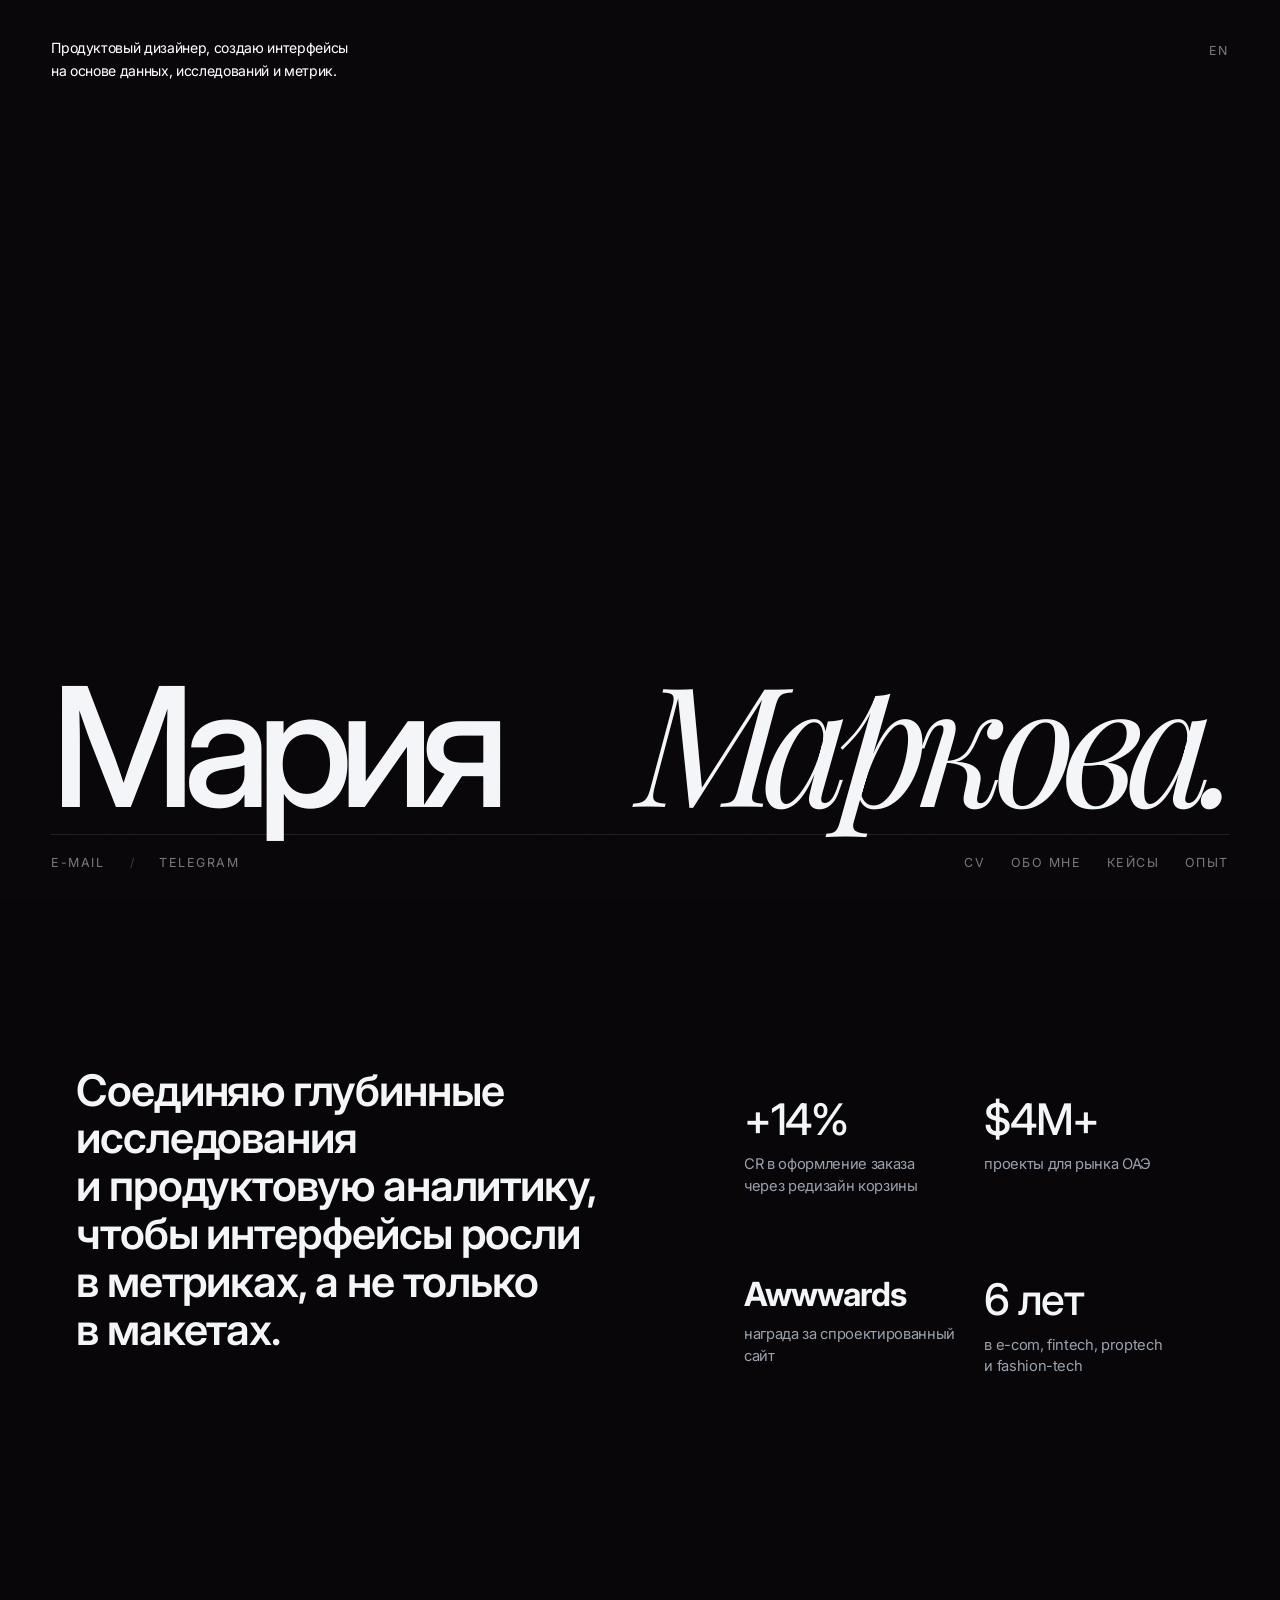
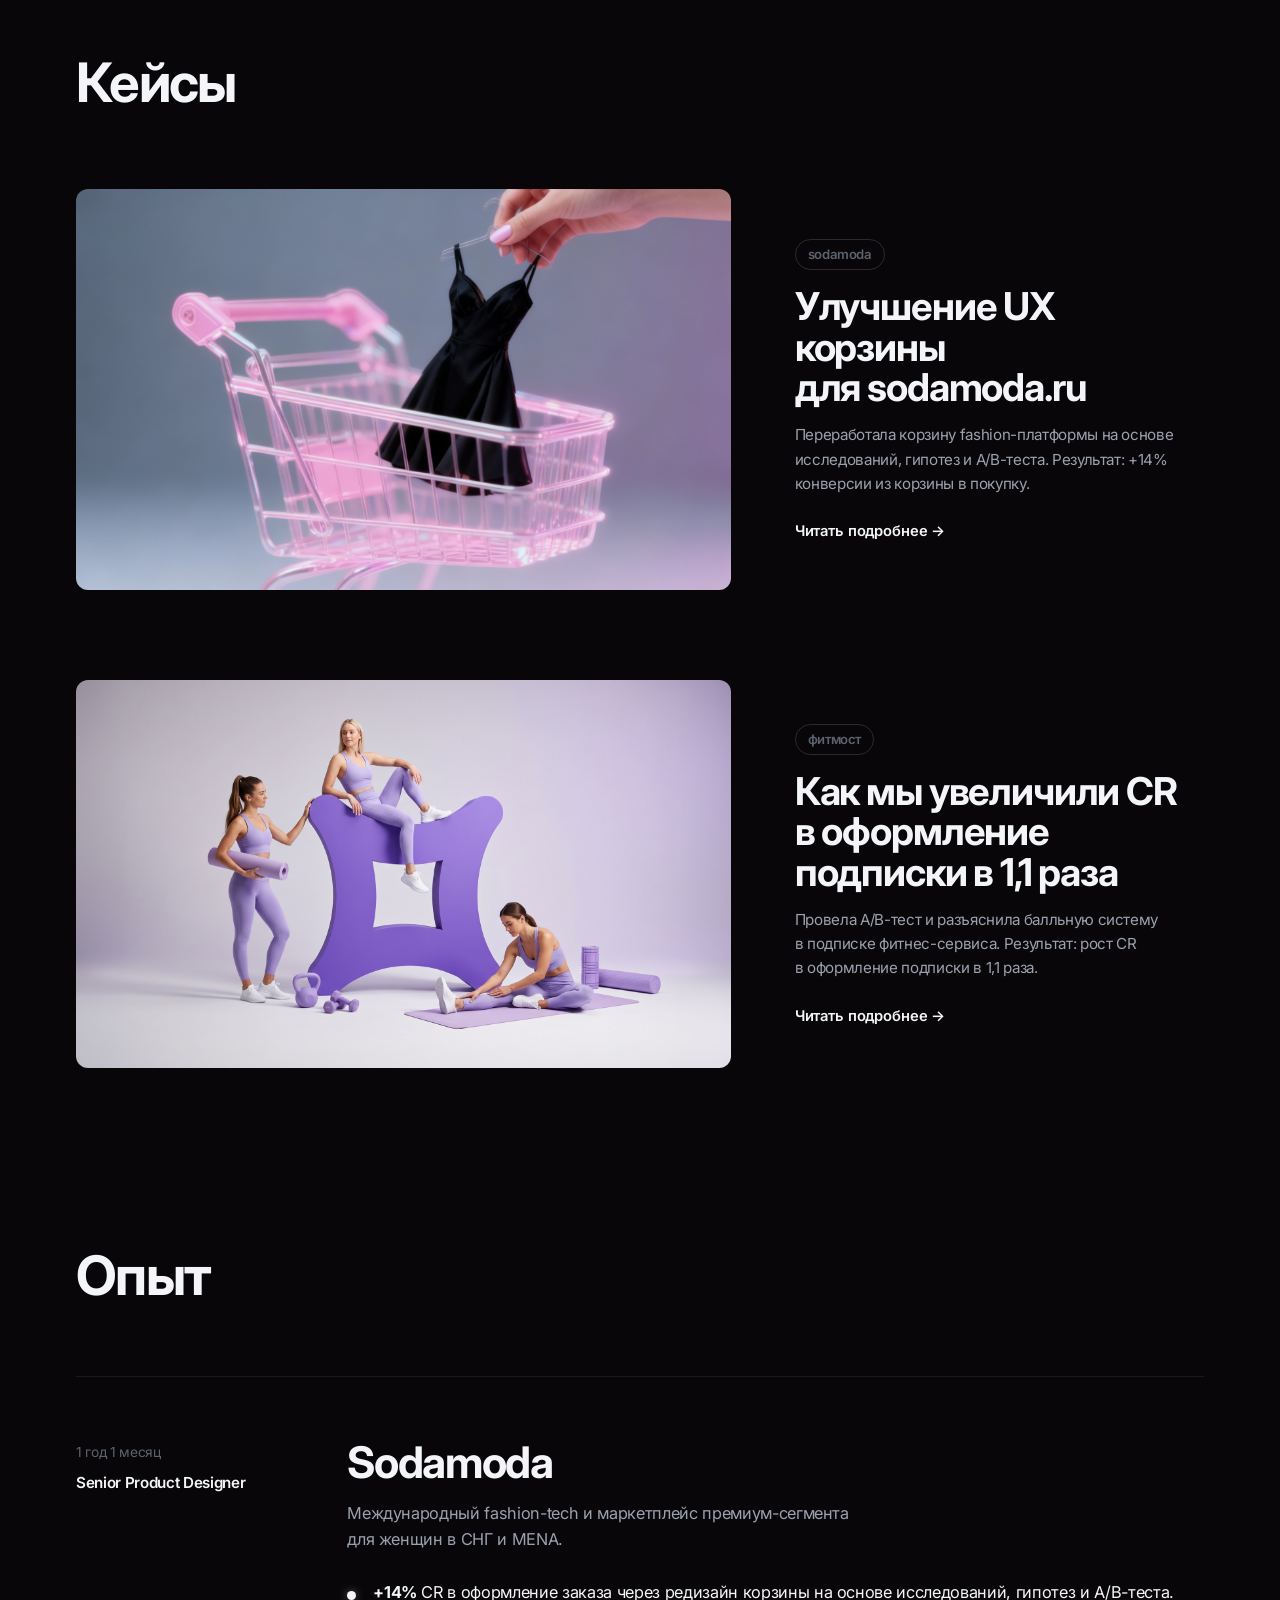
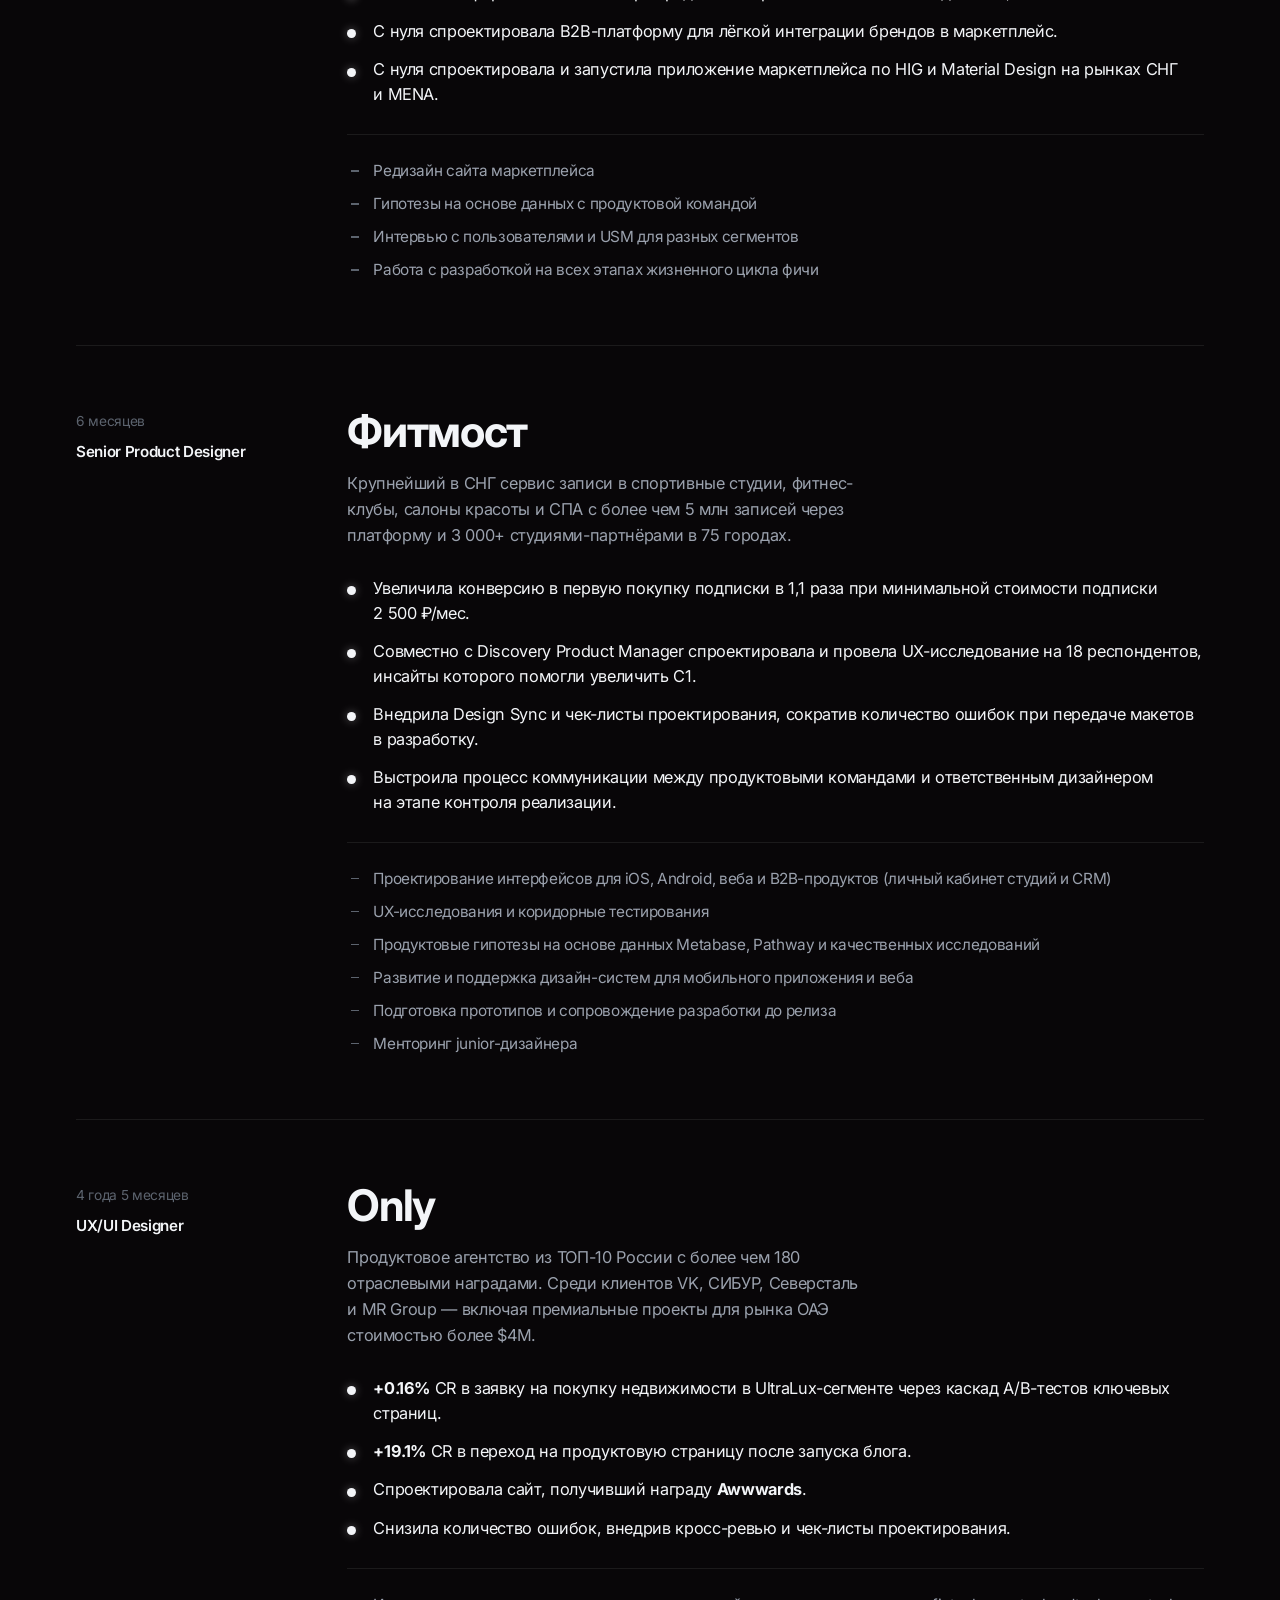
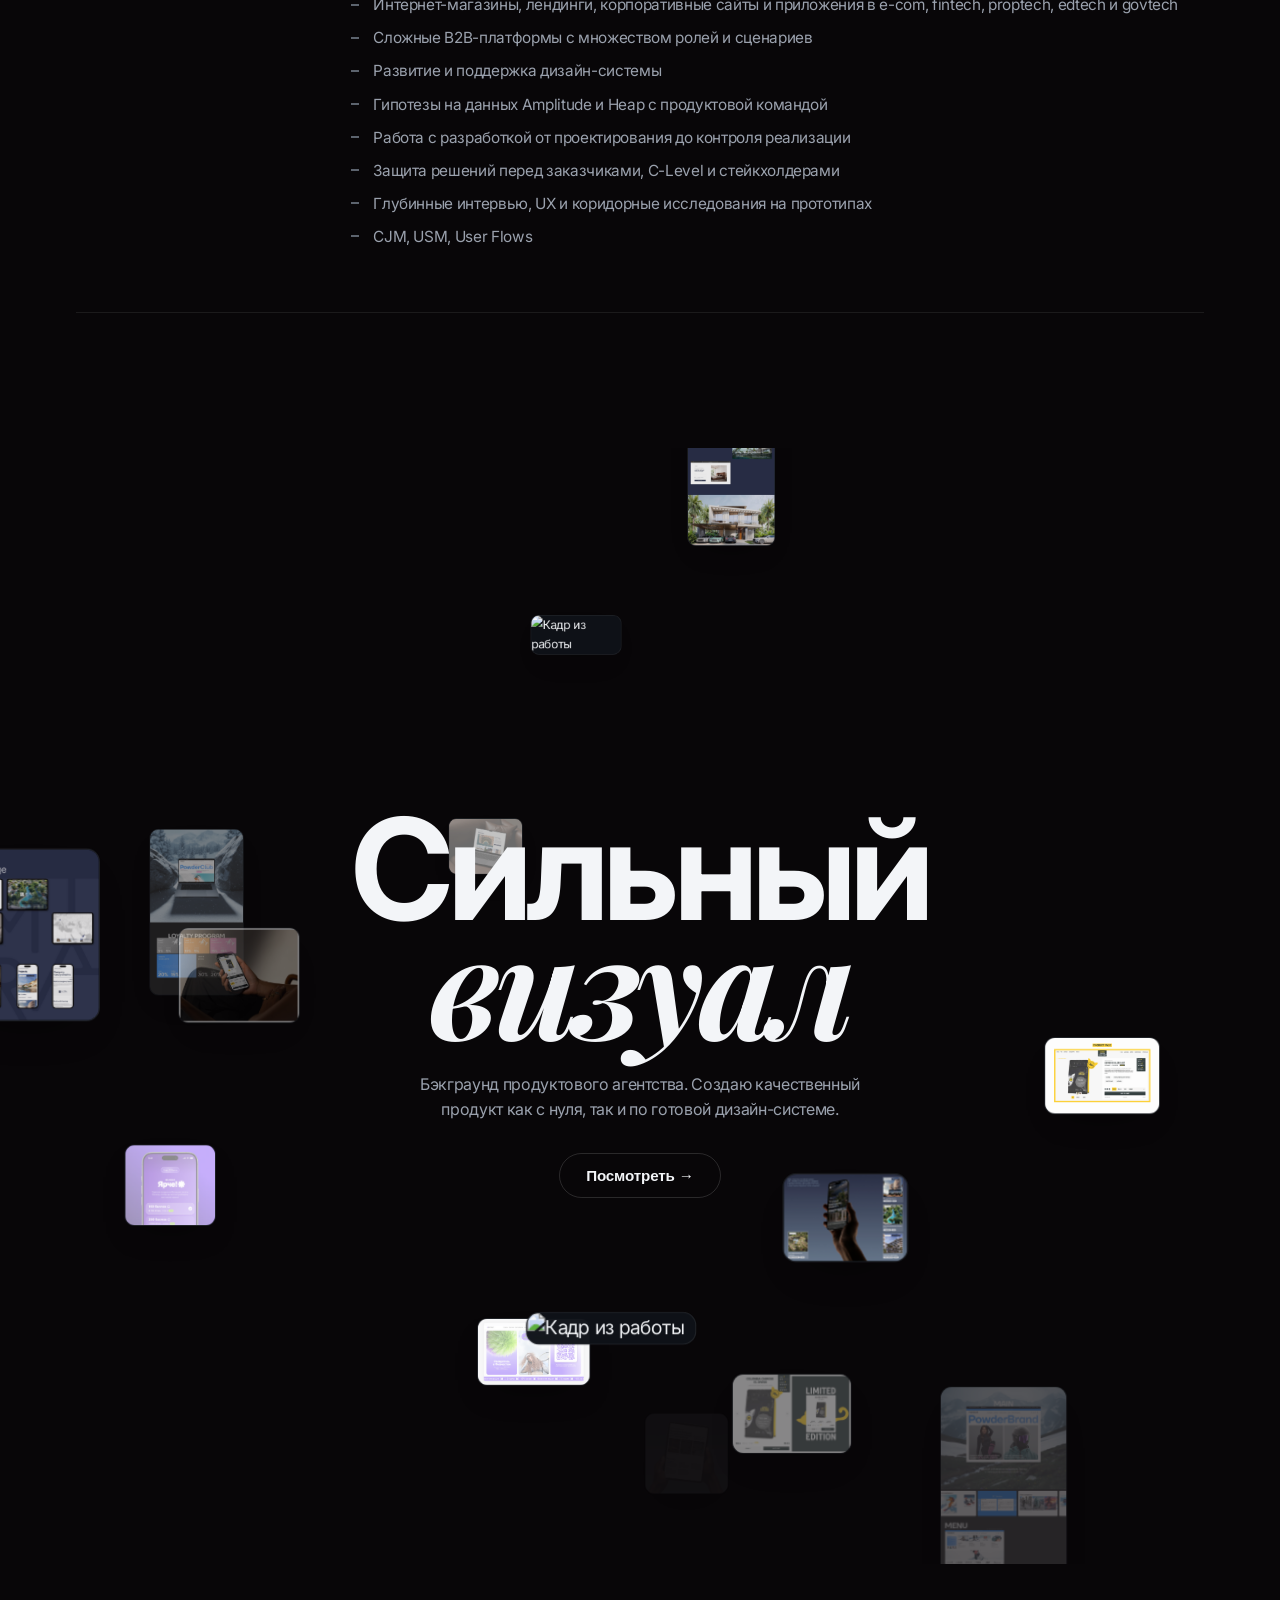
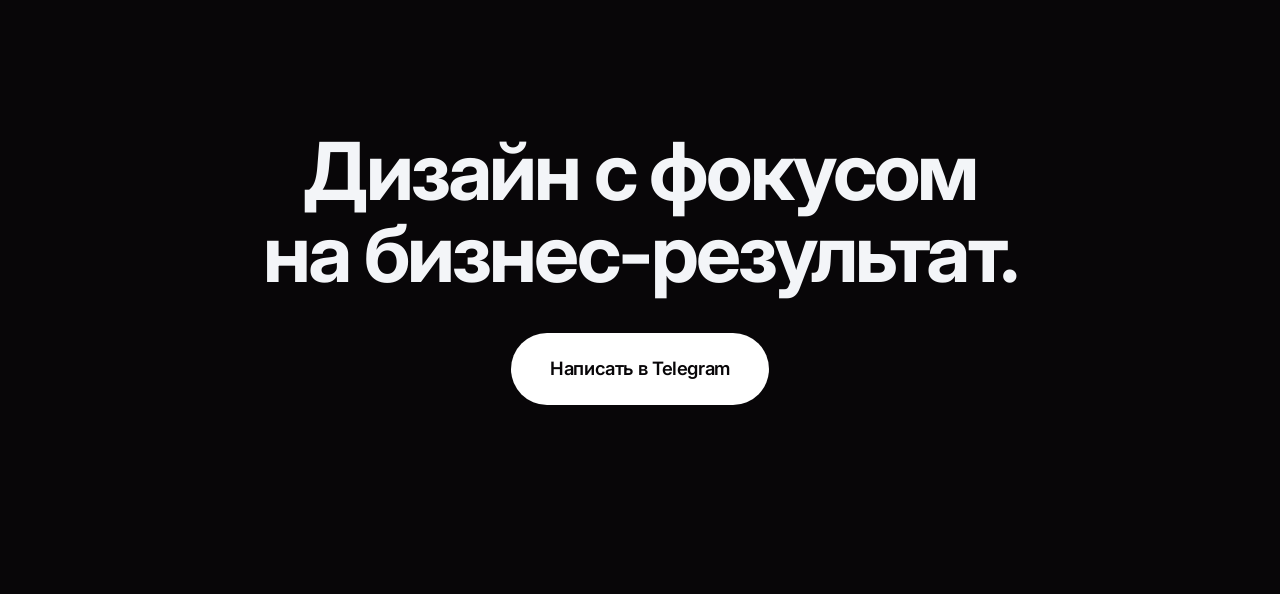
==== commit 16010a67: "Add 2 Lemur Coffee Roasters visuals near Fitmost, move En+ to gallery end New product-page and packa" ====
--- a/index.html
+++ b/index.html
@@ -242,11 +242,11 @@
         <div class="studio__scatter" aria-hidden="true">
           <figure class="studio__pic" style="--x:30%; --y:62%; --w:136px; --ar:4/3" data-depth="0.08"><span class="studio__pic-float" style="--i:0"><img src="assets/images/Визуал/Fitmost-sale.jpg" alt="Кадр из работы" loading="lazy" /></span></figure>
           <figure class="studio__pic" style="--x:77%; --y:36%; --w:112px; --ar:3/4" data-depth="0.05"><span class="studio__pic-float" style="--i:1"><img src="assets/images/Визуал/Fitmost-app.jpg" alt="Кадр из работы" loading="lazy" /></span></figure>
-          <figure class="studio__pic" style="--x:9%; --y:30%; --w:128px; --ar:3/4" data-depth="0.05"><span class="studio__pic-float" style="--i:2"><img src="assets/images/Визуал/1619907070.png" alt="Кадр из работы" loading="lazy" /></span></figure>
-          <figure class="studio__pic" style="--x:18%; --y:60%; --w:150px; --ar:4/3" data-depth="0.09"><span class="studio__pic-float" style="--i:3"><img src="assets/images/Визуал/1619907073.png" alt="Кадр из работы" loading="lazy" /></span></figure>
-          <figure class="studio__pic" style="--x:6%; --y:76%; --w:110px; --ar:3/4" data-depth="0.07"><span class="studio__pic-float" style="--i:4"><img src="assets/images/Визуал/1619907080.jpg" alt="Кадр из работы" loading="lazy" /></span></figure>
-          <figure class="studio__pic" style="--x:60%; --y:22%; --w:118px; --ar:3/4" data-depth="0.08"><span class="studio__pic-float" style="--i:5"><img src="assets/images/Визуал/imageye___-_imgi_178_2cb3ccb989e1a77a768aba63ff47e96e3f18d7d6.webp" alt="Кадр из работы" loading="lazy" /></span></figure>
-          <figure class="studio__pic" style="--x:73%; --y:60%; --w:150px; --ar:4/3" data-depth="0.06"><span class="studio__pic-float" style="--i:6"><img src="assets/images/Визуал/imageye___-_imgi_184_882e721cca8494bd36cfc22d1e2830fc91c1c7ed.webp" alt="Кадр из работы" loading="lazy" /></span></figure>
+          <figure class="studio__pic" style="--x:52%; --y:20%; --w:124px; --ar:3/4" data-depth="0.07"><span class="studio__pic-float" style="--i:2"><img src="assets/images/Визуал/Frame 727.jpg" alt="Кадр из работы" loading="lazy" /></span></figure>
+          <figure class="studio__pic" style="--x:11%; --y:64%; --w:132px; --ar:4/3" data-depth="0.09"><span class="studio__pic-float" style="--i:3"><img src="assets/images/Визуал/Обложка.jpg" alt="Кадр из работы" loading="lazy" /></span></figure>
+          <figure class="studio__pic" style="--x:9%; --y:30%; --w:128px; --ar:3/4" data-depth="0.05"><span class="studio__pic-float" style="--i:4"><img src="assets/images/Визуал/1619907070.png" alt="Кадр из работы" loading="lazy" /></span></figure>
+          <figure class="studio__pic" style="--x:18%; --y:60%; --w:150px; --ar:4/3" data-depth="0.09"><span class="studio__pic-float" style="--i:5"><img src="assets/images/Визуал/1619907073.png" alt="Кадр из работы" loading="lazy" /></span></figure>
+          <figure class="studio__pic" style="--x:6%; --y:76%; --w:110px; --ar:3/4" data-depth="0.07"><span class="studio__pic-float" style="--i:6"><img src="assets/images/Визуал/1619907080.jpg" alt="Кадр из работы" loading="lazy" /></span></figure>
           <figure class="studio__pic" style="--x:88%; --y:28%; --w:120px; --ar:3/4" data-depth="0.12"><span class="studio__pic-float" style="--i:7"><img src="assets/images/Визуал/1619907067.jpg" alt="Кадр из работы" loading="lazy" /></span></figure>
           <figure class="studio__pic" style="--x:93%; --y:70%; --w:126px; --ar:4/3" data-depth="0.05"><span class="studio__pic-float" style="--i:8"><img src="assets/images/Визуал/1619907079.jpg" alt="Кадр из работы" loading="lazy" /></span></figure>
           <figure class="studio__pic" style="--x:81%; --y:76%; --w:104px; --ar:3/4" data-depth="0.09"><span class="studio__pic-float" style="--i:9"><img src="assets/images/Визуал/1619907082.jpg" alt="Кадр из работы" loading="lazy" /></span></figure>
@@ -257,6 +257,8 @@
           <figure class="studio__pic" style="--x:40%; --y:38%; --w:138px; --ar:3/4" data-depth="0.04"><span class="studio__pic-float" style="--i:14"><img src="assets/images/Визуал/Frame 1000003842.png" alt="Кадр из работы" loading="lazy" /></span></figure>
           <figure class="studio__pic" style="--x:45%; --y:16%; --w:116px; --ar:3/4" data-depth="0.08"><span class="studio__pic-float" style="--i:15"><img src="assets/images/Визуал/Frame 149286834.jpg" alt="Кадр из работы" loading="lazy" /></span></figure>
           <figure class="studio__pic" style="--x:22%; --y:82%; --w:118px; --ar:4/3" data-depth="0.06"><span class="studio__pic-float" style="--i:16"><img src="assets/images/Визуал/Статьи.jpg" alt="Кадр из работы" loading="lazy" /></span></figure>
+          <figure class="studio__pic" style="--x:60%; --y:22%; --w:118px; --ar:3/4" data-depth="0.08"><span class="studio__pic-float" style="--i:17"><img src="assets/images/Визуал/imageye___-_imgi_178_2cb3ccb989e1a77a768aba63ff47e96e3f18d7d6.webp" alt="Кадр из работы" loading="lazy" /></span></figure>
+          <figure class="studio__pic" style="--x:73%; --y:60%; --w:150px; --ar:4/3" data-depth="0.06"><span class="studio__pic-float" style="--i:18"><img src="assets/images/Визуал/imageye___-_imgi_184_882e721cca8494bd36cfc22d1e2830fc91c1c7ed.webp" alt="Кадр из работы" loading="lazy" /></span></figure>
         </div>
 
         <div class="shell studio__inner reveal">
@@ -276,11 +278,11 @@
           <div class="gallery-modal__grid">
             <img src="assets/images/Визуал/Fitmost-sale.jpg" alt="Кадр из работы" />
             <img src="assets/images/Визуал/Fitmost-app.jpg" alt="Кадр из работы" />
+            <img src="assets/images/Визуал/Frame 727.jpg" alt="Кадр из работы" />
+            <img src="assets/images/Визуал/Обложка.jpg" alt="Кадр из работы" />
             <img src="assets/images/Визуал/1619907070.png" alt="Кадр из работы" />
             <img src="assets/images/Визуал/1619907073.png" alt="Кадр из работы" />
             <img src="assets/images/Визуал/1619907080.jpg" alt="Кадр из работы" />
-            <img src="assets/images/Визуал/imageye___-_imgi_178_2cb3ccb989e1a77a768aba63ff47e96e3f18d7d6.webp" alt="Кадр из работы" />
-            <img src="assets/images/Визуал/imageye___-_imgi_184_882e721cca8494bd36cfc22d1e2830fc91c1c7ed.webp" alt="Кадр из работы" />
             <img src="assets/images/Визуал/1619907067.jpg" alt="Кадр из работы" />
             <img src="assets/images/Визуал/1619907079.jpg" alt="Кадр из работы" />
             <img src="assets/images/Визуал/1619907082.jpg" alt="Кадр из работы" />
@@ -291,6 +293,8 @@
             <img src="assets/images/Визуал/Frame 1000003842.png" alt="Кадр из работы" />
             <img src="assets/images/Визуал/Frame 149286834.jpg" alt="Кадр из работы" />
             <img src="assets/images/Визуал/Статьи.jpg" alt="Кадр из работы" />
+            <img src="assets/images/Визуал/imageye___-_imgi_178_2cb3ccb989e1a77a768aba63ff47e96e3f18d7d6.webp" alt="Кадр из работы" />
+            <img src="assets/images/Визуал/imageye___-_imgi_184_882e721cca8494bd36cfc22d1e2830fc91c1c7ed.webp" alt="Кадр из работы" />
           </div>
         </div>
       </div>
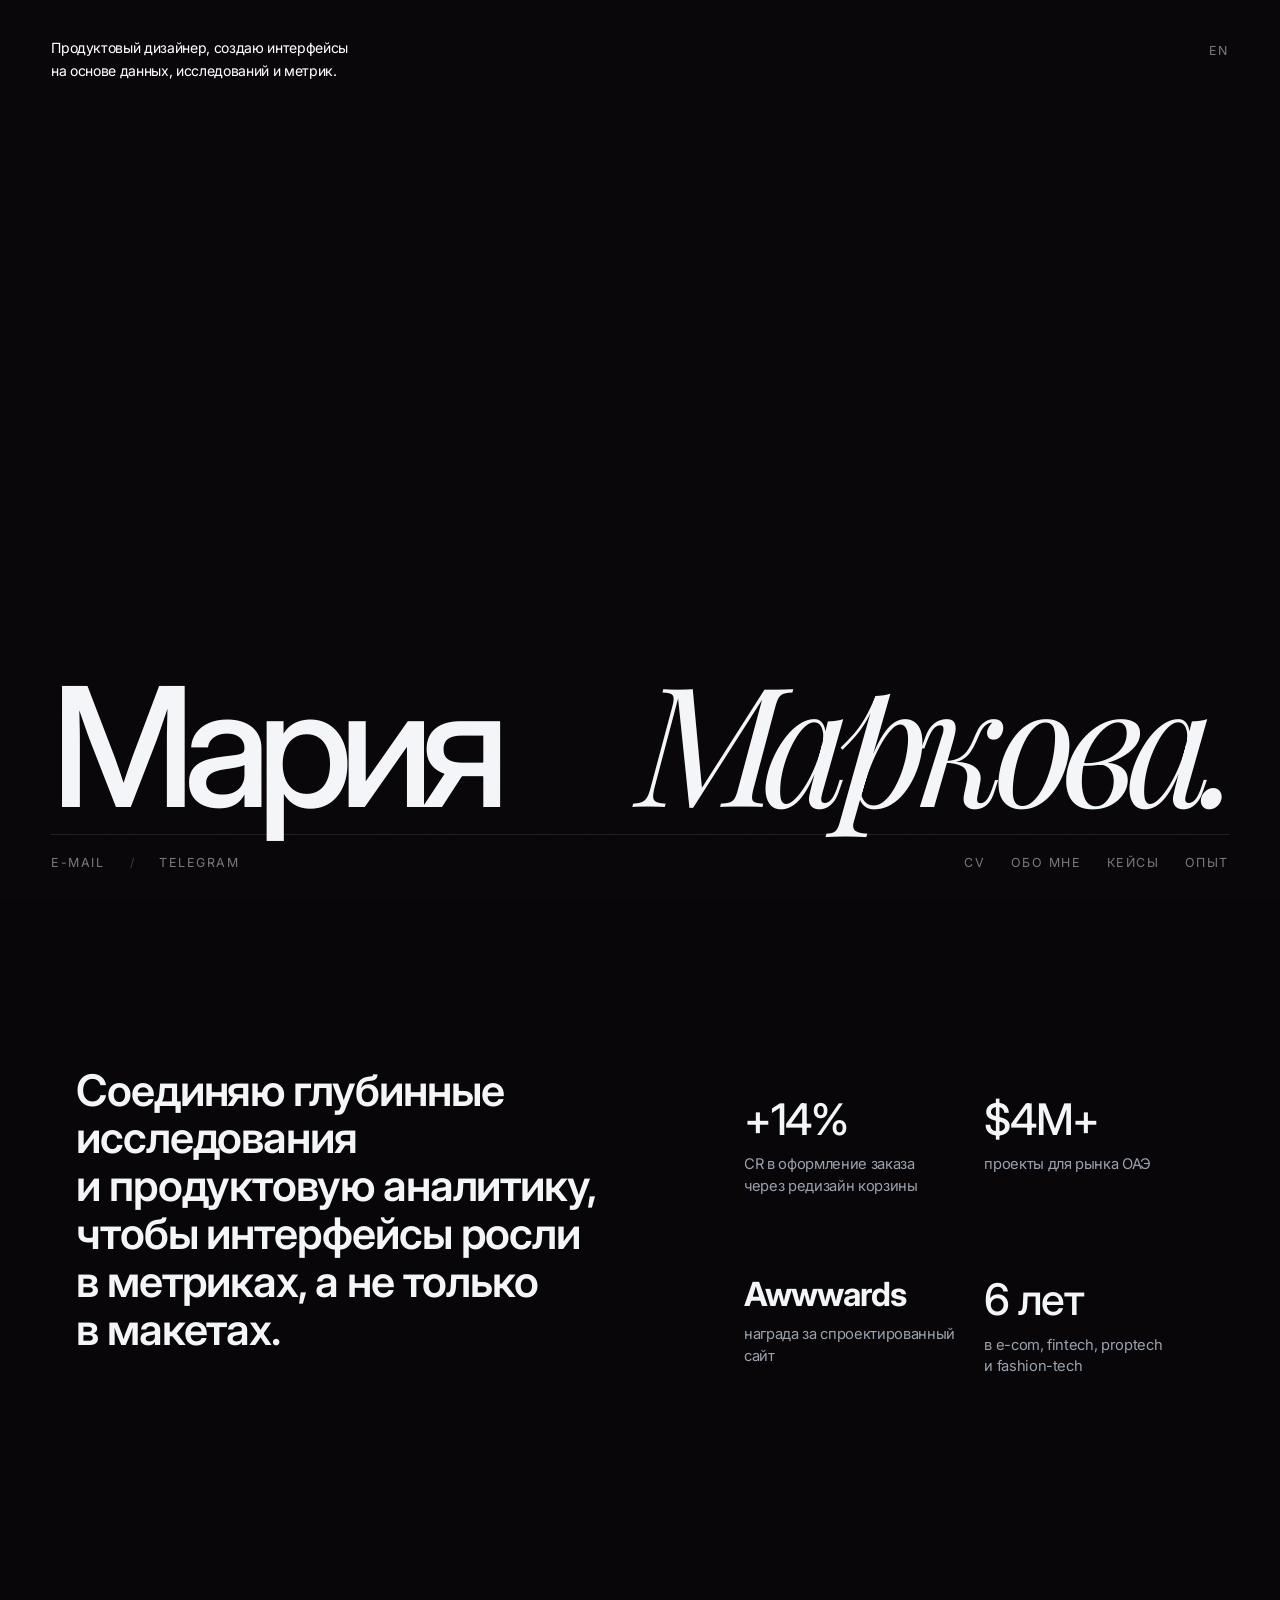
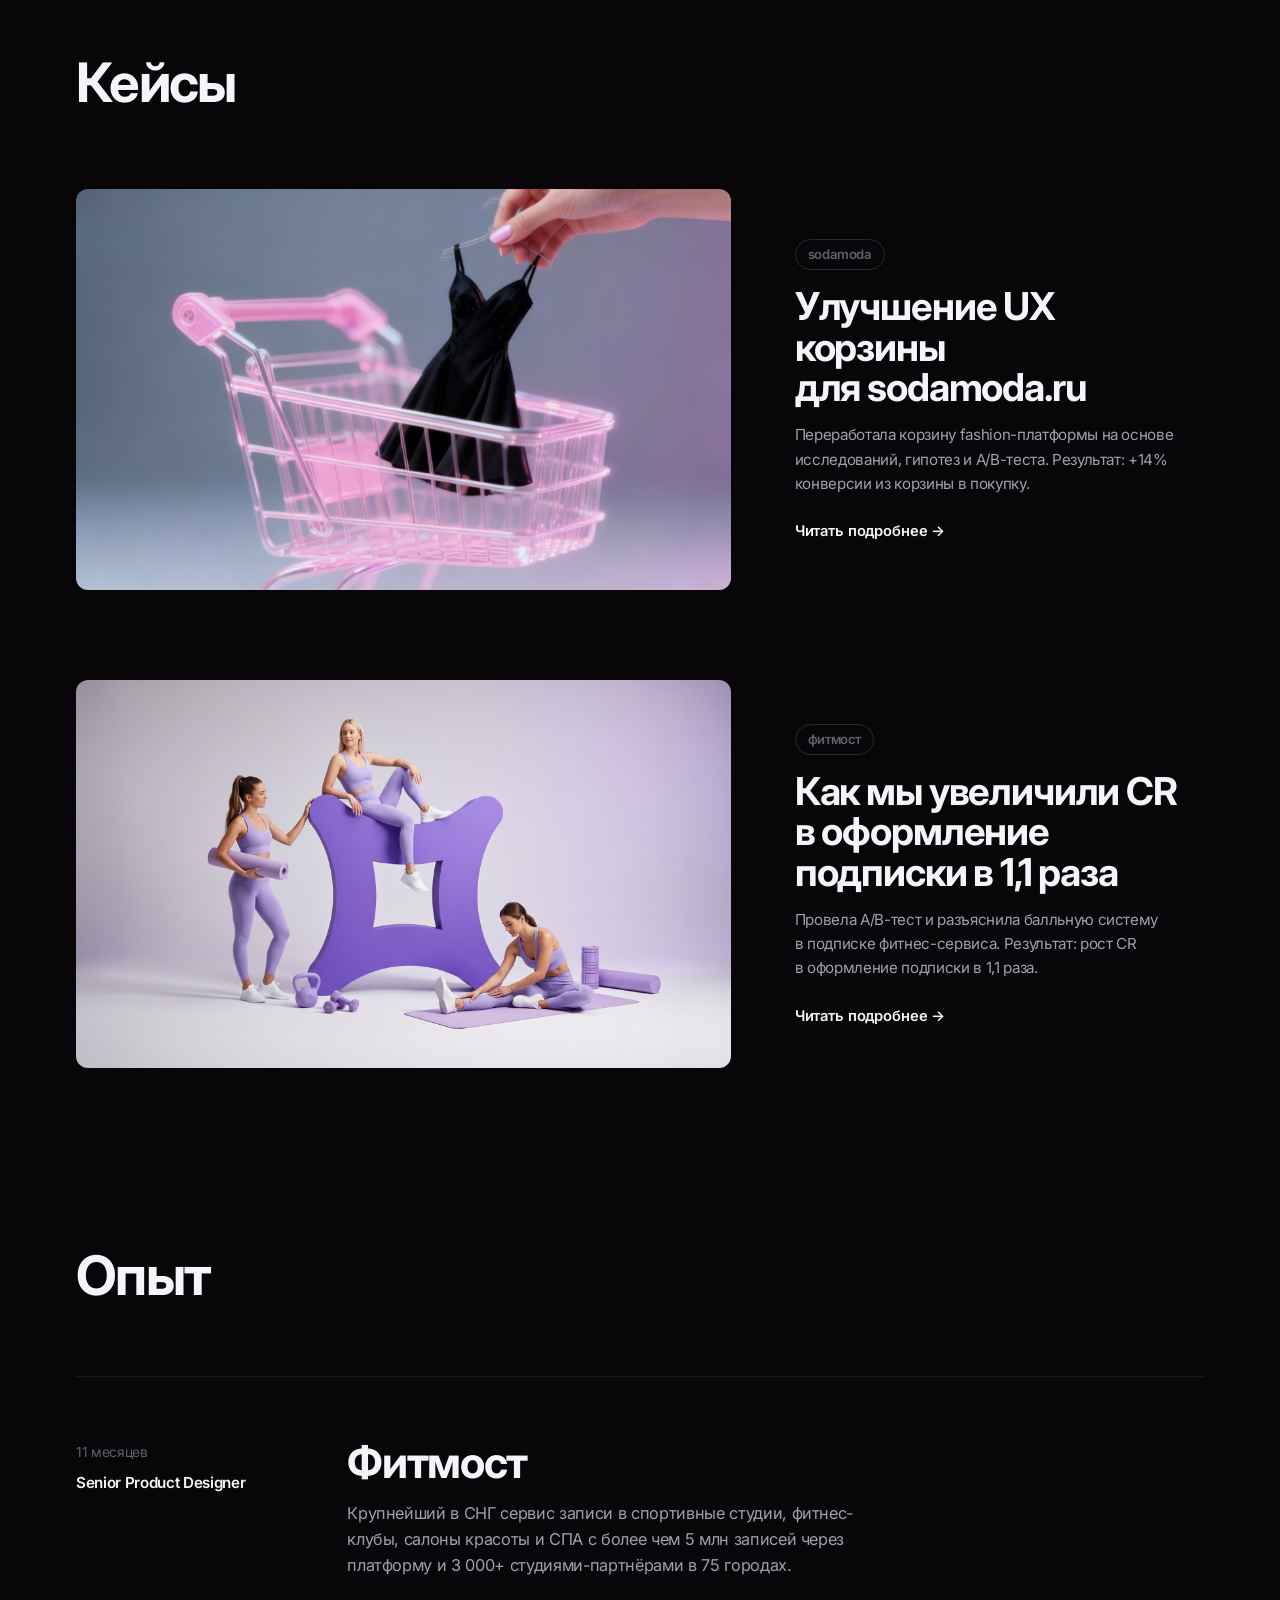
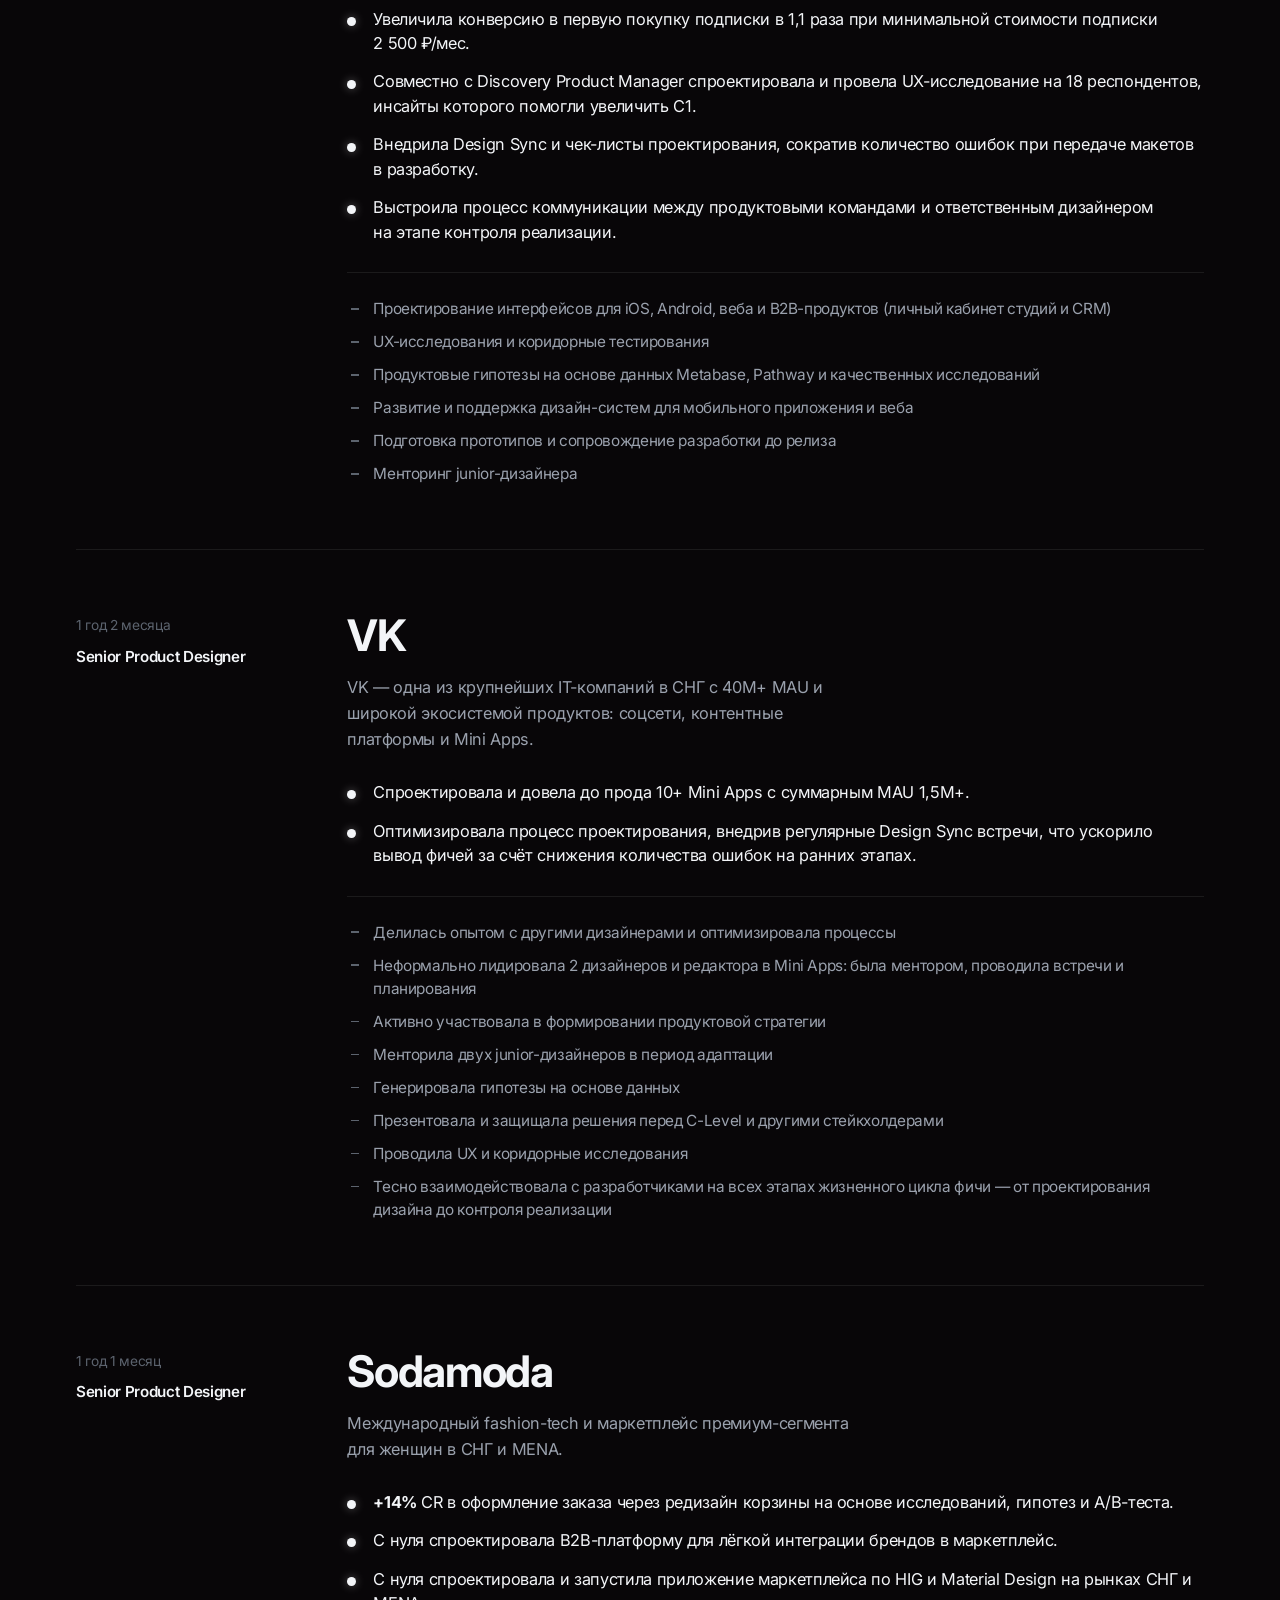
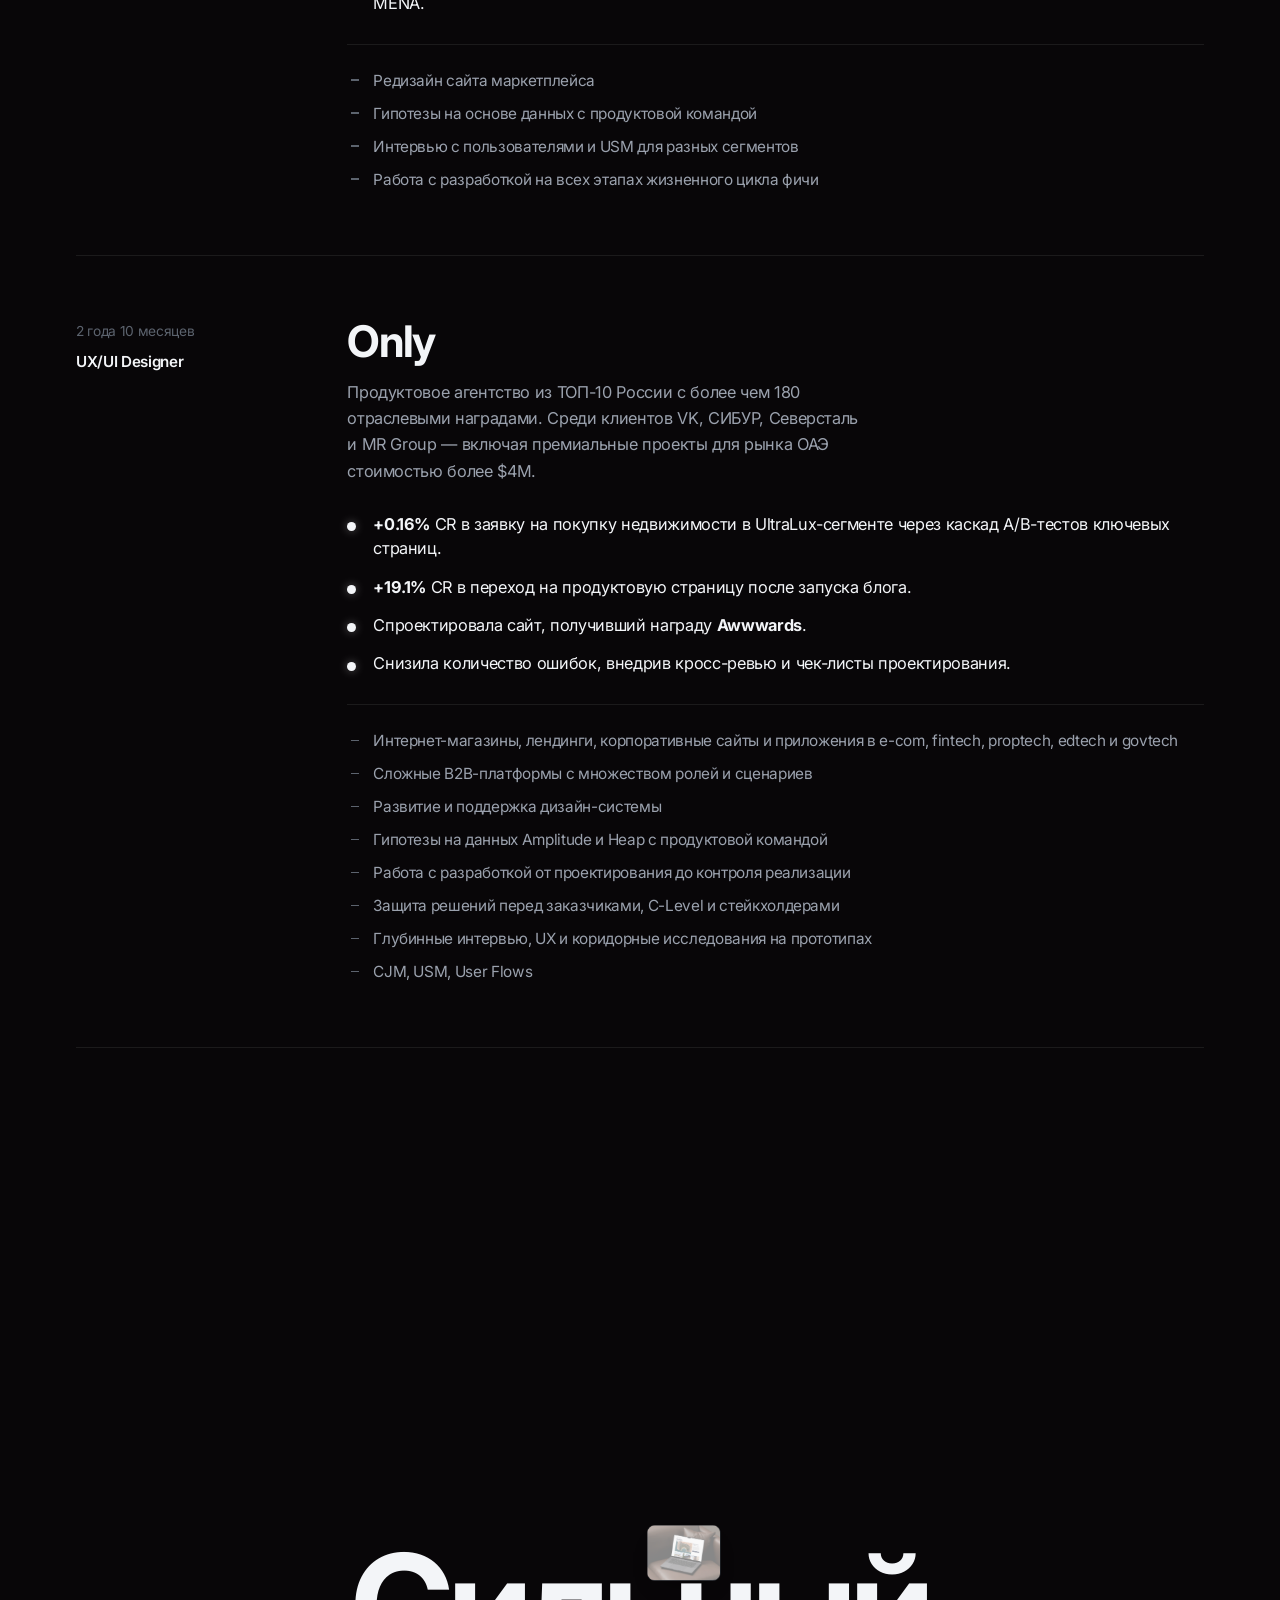
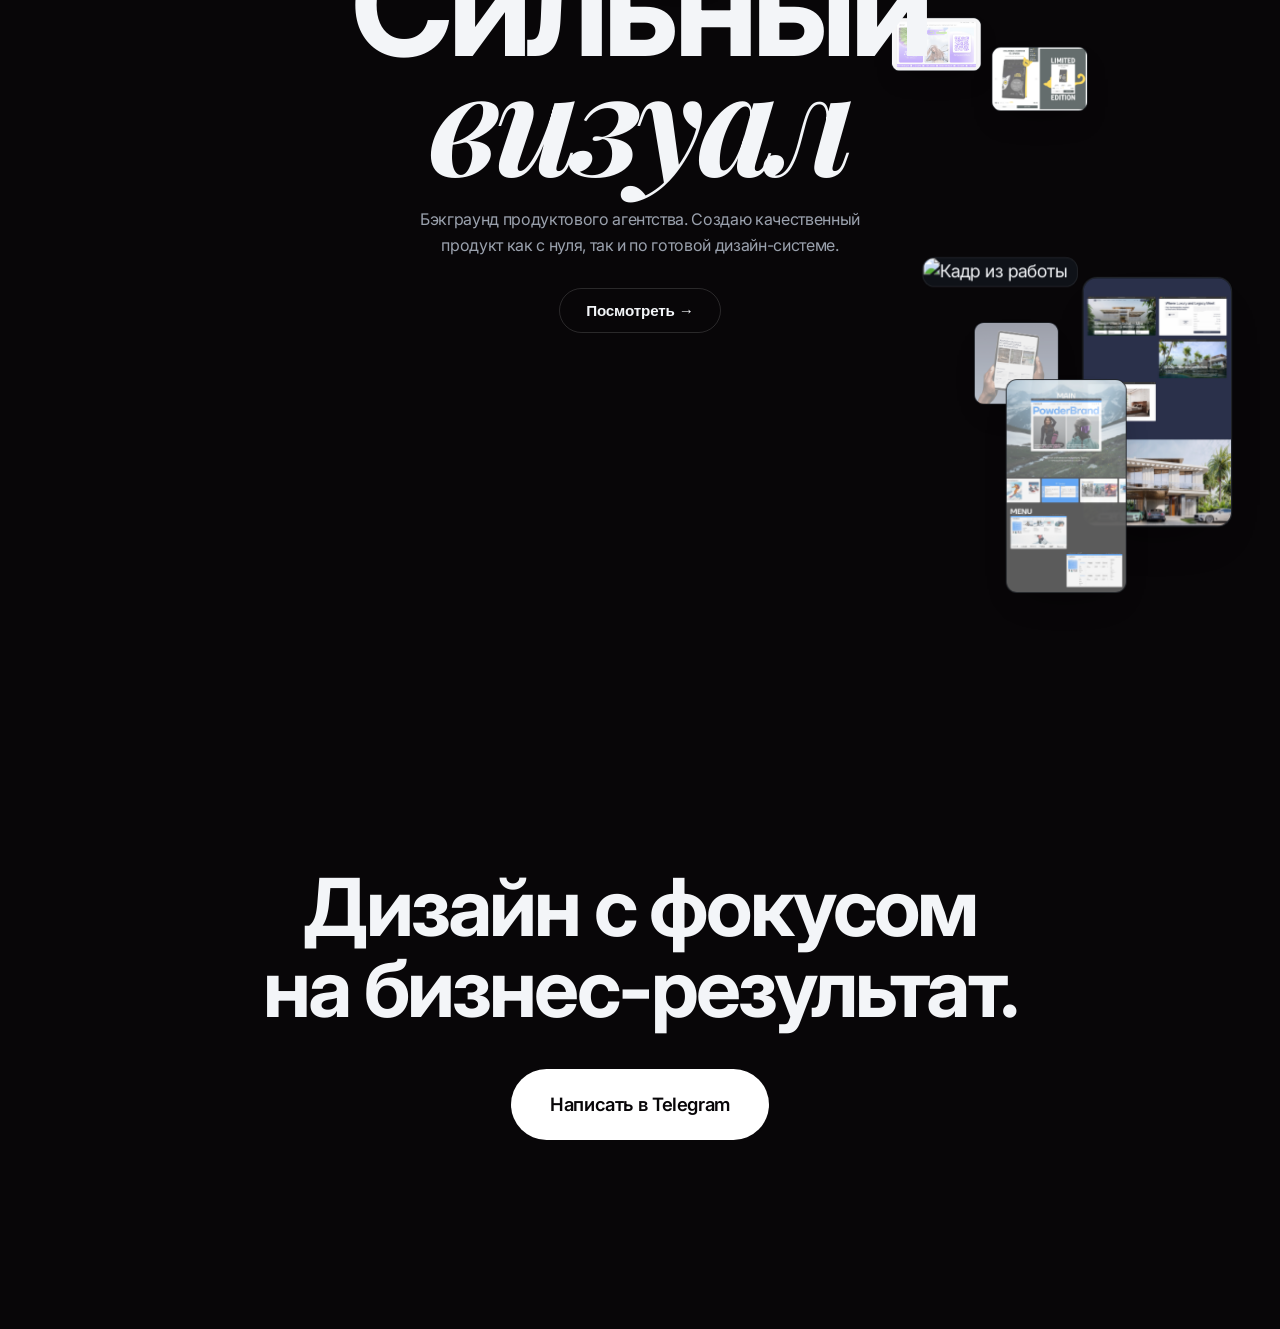
==== commit d4e1de73: "Reorder experience timeline: Fitmost → VK → SODAMODA → Only Add VK role, update durations to match n" ====
--- a/index.html
+++ b/index.html
@@ -156,31 +156,7 @@
           <ol class="timeline">
             <li class="role reveal">
               <div class="role__meta">
-                <span class="role__years">1&nbsp;год 1&nbsp;месяц</span>
-                <span class="role__tag">Senior Product Designer</span>
-              </div>
-              <div class="role__body">
-                <h3 class="role__company">Sodamoda</h3>
-                <p class="role__about">Международный fashion-tech и маркетплейс премиум-сегмента для женщин в СНГ и MENA.</p>
-                <ul class="wins">
-                  <li>
-                    <b>+14%</b> CR в оформление заказа через редизайн корзины на основе исследований, гипотез и A/B-теста.
-                  </li>
-                  <li>С нуля спроектировала B2B-платформу для лёгкой интеграции брендов в маркетплейс.</li>
-                  <li>С нуля спроектировала и запустила приложение маркетплейса по HIG и Material Design на рынках СНГ и MENA.</li>
-                </ul>
-                <ul class="tasks">
-                  <li>Редизайн сайта маркетплейса</li>
-                  <li>Гипотезы на основе данных с продуктовой командой</li>
-                  <li>Интервью с пользователями и USM для разных сегментов</li>
-                  <li>Работа с разработкой на всех этапах жизненного цикла фичи</li>
-                </ul>
-              </div>
-            </li>
-
-            <li class="role reveal">
-              <div class="role__meta">
-                <span class="role__years">6&nbsp;месяцев</span>
+                <span class="role__years">11&nbsp;месяцев</span>
                 <span class="role__tag">Senior Product Designer</span>
               </div>
               <div class="role__body">
@@ -205,31 +181,79 @@
               </div>
             </li>
 
-
             <li class="role reveal">
               <div class="role__meta">
-                <span class="role__years">4 года 5 месяцев</span>
+                <span class="role__years">1&nbsp;год 2&nbsp;месяца</span>
+                <span class="role__tag">Senior Product Designer</span>
+              </div>
+              <div class="role__body">
+                <h3 class="role__company">VK</h3>
+                <p class="role__about">VK — одна из крупнейших IT-компаний в СНГ с 40M+ MAU и широкой экосистемой продуктов: соцсети, контентные платформы и Mini Apps.</p>
+                <ul class="wins">
+                  <li>Спроектировала и довела до прода 10+ Mini Apps с суммарным MAU 1,5M+.</li>
+                  <li>Оптимизировала процесс проектирования, внедрив регулярные Design Sync встречи, что ускорило вывод фичей за счёт снижения количества ошибок на ранних этапах.</li>
+                </ul>
+                <ul class="tasks">
+                  <li>Делилась опытом с другими дизайнерами и оптимизировала процессы</li>
+                  <li>Неформально лидировала 2 дизайнеров и редактора в Mini Apps: была ментором, проводила встречи и планирования</li>
+                  <li>Активно участвовала в формировании продуктовой стратегии</li>
+                  <li>Менторила двух junior-дизайнеров в период адаптации</li>
+                  <li>Генерировала гипотезы на основе данных</li>
+                  <li>Презентовала и защищала решения перед C-Level и другими стейкхолдерами</li>
+                  <li>Проводила UX и коридорные исследования</li>
+                  <li>Тесно взаимодействовала с разработчиками на всех этапах жизненного цикла фичи — от проектирования дизайна до контроля реализации</li>
+                </ul>
+              </div>
+            </li>
+
+            <li class="role reveal">
+              <div class="role__meta">
+                <span class="role__years">1&nbsp;год 1&nbsp;месяц</span>
+                <span class="role__tag">Senior Product Designer</span>
+              </div>
+              <div class="role__body">
+                <h3 class="role__company">Sodamoda</h3>
+                <p class="role__about">Международный fashion-tech и маркетплейс премиум-сегмента для женщин в СНГ и MENA.</p>
+                <ul class="wins">
+                  <li>
+                    <b>+14%</b> CR в оформление заказа через редизайн корзины на основе исследований, гипотез и A/B-теста.
+                  </li>
+                  <li>С нуля спроектировала B2B-платформу для лёгкой интеграции брендов в маркетплейс.</li>
+                  <li>С нуля спроектировала и запустила приложение маркетплейса по HIG и Material Design на рынках СНГ и MENA.</li>
+                </ul>
+                <ul class="tasks">
+                  <li>Редизайн сайта маркетплейса</li>
+                  <li>Гипотезы на основе данных с продуктовой командой</li>
+                  <li>Интервью с пользователями и USM для разных сегментов</li>
+                  <li>Работа с разработкой на всех этапах жизненного цикла фичи</li>
+                </ul>
+              </div>
+            </li>
+
+            <li class="role reveal">
+              <div class="role__meta">
+                <span class="role__years">2&nbsp;года 10&nbsp;месяцев</span>
                 <span class="role__tag">UX/UI Designer</span>
               </div>
               <div class="role__body">
                 <h3 class="role__company">Only</h3>
                 <p class="role__about">
-                  Продуктовое агентство из ТОП-10 России с более чем 180 отраслевыми наградами. Среди клиентов VK, СИБУР, Северсталь и MR Group — включая премиальные проекты для рынка ОАЭ стоимостью более $4M.
+                  Продуктовое агентство из ТОП-10 России с более чем 180 отраслевыми наградами. Среди клиентов VK, СИБУР, Северсталь и MR Group — включая премиальные проекты для рынка ОАЭ стоимостью более $4M.
                 </p>
                 <ul class="wins">
-                  <li><b>+0.16%</b> CR в заявку на покупку недвижимости в UltraLux-сегменте через каскад A/B-тестов ключевых страниц.</li>
-                  <li><b>+19.1%</b> CR в переход на продуктовую страницу после запуска блога.</li>
+                  <li><b>+0.16%</b> CR в заявку на покупку недвижимости в UltraLux-сегменте через каскад A/B-тестов ключевых страниц.</li>
+                  <li><b>+19.1%</b> CR в переход на продуктовую страницу после запуска блога.</li>
                   <li>Спроектировала сайт, получивший награду <b>Awwwards</b>.</li>
                   <li>Снизила количество ошибок, внедрив кросс-ревью и чек-листы проектирования.</li>
                 </ul>
                 <ul class="tasks">
                   <li>Интернет-магазины, лендинги, корпоративные сайты и приложения в e-com, fintech, proptech, edtech и govtech</li>
                   <li>Сложные B2B-платформы с множеством ролей и сценариев</li>
-                  <li>Развитие и поддержка дизайн-системы</li>
-                  <li>Гипотезы на данных Amplitude и Heap с продуктовой командой</li>
-                  <li>Работа с разработкой от проектирования до контроля реализации</li>
-                  <li>Защита решений перед заказчиками, C-Level и стейкхолдерами</li>
-                  <li>Глубинные интервью, UX и коридорные исследования на прототипах</li>
+                  <li>Развитие и поддержка дизайн-системы</li>
+                  <li>Гипотезы на данных Amplitude и Heap с продуктовой командой</li>
+                  <li>Работа с разработкой от проектирования до контроля реализации</li>
+                  <li>Защита решений перед заказчиками, C-Level и стейкхолдерами</li>
+                  <li>Глубинные интервью, UX и коридорные исследования на прототипах</li>
                   <li>CJM, USM, User Flows</li>
                 </ul>
               </div>
